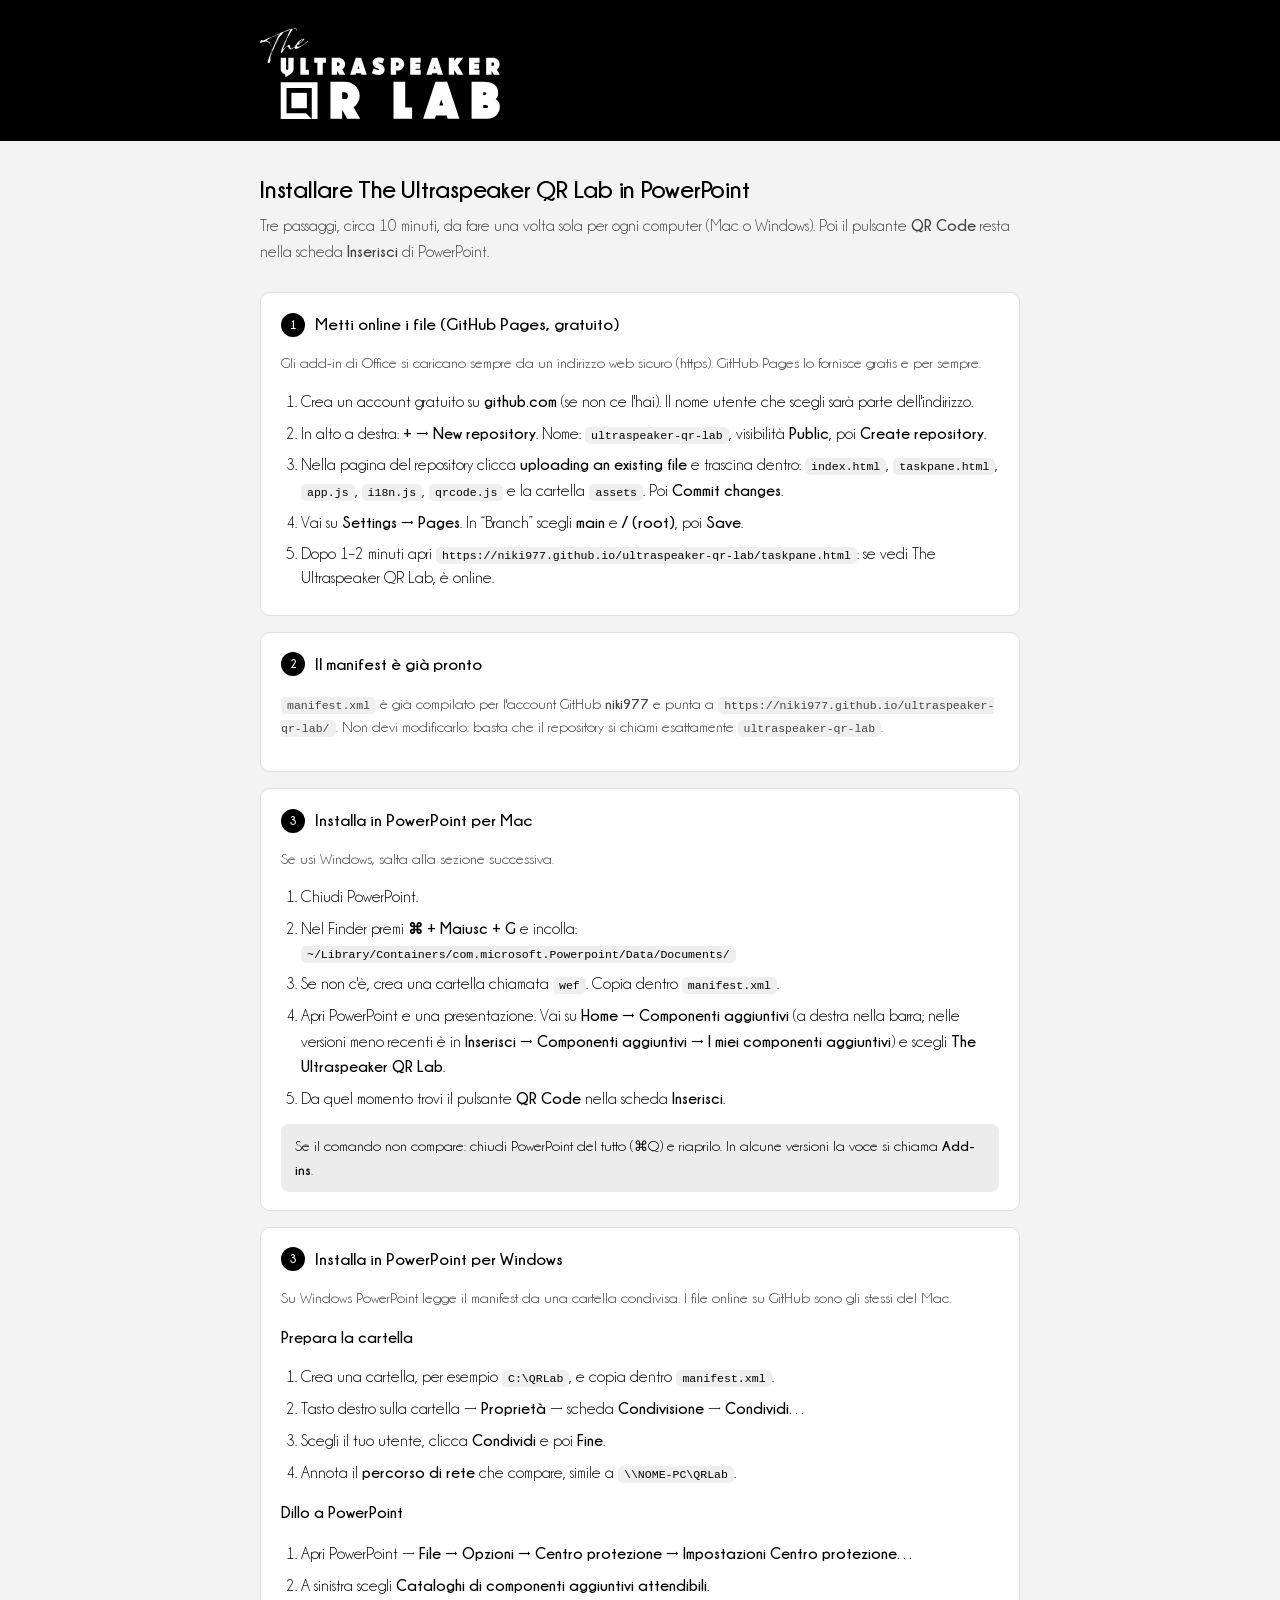
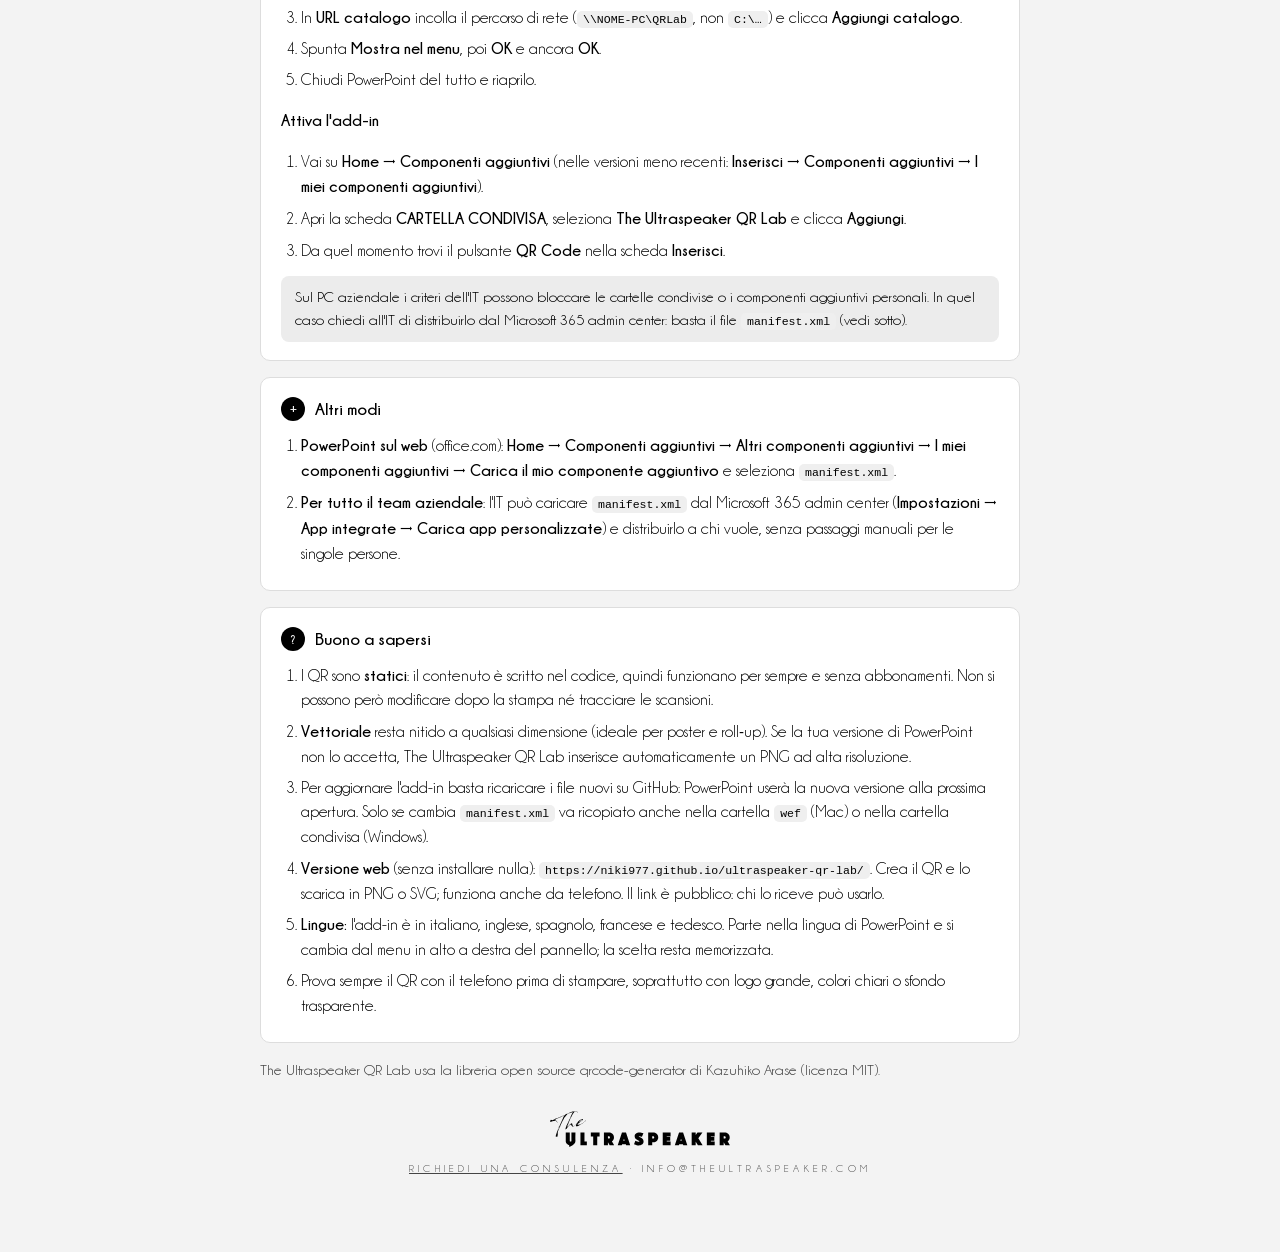
==== GUIDA-INSTALLAZIONE.html @ ad90f870 "Add files via upload" ====
<!doctype html>
<html lang="it">
<head>
<meta charset="utf-8">
<meta name="viewport" content="width=device-width, initial-scale=1">
<title>Installare The Ultraspeaker QR Lab</title>
<link rel="icon" href="assets/favicon.svg?v=2" type="image/svg+xml">
<link rel="icon" href="assets/favicon-32.png?v=2" sizes="32x32" type="image/png">
<link rel="apple-touch-icon" href="assets/apple-touch-icon.png?v=2">
<style>
@font-face{font-family:"Champagne & Limousines";font-weight:400;font-style:normal;font-display:swap;src:url(fonts/champagne-limousines-regular.woff2) format("woff2")}
@font-face{font-family:"Champagne & Limousines";font-weight:400;font-style:italic;font-display:swap;src:url(fonts/champagne-limousines-italic.woff2) format("woff2")}
@font-face{font-family:"Champagne & Limousines";font-weight:700;font-style:normal;font-display:swap;src:url(fonts/champagne-limousines-bold.woff2) format("woff2")}
@font-face{font-family:"Champagne & Limousines";font-weight:700;font-style:italic;font-display:swap;src:url(fonts/champagne-limousines-bolditalic.woff2) format("woff2")}
:root{--bg:#f3f3f3;--surface:#fff;--ink:#000;--ink-2:#444;--line:#ddd;--soft:#ececec;--code:#efefef}
@media (prefers-color-scheme: dark){:root{--bg:#000;--surface:#111;--ink:#fff;--ink-2:#c8c8c8;--line:#2a2a2a;--soft:#222;--code:#1c1c1c;color-scheme:dark}}
body{margin:0;background:var(--bg);color:var(--ink);font:500 15px/1.65 "Champagne & Limousines","Avenir Next","Segoe UI",Arial,sans-serif;font-size-adjust:0.47}
header{background:#000;color:#fff;padding:28px 16px 22px}
header .in,main{max-width:760px;margin:0 auto}
header img{display:block;width:min(280px,70%);height:auto}
header .tool{margin-top:14px;font-weight:700;font-size:13px;letter-spacing:.55em;text-transform:uppercase}
main{padding:28px 16px 64px}
h1{font-size:24px;margin:0 0 4px;letter-spacing:-.01em;text-wrap:balance}
.lead{color:var(--ink-2);margin:0 0 28px}
section{background:var(--surface);border:1px solid var(--line);border-radius:10px;padding:18px 20px;margin-bottom:16px}
h2{font-size:16px;margin:0 0 10px;display:flex;gap:10px;align-items:center}
h2 .n{background:var(--ink);color:var(--bg);border-radius:50%;width:24px;height:24px;display:grid;place-items:center;font-size:12px;flex:none}
p b,li b{font-weight:700}
ol{padding-left:20px;margin:0}li{margin:6px 0}
code{background:var(--code);padding:2px 6px;border-radius:5px;font-size:13px;word-break:break-all;font-family:ui-monospace,Menlo,monospace}
.note{background:var(--soft);border-radius:8px;padding:10px 14px;font-size:14px;margin-top:12px}
.muted{color:var(--ink-2);font-size:14px}
.tag{text-align:center;font-size:10px;letter-spacing:.42em;text-transform:uppercase;color:var(--ink-2);margin-top:28px}
</style>
</head>
<body>
<header><div class="in"><a href="https://www.theultraspeaker.com" target="_blank" rel="noopener" style="display:block;width:min(240px,62%);border:0"><img src="assets/qr-lab-logo.svg" alt="The Ultraspeaker QR Lab – www.theultraspeaker.com" style="width:100%"></a></div></header>
<main>
<h1>Installare The Ultraspeaker QR Lab in PowerPoint</h1>
<p class="lead">Tre passaggi, circa 10 minuti, da fare una volta sola per ogni computer (Mac o Windows). Poi il pulsante <b>QR Code</b> resta nella scheda <b>Inserisci</b> di PowerPoint.</p>

<section>
<h2><span class="n">1</span>Metti online i file (GitHub Pages, gratuito)</h2>
<p class="muted">Gli add-in di Office si caricano sempre da un indirizzo web sicuro (https). GitHub Pages lo fornisce gratis e per sempre.</p>
<ol>
<li>Crea un account gratuito su <b>github.com</b> (se non ce l'hai). Il nome utente che scegli sarà parte dell'indirizzo.</li>
<li>In alto a destra: <b>+ → New repository</b>. Nome: <code>ultraspeaker-qr-lab</code>, visibilità <b>Public</b>, poi <b>Create repository</b>.</li>
<li>Nella pagina del repository clicca <b>uploading an existing file</b> e trascina dentro: <code>index.html</code>, <code>taskpane.html</code>, <code>app.js</code>, <code>i18n.js</code>, <code>qrcode.js</code> e la cartella <code>assets</code>. Poi <b>Commit changes</b>.</li>
<li>Vai su <b>Settings → Pages</b>. In “Branch” scegli <b>main</b> e <b>/ (root)</b>, poi <b>Save</b>.</li>
<li>Dopo 1–2 minuti apri <code>https://niki977.github.io/ultraspeaker-qr-lab/taskpane.html</code>: se vedi The Ultraspeaker QR Lab, è online.</li>
</ol>
</section>

<section>
<h2><span class="n">2</span>Il manifest è già pronto</h2>
<p class="muted"><code>manifest.xml</code> è già compilato per l'account GitHub <b>niki977</b> e punta a <code>https://niki977.github.io/ultraspeaker-qr-lab/</code>. Non devi modificarlo: basta che il repository si chiami esattamente <code>ultraspeaker-qr-lab</code>.</p>
</section>

<section>
<h2><span class="n">3</span>Installa in PowerPoint per Mac</h2>
<p class="muted">Se usi Windows, salta alla sezione successiva.</p>
<ol>
<li>Chiudi PowerPoint.</li>
<li>Nel Finder premi <b>⌘ + Maiusc + G</b> e incolla:<br><code>~/Library/Containers/com.microsoft.Powerpoint/Data/Documents/</code></li>
<li>Se non c'è, crea una cartella chiamata <code>wef</code>. Copia dentro <code>manifest.xml</code>.</li>
<li>Apri PowerPoint e una presentazione. Vai su <b>Home → Componenti aggiuntivi</b> (a destra nella barra; nelle versioni meno recenti è in <b>Inserisci → Componenti aggiuntivi → I miei componenti aggiuntivi</b>) e scegli <b>The Ultraspeaker QR Lab</b>.</li>
<li>Da quel momento trovi il pulsante <b>QR Code</b> nella scheda <b>Inserisci</b>.</li>
</ol>
<div class="note">Se il comando non compare: chiudi PowerPoint del tutto (⌘Q) e riaprilo. In alcune versioni la voce si chiama <b>Add-ins</b>.</div>
</section>

<section>
<h2><span class="n">3</span>Installa in PowerPoint per Windows</h2>
<p class="muted">Su Windows PowerPoint legge il manifest da una cartella condivisa. I file online su GitHub sono gli stessi del Mac.</p>
<p><b>Prepara la cartella</b></p>
<ol>
<li>Crea una cartella, per esempio <code>C:\QRLab</code>, e copia dentro <code>manifest.xml</code>.</li>
<li>Tasto destro sulla cartella → <b>Proprietà</b> → scheda <b>Condivisione</b> → <b>Condividi…</b></li>
<li>Scegli il tuo utente, clicca <b>Condividi</b> e poi <b>Fine</b>.</li>
<li>Annota il <b>percorso di rete</b> che compare, simile a <code>\\NOME-PC\QRLab</code>.</li>
</ol>
<p><b>Dillo a PowerPoint</b></p>
<ol>
<li>Apri PowerPoint → <b>File → Opzioni → Centro protezione → Impostazioni Centro protezione…</b></li>
<li>A sinistra scegli <b>Cataloghi di componenti aggiuntivi attendibili</b>.</li>
<li>In <b>URL catalogo</b> incolla il percorso di rete (<code>\\NOME-PC\QRLab</code>, non <code>C:\…</code>) e clicca <b>Aggiungi catalogo</b>.</li>
<li>Spunta <b>Mostra nel menu</b>, poi <b>OK</b> e ancora <b>OK</b>.</li>
<li>Chiudi PowerPoint del tutto e riaprilo.</li>
</ol>
<p><b>Attiva l'add-in</b></p>
<ol>
<li>Vai su <b>Home → Componenti aggiuntivi</b> (nelle versioni meno recenti: <b>Inserisci → Componenti aggiuntivi → I miei componenti aggiuntivi</b>).</li>
<li>Apri la scheda <b>CARTELLA CONDIVISA</b>, seleziona <b>The Ultraspeaker QR Lab</b> e clicca <b>Aggiungi</b>.</li>
<li>Da quel momento trovi il pulsante <b>QR Code</b> nella scheda <b>Inserisci</b>.</li>
</ol>
<div class="note">Sul PC aziendale i criteri dell'IT possono bloccare le cartelle condivise o i componenti aggiuntivi personali. In quel caso chiedi all'IT di distribuirlo dal Microsoft 365 admin center: basta il file <code>manifest.xml</code> (vedi sotto).</div>
</section>

<section>
<h2><span class="n">+</span>Altri modi</h2>
<ol>
<li><b>PowerPoint sul web</b> (office.com): <b>Home → Componenti aggiuntivi → Altri componenti aggiuntivi → I miei componenti aggiuntivi → Carica il mio componente aggiuntivo</b> e seleziona <code>manifest.xml</code>.</li>
<li><b>Per tutto il team aziendale</b>: l'IT può caricare <code>manifest.xml</code> dal Microsoft 365 admin center (<b>Impostazioni → App integrate → Carica app personalizzate</b>) e distribuirlo a chi vuole, senza passaggi manuali per le singole persone.</li>
</ol>
</section>

<section>
<h2><span class="n">?</span>Buono a sapersi</h2>
<ol>
<li>I QR sono <b>statici</b>: il contenuto è scritto nel codice, quindi funzionano per sempre e senza abbonamenti. Non si possono però modificare dopo la stampa né tracciare le scansioni.</li>
<li><b>Vettoriale</b> resta nitido a qualsiasi dimensione (ideale per poster e roll‑up). Se la tua versione di PowerPoint non lo accetta, The Ultraspeaker QR Lab inserisce automaticamente un PNG ad alta risoluzione.</li>
<li>Per aggiornare l'add-in basta ricaricare i file nuovi su GitHub: PowerPoint userà la nuova versione alla prossima apertura. Solo se cambia <code>manifest.xml</code> va ricopiato anche nella cartella <code>wef</code> (Mac) o nella cartella condivisa (Windows).</li>
<li><b>Versione web</b> (senza installare nulla): <code>https://niki977.github.io/ultraspeaker-qr-lab/</code>. Crea il QR e lo scarica in PNG o SVG; funziona anche da telefono. Il link è pubblico: chi lo riceve può usarlo.</li>
<li><b>Lingue:</b> l'add-in è in italiano, inglese, spagnolo, francese e tedesco. Parte nella lingua di PowerPoint e si cambia dal menu in alto a destra del pannello; la scelta resta memorizzata.</li>
<li>Prova sempre il QR con il telefono prima di stampare, soprattutto con logo grande, colori chiari o sfondo trasparente.</li>
</ol>
</section>
<p class="muted">The Ultraspeaker QR Lab usa la libreria open source qrcode-generator di Kazuhiko Arase (licenza MIT).</p>
<p class="tag"><picture><source srcset="assets/ultraspeaker-logo-white.svg" media="(prefers-color-scheme: dark)"><img src="assets/ultraspeaker-logo-black.svg" alt="The Ultraspeaker" style="display:block;width:180px;height:auto;margin:0 auto 14px"></picture><a href="mailto:info@theultraspeaker.com" style="color:inherit">Richiedi una consulenza</a> · info@theultraspeaker.com</p>
</main>
</body>
</html>
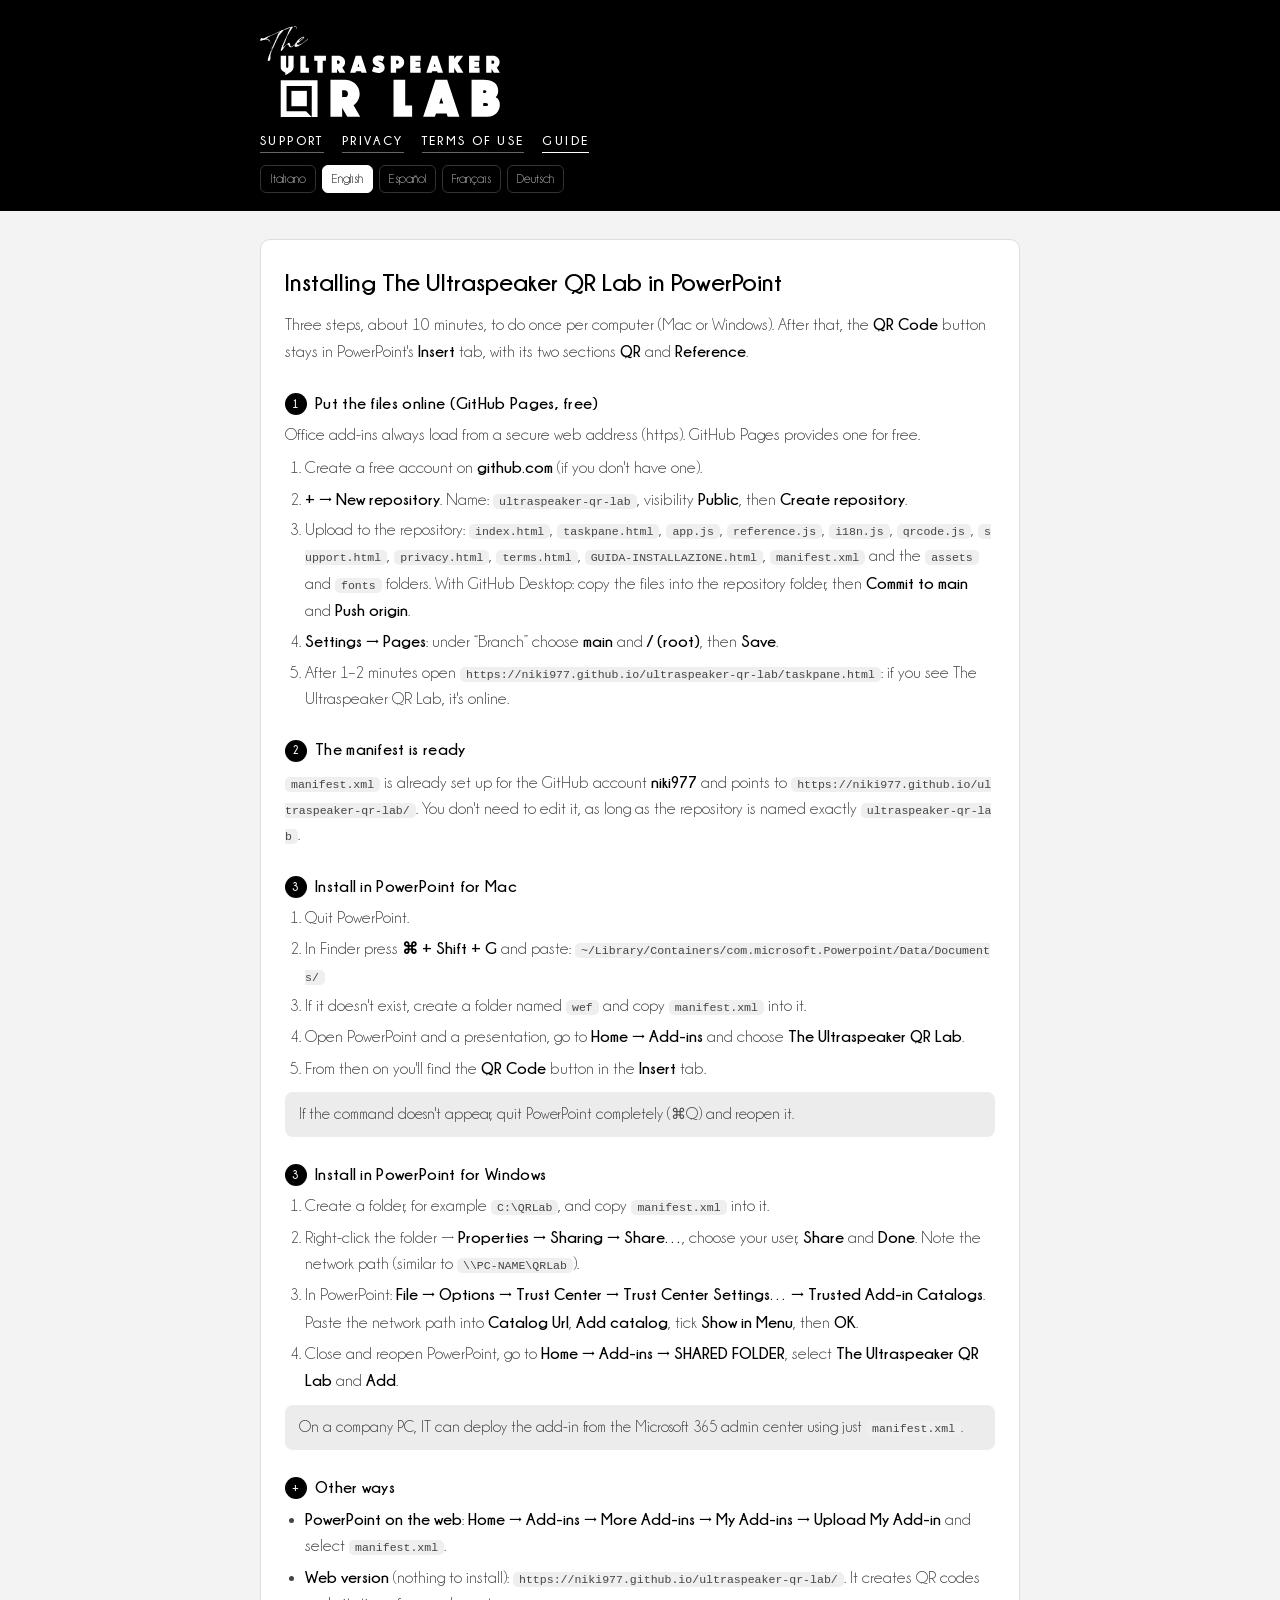
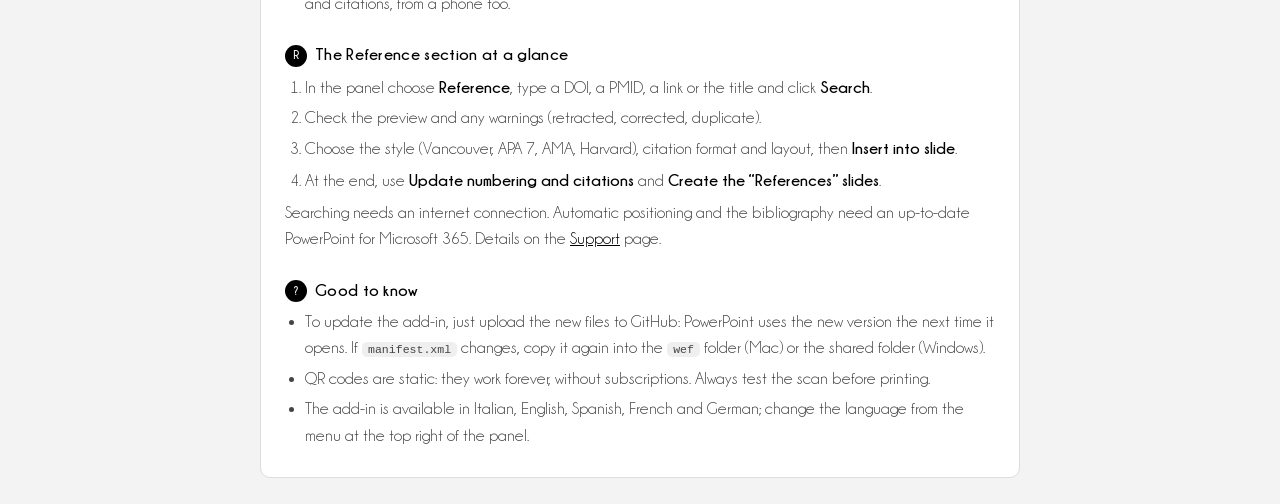
==== commit 34f4b23b: "Correzione per Sezione Reference" ====
--- a/GUIDA-INSTALLAZIONE.html
+++ b/GUIDA-INSTALLAZIONE.html
@@ -1,9 +1,9 @@
 <!doctype html>
-<html lang="it">
+<html lang="en">
 <head>
 <meta charset="utf-8">
 <meta name="viewport" content="width=device-width, initial-scale=1">
-<title>Installare The Ultraspeaker QR Lab</title>
+<title>Installing The Ultraspeaker QR Lab</title>
 <link rel="icon" href="assets/favicon.svg?v=2" type="image/svg+xml">
 <link rel="icon" href="assets/favicon-32.png?v=2" sizes="32x32" type="image/png">
 <link rel="apple-touch-icon" href="assets/apple-touch-icon.png?v=2">
@@ -14,109 +14,359 @@
 @font-face{font-family:"Champagne & Limousines";font-weight:700;font-style:italic;font-display:swap;src:url(fonts/champagne-limousines-bolditalic.woff2) format("woff2")}
 :root{--bg:#f3f3f3;--surface:#fff;--ink:#000;--ink-2:#444;--line:#ddd;--soft:#ececec;--code:#efefef}
 @media (prefers-color-scheme: dark){:root{--bg:#000;--surface:#111;--ink:#fff;--ink-2:#c8c8c8;--line:#2a2a2a;--soft:#222;--code:#1c1c1c;color-scheme:dark}}
-body{margin:0;background:var(--bg);color:var(--ink);font:500 15px/1.65 "Champagne & Limousines","Avenir Next","Segoe UI",Arial,sans-serif;font-size-adjust:0.47}
-header{background:#000;color:#fff;padding:28px 16px 22px}
+body{margin:0;background:var(--bg);color:var(--ink);font:500 15.5px/1.7 "Champagne & Limousines","Avenir Next","Segoe UI",Arial,sans-serif;font-size-adjust:0.47}
+header{background:#000;color:#fff;padding:26px 16px 18px}
 header .in,main{max-width:760px;margin:0 auto}
-header img{display:block;width:min(280px,70%);height:auto}
-header .tool{margin-top:14px;font-weight:700;font-size:13px;letter-spacing:.55em;text-transform:uppercase}
+.logo{display:block;width:min(240px,62%);border:0}
+.logo img{display:block;width:100%;height:auto}
+nav{margin-top:14px;display:flex;flex-wrap:wrap;gap:6px 18px;font-size:12px;font-weight:700;letter-spacing:.2em;text-transform:uppercase}
+nav a{color:#fff;text-decoration:none;border-bottom:1px solid #666}
+nav a[aria-current="page"]{border-bottom-color:#fff}
+.langs{margin-top:12px;display:flex;flex-wrap:wrap;gap:6px}
+.langs a{font-size:12px;color:#bbb;text-decoration:none;border:1px solid #333;border-radius:6px;padding:3px 9px}
+.langs a[aria-current="true"]{color:#000;background:#fff;border-color:#fff}
 main{padding:28px 16px 64px}
-h1{font-size:24px;margin:0 0 4px;letter-spacing:-.01em;text-wrap:balance}
-.lead{color:var(--ink-2);margin:0 0 28px}
-section{background:var(--surface);border:1px solid var(--line);border-radius:10px;padding:18px 20px;margin-bottom:16px}
-h2{font-size:16px;margin:0 0 10px;display:flex;gap:10px;align-items:center}
-h2 .n{background:var(--ink);color:var(--bg);border-radius:50%;width:24px;height:24px;display:grid;place-items:center;font-size:12px;flex:none}
-p b,li b{font-weight:700}
-ol{padding-left:20px;margin:0}li{margin:6px 0}
-code{background:var(--code);padding:2px 6px;border-radius:5px;font-size:13px;word-break:break-all;font-family:ui-monospace,Menlo,monospace}
-.note{background:var(--soft);border-radius:8px;padding:10px 14px;font-size:14px;margin-top:12px}
-.muted{color:var(--ink-2);font-size:14px}
-.tag{text-align:center;font-size:10px;letter-spacing:.42em;text-transform:uppercase;color:var(--ink-2);margin-top:28px}
+section{background:var(--surface);border:1px solid var(--line);border-radius:10px;padding:22px 24px;margin-bottom:22px}
+h1{font-size:24px;margin:0 0 8px;text-wrap:balance}
+h2{font-size:15.5px;margin:24px 0 6px;letter-spacing:.02em}
+h2 .n{display:inline-grid;place-items:center;width:22px;height:22px;border-radius:50%;background:var(--ink);color:var(--bg);font-size:11px;margin-right:8px;vertical-align:1px}
+p,li,dd{color:var(--ink-2)}
+p{margin:6px 0}
+ol,ul{padding-left:20px;margin:6px 0}
+li{margin:4px 0}
+b{font-weight:700;color:var(--ink)}
+dt{font-weight:700;margin-top:14px}
+dd{margin:2px 0 0}
+code{background:var(--code);padding:1px 6px;border-radius:5px;font-size:13px;word-break:break-all;font-family:ui-monospace,Menlo,monospace}
+.upd{font-size:13px;color:var(--ink-2);margin-bottom:10px}
+.note{background:var(--soft);border-radius:8px;padding:10px 14px;margin-top:10px;font-size:14.5px}
+a{color:var(--ink)}
+footer{text-align:center;font-size:12px;color:var(--ink-2);margin-top:8px}
+footer a{margin:0 6px}
+.js section[data-lang]{display:none}
+.js section[data-lang].on{display:block}
 </style>
+<script>
+(function(){
+  document.documentElement.classList.add("js");
+  var L=["it","en","es","fr","de"], pick=function(){
+    var h=(location.hash||"").slice(1); if(L.indexOf(h)>=0) return h;
+    try{var s=JSON.parse(localStorage.getItem("qrlab.lang")||"null"); if(L.indexOf(s)>=0) return s;}catch(e){}
+    var n=((navigator.languages&&navigator.languages[0])||navigator.language||"en").slice(0,2).toLowerCase();
+    return L.indexOf(n)>=0?n:"en";
+  };
+  function show(l){
+    document.querySelectorAll("section[data-lang]").forEach(function(s){s.classList.toggle("on",s.getAttribute("data-lang")===l);});
+    document.querySelectorAll(".langs a").forEach(function(a){a.setAttribute("aria-current",a.getAttribute("data-l")===l?"true":"false");});
+    document.querySelectorAll("nav a[data-p]").forEach(function(a){a.textContent=a.getAttribute("data-"+l)||a.textContent; a.href=a.getAttribute("data-href")+"#"+l;});
+    document.querySelectorAll("footer a[data-p]").forEach(function(a){a.textContent=a.getAttribute("data-"+l)||a.textContent; a.href=a.getAttribute("data-href")+"#"+l;});
+    document.documentElement.lang=l;
+    var t=document.querySelector("section.on h1"); if(t) document.title=t.textContent;
+  }
+  document.addEventListener("DOMContentLoaded",function(){
+    show(pick());
+    document.querySelectorAll(".langs a").forEach(function(a){a.addEventListener("click",function(e){e.preventDefault();var l=a.getAttribute("data-l");history.replaceState(null,"","#"+l);show(l);});});
+    window.addEventListener("hashchange",function(){var h=location.hash.slice(1); if(L.indexOf(h)>=0) show(h);});
+  });
+})();
+</script>
 </head>
 <body>
-<header><div class="in"><a href="https://www.theultraspeaker.com" target="_blank" rel="noopener" style="display:block;width:min(240px,62%);border:0"><img src="assets/qr-lab-logo.svg" alt="The Ultraspeaker QR Lab – www.theultraspeaker.com" style="width:100%"></a></div></header>
+<header><div class="in"><a class="logo" href="https://www.theultraspeaker.com" target="_blank" rel="noopener"><img src="assets/qr-lab-logo.svg" alt="The Ultraspeaker QR Lab – www.theultraspeaker.com"></a>
+<nav><a data-p="support" data-href="support.html" href="support.html" data-it="Supporto" data-en="Support" data-es="Soporte" data-fr="Assistance" data-de="Support">Support</a><a data-p="privacy" data-href="privacy.html" href="privacy.html" data-it="Privacy" data-en="Privacy" data-es="Privacidad" data-fr="Confidentialité" data-de="Datenschutz">Privacy</a><a data-p="terms" data-href="terms.html" href="terms.html" data-it="Condizioni d'uso" data-en="Terms of use" data-es="Condiciones de uso" data-fr="Conditions d'utilisation" data-de="Nutzungsbedingungen">Terms of use</a><a data-p="guide" data-href="GUIDA-INSTALLAZIONE.html" href="GUIDA-INSTALLAZIONE.html" data-it="Guida" data-en="Guide" data-es="Guía" data-fr="Guide" data-de="Anleitung" aria-current="page">Guide</a></nav>
+<div class="langs"><a href="#it" data-l="it" lang="it">Italiano</a><a href="#en" data-l="en" lang="en">English</a><a href="#es" data-l="es" lang="es">Español</a><a href="#fr" data-l="fr" lang="fr">Français</a><a href="#de" data-l="de" lang="de">Deutsch</a></div></div></header>
 <main>
+<section id="it" data-lang="it" lang="it">
 <h1>Installare The Ultraspeaker QR Lab in PowerPoint</h1>
-<p class="lead">Tre passaggi, circa 10 minuti, da fare una volta sola per ogni computer (Mac o Windows). Poi il pulsante <b>QR Code</b> resta nella scheda <b>Inserisci</b> di PowerPoint.</p>
-
-<section>
+<p>Tre passaggi, circa 10 minuti, da fare una volta sola per ogni computer (Mac o Windows). Poi il pulsante <b>QR Code</b> resta nella scheda <b>Inserisci</b> di PowerPoint, con le due sezioni <b>QR</b> e <b>Reference</b>.</p>
+
 <h2><span class="n">1</span>Metti online i file (GitHub Pages, gratuito)</h2>
-<p class="muted">Gli add-in di Office si caricano sempre da un indirizzo web sicuro (https). GitHub Pages lo fornisce gratis e per sempre.</p>
-<ol>
-<li>Crea un account gratuito su <b>github.com</b> (se non ce l'hai). Il nome utente che scegli sarà parte dell'indirizzo.</li>
-<li>In alto a destra: <b>+ → New repository</b>. Nome: <code>ultraspeaker-qr-lab</code>, visibilità <b>Public</b>, poi <b>Create repository</b>.</li>
-<li>Nella pagina del repository clicca <b>uploading an existing file</b> e trascina dentro: <code>index.html</code>, <code>taskpane.html</code>, <code>app.js</code>, <code>i18n.js</code>, <code>qrcode.js</code> e la cartella <code>assets</code>. Poi <b>Commit changes</b>.</li>
-<li>Vai su <b>Settings → Pages</b>. In “Branch” scegli <b>main</b> e <b>/ (root)</b>, poi <b>Save</b>.</li>
+<p>Gli add-in di Office si caricano sempre da un indirizzo web sicuro (https). GitHub Pages lo fornisce gratis.</p>
+<ol>
+<li>Crea un account gratuito su <b>github.com</b> (se non ce l'hai).</li>
+<li><b>+ → New repository</b>. Nome: <code>ultraspeaker-qr-lab</code>, visibilità <b>Public</b>, poi <b>Create repository</b>.</li>
+<li>Carica nel repository: <code>index.html</code>, <code>taskpane.html</code>, <code>app.js</code>, <code>reference.js</code>, <code>i18n.js</code>, <code>qrcode.js</code>, <code>support.html</code>, <code>privacy.html</code>, <code>terms.html</code>, <code>GUIDA-INSTALLAZIONE.html</code>, <code>manifest.xml</code> e le cartelle <code>assets</code> e <code>fonts</code>. Con GitHub Desktop: copia i file nella cartella del repository, poi <b>Commit to main</b> e <b>Push origin</b>.</li>
+<li><b>Settings → Pages</b>: in “Branch” scegli <b>main</b> e <b>/ (root)</b>, poi <b>Save</b>.</li>
 <li>Dopo 1–2 minuti apri <code>https://niki977.github.io/ultraspeaker-qr-lab/taskpane.html</code>: se vedi The Ultraspeaker QR Lab, è online.</li>
 </ol>
-</section>
-
-<section>
+
 <h2><span class="n">2</span>Il manifest è già pronto</h2>
-<p class="muted"><code>manifest.xml</code> è già compilato per l'account GitHub <b>niki977</b> e punta a <code>https://niki977.github.io/ultraspeaker-qr-lab/</code>. Non devi modificarlo: basta che il repository si chiami esattamente <code>ultraspeaker-qr-lab</code>.</p>
-</section>
-
-<section>
+<p><code>manifest.xml</code> è già compilato per l'account GitHub <b>niki977</b> e punta a <code>https://niki977.github.io/ultraspeaker-qr-lab/</code>. Non devi modificarlo: basta che il repository si chiami esattamente <code>ultraspeaker-qr-lab</code>.</p>
+
 <h2><span class="n">3</span>Installa in PowerPoint per Mac</h2>
-<p class="muted">Se usi Windows, salta alla sezione successiva.</p>
 <ol>
 <li>Chiudi PowerPoint.</li>
-<li>Nel Finder premi <b>⌘ + Maiusc + G</b> e incolla:<br><code>~/Library/Containers/com.microsoft.Powerpoint/Data/Documents/</code></li>
-<li>Se non c'è, crea una cartella chiamata <code>wef</code>. Copia dentro <code>manifest.xml</code>.</li>
-<li>Apri PowerPoint e una presentazione. Vai su <b>Home → Componenti aggiuntivi</b> (a destra nella barra; nelle versioni meno recenti è in <b>Inserisci → Componenti aggiuntivi → I miei componenti aggiuntivi</b>) e scegli <b>The Ultraspeaker QR Lab</b>.</li>
+<li>Nel Finder premi <b>⌘ + Maiusc + G</b> e incolla: <code>~/Library/Containers/com.microsoft.Powerpoint/Data/Documents/</code></li>
+<li>Se non c'è, crea una cartella chiamata <code>wef</code> e copia dentro <code>manifest.xml</code>.</li>
+<li>Apri PowerPoint e una presentazione, vai su <b>Home → Componenti aggiuntivi</b> e scegli <b>The Ultraspeaker QR Lab</b>.</li>
 <li>Da quel momento trovi il pulsante <b>QR Code</b> nella scheda <b>Inserisci</b>.</li>
 </ol>
-<div class="note">Se il comando non compare: chiudi PowerPoint del tutto (⌘Q) e riaprilo. In alcune versioni la voce si chiama <b>Add-ins</b>.</div>
-</section>
-
-<section>
+<p class="note">Se il comando non compare: chiudi PowerPoint del tutto (⌘Q) e riaprilo.</p>
+
 <h2><span class="n">3</span>Installa in PowerPoint per Windows</h2>
-<p class="muted">Su Windows PowerPoint legge il manifest da una cartella condivisa. I file online su GitHub sono gli stessi del Mac.</p>
-<p><b>Prepara la cartella</b></p>
 <ol>
 <li>Crea una cartella, per esempio <code>C:\QRLab</code>, e copia dentro <code>manifest.xml</code>.</li>
-<li>Tasto destro sulla cartella → <b>Proprietà</b> → scheda <b>Condivisione</b> → <b>Condividi…</b></li>
-<li>Scegli il tuo utente, clicca <b>Condividi</b> e poi <b>Fine</b>.</li>
-<li>Annota il <b>percorso di rete</b> che compare, simile a <code>\\NOME-PC\QRLab</code>.</li>
-</ol>
-<p><b>Dillo a PowerPoint</b></p>
-<ol>
-<li>Apri PowerPoint → <b>File → Opzioni → Centro protezione → Impostazioni Centro protezione…</b></li>
-<li>A sinistra scegli <b>Cataloghi di componenti aggiuntivi attendibili</b>.</li>
-<li>In <b>URL catalogo</b> incolla il percorso di rete (<code>\\NOME-PC\QRLab</code>, non <code>C:\…</code>) e clicca <b>Aggiungi catalogo</b>.</li>
-<li>Spunta <b>Mostra nel menu</b>, poi <b>OK</b> e ancora <b>OK</b>.</li>
-<li>Chiudi PowerPoint del tutto e riaprilo.</li>
-</ol>
-<p><b>Attiva l'add-in</b></p>
-<ol>
-<li>Vai su <b>Home → Componenti aggiuntivi</b> (nelle versioni meno recenti: <b>Inserisci → Componenti aggiuntivi → I miei componenti aggiuntivi</b>).</li>
-<li>Apri la scheda <b>CARTELLA CONDIVISA</b>, seleziona <b>The Ultraspeaker QR Lab</b> e clicca <b>Aggiungi</b>.</li>
-<li>Da quel momento trovi il pulsante <b>QR Code</b> nella scheda <b>Inserisci</b>.</li>
-</ol>
-<div class="note">Sul PC aziendale i criteri dell'IT possono bloccare le cartelle condivise o i componenti aggiuntivi personali. In quel caso chiedi all'IT di distribuirlo dal Microsoft 365 admin center: basta il file <code>manifest.xml</code> (vedi sotto).</div>
-</section>
-
-<section>
+<li>Tasto destro sulla cartella → <b>Proprietà → Condivisione → Condividi…</b>, scegli il tuo utente, <b>Condividi</b> e <b>Fine</b>. Annota il percorso di rete (simile a <code>\\NOME-PC\QRLab</code>).</li>
+<li>In PowerPoint: <b>File → Opzioni → Centro protezione → Impostazioni Centro protezione… → Cataloghi di componenti aggiuntivi attendibili</b>. Incolla il percorso di rete in <b>URL catalogo</b>, <b>Aggiungi catalogo</b>, spunta <b>Mostra nel menu</b>, poi <b>OK</b>.</li>
+<li>Chiudi e riapri PowerPoint, vai su <b>Home → Componenti aggiuntivi → CARTELLA CONDIVISA</b>, seleziona <b>The Ultraspeaker QR Lab</b> e <b>Aggiungi</b>.</li>
+</ol>
+<p class="note">Sul PC aziendale l'IT può distribuire l'add-in dal Microsoft 365 admin center con il solo file <code>manifest.xml</code>.</p>
+
 <h2><span class="n">+</span>Altri modi</h2>
-<ol>
-<li><b>PowerPoint sul web</b> (office.com): <b>Home → Componenti aggiuntivi → Altri componenti aggiuntivi → I miei componenti aggiuntivi → Carica il mio componente aggiuntivo</b> e seleziona <code>manifest.xml</code>.</li>
-<li><b>Per tutto il team aziendale</b>: l'IT può caricare <code>manifest.xml</code> dal Microsoft 365 admin center (<b>Impostazioni → App integrate → Carica app personalizzate</b>) e distribuirlo a chi vuole, senza passaggi manuali per le singole persone.</li>
-</ol>
-</section>
-
-<section>
+<ul>
+<li><b>PowerPoint sul web</b>: <b>Home → Componenti aggiuntivi → Altri componenti aggiuntivi → I miei componenti aggiuntivi → Carica il mio componente aggiuntivo</b> e seleziona <code>manifest.xml</code>.</li>
+<li><b>Versione web</b> (senza installare nulla): <code>https://niki977.github.io/ultraspeaker-qr-lab/</code>. Crea i QR e le citazioni anche da telefono.</li>
+</ul>
+
+<h2><span class="n">R</span>La sezione Reference in breve</h2>
+<ol>
+<li>Nel pannello scegli <b>Reference</b>, scrivi un DOI, un PMID, un link o il titolo e fai clic su <b>Cerca</b>.</li>
+<li>Controlla l'anteprima e gli eventuali avvisi (ritrattato, corretto, duplicato).</li>
+<li>Scegli stile (Vancouver, APA 7, AMA, Harvard), formato della citazione e layout, poi <b>Inserisci nella slide</b>.</li>
+<li>Alla fine usa <b>Aggiorna numerazione e citazioni</b> e <b>Genera le slide «Bibliografia»</b>.</li>
+</ol>
+<p>La ricerca richiede internet. Il posizionamento automatico e la bibliografia richiedono PowerPoint per Microsoft 365 aggiornato. Dettagli nella pagina <a href="support.html#it">Supporto</a>.</p>
+
 <h2><span class="n">?</span>Buono a sapersi</h2>
-<ol>
-<li>I QR sono <b>statici</b>: il contenuto è scritto nel codice, quindi funzionano per sempre e senza abbonamenti. Non si possono però modificare dopo la stampa né tracciare le scansioni.</li>
-<li><b>Vettoriale</b> resta nitido a qualsiasi dimensione (ideale per poster e roll‑up). Se la tua versione di PowerPoint non lo accetta, The Ultraspeaker QR Lab inserisce automaticamente un PNG ad alta risoluzione.</li>
-<li>Per aggiornare l'add-in basta ricaricare i file nuovi su GitHub: PowerPoint userà la nuova versione alla prossima apertura. Solo se cambia <code>manifest.xml</code> va ricopiato anche nella cartella <code>wef</code> (Mac) o nella cartella condivisa (Windows).</li>
-<li><b>Versione web</b> (senza installare nulla): <code>https://niki977.github.io/ultraspeaker-qr-lab/</code>. Crea il QR e lo scarica in PNG o SVG; funziona anche da telefono. Il link è pubblico: chi lo riceve può usarlo.</li>
-<li><b>Lingue:</b> l'add-in è in italiano, inglese, spagnolo, francese e tedesco. Parte nella lingua di PowerPoint e si cambia dal menu in alto a destra del pannello; la scelta resta memorizzata.</li>
-<li>Prova sempre il QR con il telefono prima di stampare, soprattutto con logo grande, colori chiari o sfondo trasparente.</li>
-</ol>
-</section>
-<p class="muted">The Ultraspeaker QR Lab usa la libreria open source qrcode-generator di Kazuhiko Arase (licenza MIT).</p>
-<p class="tag"><picture><source srcset="assets/ultraspeaker-logo-white.svg" media="(prefers-color-scheme: dark)"><img src="assets/ultraspeaker-logo-black.svg" alt="The Ultraspeaker" style="display:block;width:180px;height:auto;margin:0 auto 14px"></picture><a href="mailto:info@theultraspeaker.com" style="color:inherit">Richiedi una consulenza</a> · info@theultraspeaker.com</p>
+<ul>
+<li>Per aggiornare l'add-in basta ricaricare i file nuovi su GitHub: PowerPoint userà la nuova versione alla prossima apertura. Se cambia <code>manifest.xml</code>, ricopialo anche nella cartella <code>wef</code> (Mac) o nella cartella condivisa (Windows).</li>
+<li>I QR sono statici: funzionano per sempre e senza abbonamenti. Prova sempre la scansione prima di stampare.</li>
+<li>L'add-in è in italiano, inglese, spagnolo, francese e tedesco; la lingua si cambia dal menu in alto a destra del pannello.</li>
+</ul>
+</section>
+<section id="en" data-lang="en" lang="en">
+<h1>Installing The Ultraspeaker QR Lab in PowerPoint</h1>
+<p>Three steps, about 10 minutes, to do once per computer (Mac or Windows). After that, the <b>QR Code</b> button stays in PowerPoint's <b>Insert</b> tab, with its two sections <b>QR</b> and <b>Reference</b>.</p>
+
+<h2><span class="n">1</span>Put the files online (GitHub Pages, free)</h2>
+<p>Office add-ins always load from a secure web address (https). GitHub Pages provides one for free.</p>
+<ol>
+<li>Create a free account on <b>github.com</b> (if you don't have one).</li>
+<li><b>+ → New repository</b>. Name: <code>ultraspeaker-qr-lab</code>, visibility <b>Public</b>, then <b>Create repository</b>.</li>
+<li>Upload to the repository: <code>index.html</code>, <code>taskpane.html</code>, <code>app.js</code>, <code>reference.js</code>, <code>i18n.js</code>, <code>qrcode.js</code>, <code>support.html</code>, <code>privacy.html</code>, <code>terms.html</code>, <code>GUIDA-INSTALLAZIONE.html</code>, <code>manifest.xml</code> and the <code>assets</code> and <code>fonts</code> folders. With GitHub Desktop: copy the files into the repository folder, then <b>Commit to main</b> and <b>Push origin</b>.</li>
+<li><b>Settings → Pages</b>: under “Branch” choose <b>main</b> and <b>/ (root)</b>, then <b>Save</b>.</li>
+<li>After 1–2 minutes open <code>https://niki977.github.io/ultraspeaker-qr-lab/taskpane.html</code>: if you see The Ultraspeaker QR Lab, it's online.</li>
+</ol>
+
+<h2><span class="n">2</span>The manifest is ready</h2>
+<p><code>manifest.xml</code> is already set up for the GitHub account <b>niki977</b> and points to <code>https://niki977.github.io/ultraspeaker-qr-lab/</code>. You don't need to edit it, as long as the repository is named exactly <code>ultraspeaker-qr-lab</code>.</p>
+
+<h2><span class="n">3</span>Install in PowerPoint for Mac</h2>
+<ol>
+<li>Quit PowerPoint.</li>
+<li>In Finder press <b>⌘ + Shift + G</b> and paste: <code>~/Library/Containers/com.microsoft.Powerpoint/Data/Documents/</code></li>
+<li>If it doesn't exist, create a folder named <code>wef</code> and copy <code>manifest.xml</code> into it.</li>
+<li>Open PowerPoint and a presentation, go to <b>Home → Add-ins</b> and choose <b>The Ultraspeaker QR Lab</b>.</li>
+<li>From then on you'll find the <b>QR Code</b> button in the <b>Insert</b> tab.</li>
+</ol>
+<p class="note">If the command doesn't appear, quit PowerPoint completely (⌘Q) and reopen it.</p>
+
+<h2><span class="n">3</span>Install in PowerPoint for Windows</h2>
+<ol>
+<li>Create a folder, for example <code>C:\QRLab</code>, and copy <code>manifest.xml</code> into it.</li>
+<li>Right-click the folder → <b>Properties → Sharing → Share…</b>, choose your user, <b>Share</b> and <b>Done</b>. Note the network path (similar to <code>\\PC-NAME\QRLab</code>).</li>
+<li>In PowerPoint: <b>File → Options → Trust Center → Trust Center Settings… → Trusted Add-in Catalogs</b>. Paste the network path into <b>Catalog Url</b>, <b>Add catalog</b>, tick <b>Show in Menu</b>, then <b>OK</b>.</li>
+<li>Close and reopen PowerPoint, go to <b>Home → Add-ins → SHARED FOLDER</b>, select <b>The Ultraspeaker QR Lab</b> and <b>Add</b>.</li>
+</ol>
+<p class="note">On a company PC, IT can deploy the add-in from the Microsoft 365 admin center using just <code>manifest.xml</code>.</p>
+
+<h2><span class="n">+</span>Other ways</h2>
+<ul>
+<li><b>PowerPoint on the web</b>: <b>Home → Add-ins → More Add-ins → My Add-ins → Upload My Add-in</b> and select <code>manifest.xml</code>.</li>
+<li><b>Web version</b> (nothing to install): <code>https://niki977.github.io/ultraspeaker-qr-lab/</code>. It creates QR codes and citations, from a phone too.</li>
+</ul>
+
+<h2><span class="n">R</span>The Reference section at a glance</h2>
+<ol>
+<li>In the panel choose <b>Reference</b>, type a DOI, a PMID, a link or the title and click <b>Search</b>.</li>
+<li>Check the preview and any warnings (retracted, corrected, duplicate).</li>
+<li>Choose the style (Vancouver, APA 7, AMA, Harvard), citation format and layout, then <b>Insert into slide</b>.</li>
+<li>At the end, use <b>Update numbering and citations</b> and <b>Create the “References” slides</b>.</li>
+</ol>
+<p>Searching needs an internet connection. Automatic positioning and the bibliography need an up-to-date PowerPoint for Microsoft 365. Details on the <a href="support.html#en">Support</a> page.</p>
+
+<h2><span class="n">?</span>Good to know</h2>
+<ul>
+<li>To update the add-in, just upload the new files to GitHub: PowerPoint uses the new version the next time it opens. If <code>manifest.xml</code> changes, copy it again into the <code>wef</code> folder (Mac) or the shared folder (Windows).</li>
+<li>QR codes are static: they work forever, without subscriptions. Always test the scan before printing.</li>
+<li>The add-in is available in Italian, English, Spanish, French and German; change the language from the menu at the top right of the panel.</li>
+</ul>
+</section>
+<section id="es" data-lang="es" lang="es">
+<h1>Instalar The Ultraspeaker QR Lab en PowerPoint</h1>
+<p>Tres pasos, unos 10 minutos, una sola vez por ordenador (Mac o Windows). Después el botón <b>QR Code</b> queda en la pestaña <b>Insertar</b> de PowerPoint, con sus dos secciones <b>QR</b> y <b>Referencias</b>.</p>
+
+<h2><span class="n">1</span>Publica los archivos (GitHub Pages, gratis)</h2>
+<p>Los complementos de Office siempre se cargan desde una dirección web segura (https). GitHub Pages la ofrece gratis.</p>
+<ol>
+<li>Crea una cuenta gratuita en <b>github.com</b> (si no la tienes).</li>
+<li><b>+ → New repository</b>. Nombre: <code>ultraspeaker-qr-lab</code>, visibilidad <b>Public</b>, luego <b>Create repository</b>.</li>
+<li>Sube al repositorio: <code>index.html</code>, <code>taskpane.html</code>, <code>app.js</code>, <code>reference.js</code>, <code>i18n.js</code>, <code>qrcode.js</code>, <code>support.html</code>, <code>privacy.html</code>, <code>terms.html</code>, <code>GUIDA-INSTALLAZIONE.html</code>, <code>manifest.xml</code> y las carpetas <code>assets</code> y <code>fonts</code>. Con GitHub Desktop: copia los archivos en la carpeta del repositorio, luego <b>Commit to main</b> y <b>Push origin</b>.</li>
+<li><b>Settings → Pages</b>: en “Branch” elige <b>main</b> y <b>/ (root)</b>, luego <b>Save</b>.</li>
+<li>Tras 1–2 minutos abre <code>https://niki977.github.io/ultraspeaker-qr-lab/taskpane.html</code>: si ves The Ultraspeaker QR Lab, ya está en línea.</li>
+</ol>
+
+<h2><span class="n">2</span>El manifiesto ya está listo</h2>
+<p><code>manifest.xml</code> ya está configurado para la cuenta de GitHub <b>niki977</b> y apunta a <code>https://niki977.github.io/ultraspeaker-qr-lab/</code>. No hace falta editarlo, siempre que el repositorio se llame exactamente <code>ultraspeaker-qr-lab</code>.</p>
+
+<h2><span class="n">3</span>Instalar en PowerPoint para Mac</h2>
+<ol>
+<li>Cierra PowerPoint.</li>
+<li>En el Finder pulsa <b>⌘ + Mayús + G</b> y pega: <code>~/Library/Containers/com.microsoft.Powerpoint/Data/Documents/</code></li>
+<li>Si no existe, crea una carpeta llamada <code>wef</code> y copia dentro <code>manifest.xml</code>.</li>
+<li>Abre PowerPoint y una presentación, ve a <b>Inicio → Complementos</b> y elige <b>The Ultraspeaker QR Lab</b>.</li>
+<li>A partir de ahí encontrarás el botón <b>QR Code</b> en la pestaña <b>Insertar</b>.</li>
+</ol>
+<p class="note">Si el comando no aparece, cierra PowerPoint por completo (⌘Q) y vuelve a abrirlo.</p>
+
+<h2><span class="n">3</span>Instalar en PowerPoint para Windows</h2>
+<ol>
+<li>Crea una carpeta, por ejemplo <code>C:\QRLab</code>, y copia dentro <code>manifest.xml</code>.</li>
+<li>Clic derecho en la carpeta → <b>Propiedades → Compartir → Compartir…</b>, elige tu usuario, <b>Compartir</b> y <b>Listo</b>. Anota la ruta de red (similar a <code>\\NOMBRE-PC\QRLab</code>).</li>
+<li>En PowerPoint: <b>Archivo → Opciones → Centro de confianza → Configuración del Centro de confianza… → Catálogos de complementos de confianza</b>. Pega la ruta de red en <b>Dirección URL del catálogo</b>, <b>Agregar catálogo</b>, marca <b>Mostrar en menú</b> y <b>Aceptar</b>.</li>
+<li>Cierra y abre PowerPoint, ve a <b>Inicio → Complementos → CARPETA COMPARTIDA</b>, selecciona <b>The Ultraspeaker QR Lab</b> y <b>Agregar</b>.</li>
+</ol>
+<p class="note">En un PC de empresa, el departamento de TI puede distribuir el complemento desde el Centro de administración de Microsoft 365 con solo el archivo <code>manifest.xml</code>.</p>
+
+<h2><span class="n">+</span>Otras formas</h2>
+<ul>
+<li><b>PowerPoint en la web</b>: <b>Inicio → Complementos → Más complementos → Mis complementos → Cargar mi complemento</b> y selecciona <code>manifest.xml</code>.</li>
+<li><b>Versión web</b> (sin instalar nada): <code>https://niki977.github.io/ultraspeaker-qr-lab/</code>. Crea códigos QR y citas, también desde el teléfono.</li>
+</ul>
+
+<h2><span class="n">R</span>La sección Referencias en breve</h2>
+<ol>
+<li>En el panel elige <b>Referencias</b>, escribe un DOI, un PMID, un enlace o el título y haz clic en <b>Buscar</b>.</li>
+<li>Revisa la vista previa y los posibles avisos (retractado, corregido, duplicado).</li>
+<li>Elige el estilo (Vancouver, APA 7, AMA, Harvard), el formato de la cita y el diseño, luego <b>Insertar en la diapositiva</b>.</li>
+<li>Al final usa <b>Actualizar numeración y citas</b> y <b>Crear las diapositivas «Bibliografía»</b>.</li>
+</ol>
+<p>La búsqueda requiere internet. La colocación automática y la bibliografía requieren PowerPoint para Microsoft 365 actualizado. Detalles en la página de <a href="support.html#es">Soporte</a>.</p>
+
+<h2><span class="n">?</span>Conviene saber</h2>
+<ul>
+<li>Para actualizar el complemento basta con subir los archivos nuevos a GitHub: PowerPoint usará la nueva versión la próxima vez que se abra. Si cambia <code>manifest.xml</code>, cópialo de nuevo en la carpeta <code>wef</code> (Mac) o en la carpeta compartida (Windows).</li>
+<li>Los QR son estáticos: funcionan para siempre y sin suscripciones. Prueba siempre el escaneo antes de imprimir.</li>
+<li>El complemento está en italiano, inglés, español, francés y alemán; el idioma se cambia desde el menú arriba a la derecha del panel.</li>
+</ul>
+</section>
+<section id="fr" data-lang="fr" lang="fr">
+<h1>Installer The Ultraspeaker QR Lab dans PowerPoint</h1>
+<p>Trois étapes, environ 10 minutes, à faire une seule fois par ordinateur (Mac ou Windows). Ensuite, le bouton <b>QR Code</b> reste dans l'onglet <b>Insertion</b> de PowerPoint, avec ses deux sections <b>QR</b> et <b>Références</b>.</p>
+
+<h2><span class="n">1</span>Mettez les fichiers en ligne (GitHub Pages, gratuit)</h2>
+<p>Les compléments Office se chargent toujours depuis une adresse web sécurisée (https). GitHub Pages la fournit gratuitement.</p>
+<ol>
+<li>Créez un compte gratuit sur <b>github.com</b> (si vous n'en avez pas).</li>
+<li><b>+ → New repository</b>. Nom : <code>ultraspeaker-qr-lab</code>, visibilité <b>Public</b>, puis <b>Create repository</b>.</li>
+<li>Envoyez dans le dépôt : <code>index.html</code>, <code>taskpane.html</code>, <code>app.js</code>, <code>reference.js</code>, <code>i18n.js</code>, <code>qrcode.js</code>, <code>support.html</code>, <code>privacy.html</code>, <code>terms.html</code>, <code>GUIDA-INSTALLAZIONE.html</code>, <code>manifest.xml</code> et les dossiers <code>assets</code> et <code>fonts</code>. Avec GitHub Desktop : copiez les fichiers dans le dossier du dépôt, puis <b>Commit to main</b> et <b>Push origin</b>.</li>
+<li><b>Settings → Pages</b> : dans « Branch », choisissez <b>main</b> et <b>/ (root)</b>, puis <b>Save</b>.</li>
+<li>Après 1 à 2 minutes, ouvrez <code>https://niki977.github.io/ultraspeaker-qr-lab/taskpane.html</code> : si vous voyez The Ultraspeaker QR Lab, c'est en ligne.</li>
+</ol>
+
+<h2><span class="n">2</span>Le manifeste est prêt</h2>
+<p><code>manifest.xml</code> est déjà configuré pour le compte GitHub <b>niki977</b> et pointe vers <code>https://niki977.github.io/ultraspeaker-qr-lab/</code>. Inutile de le modifier, à condition que le dépôt s'appelle exactement <code>ultraspeaker-qr-lab</code>.</p>
+
+<h2><span class="n">3</span>Installer dans PowerPoint pour Mac</h2>
+<ol>
+<li>Quittez PowerPoint.</li>
+<li>Dans le Finder, appuyez sur <b>⌘ + Maj + G</b> et collez : <code>~/Library/Containers/com.microsoft.Powerpoint/Data/Documents/</code></li>
+<li>S'il n'existe pas, créez un dossier nommé <code>wef</code> et copiez-y <code>manifest.xml</code>.</li>
+<li>Ouvrez PowerPoint et une présentation, allez dans <b>Accueil → Compléments</b> et choisissez <b>The Ultraspeaker QR Lab</b>.</li>
+<li>Vous trouverez ensuite le bouton <b>QR Code</b> dans l'onglet <b>Insertion</b>.</li>
+</ol>
+<p class="note">Si la commande n'apparaît pas, quittez complètement PowerPoint (⌘Q) et rouvrez-le.</p>
+
+<h2><span class="n">3</span>Installer dans PowerPoint pour Windows</h2>
+<ol>
+<li>Créez un dossier, par exemple <code>C:\QRLab</code>, et copiez-y <code>manifest.xml</code>.</li>
+<li>Clic droit sur le dossier → <b>Propriétés → Partage → Partager…</b>, choisissez votre utilisateur, <b>Partager</b> puis <b>Terminé</b>. Notez le chemin réseau (du type <code>\\NOM-PC\QRLab</code>).</li>
+<li>Dans PowerPoint : <b>Fichier → Options → Centre de gestion de la confidentialité → Paramètres du Centre de gestion de la confidentialité… → Catalogues de compléments approuvés</b>. Collez le chemin réseau dans <b>URL du catalogue</b>, <b>Ajouter un catalogue</b>, cochez <b>Afficher dans le menu</b>, puis <b>OK</b>.</li>
+<li>Fermez et rouvrez PowerPoint, allez dans <b>Accueil → Compléments → DOSSIER PARTAGÉ</b>, sélectionnez <b>The Ultraspeaker QR Lab</b> puis <b>Ajouter</b>.</li>
+</ol>
+<p class="note">Sur un PC d'entreprise, le service informatique peut déployer le complément depuis le Centre d'administration Microsoft 365 avec le seul fichier <code>manifest.xml</code>.</p>
+
+<h2><span class="n">+</span>Autres possibilités</h2>
+<ul>
+<li><b>PowerPoint pour le web</b> : <b>Accueil → Compléments → Plus de compléments → Mes compléments → Charger mon complément</b> et sélectionnez <code>manifest.xml</code>.</li>
+<li><b>Version web</b> (rien à installer) : <code>https://niki977.github.io/ultraspeaker-qr-lab/</code>. Elle crée des QR codes et des citations, aussi depuis un téléphone.</li>
+</ul>
+
+<h2><span class="n">R</span>La section Références en bref</h2>
+<ol>
+<li>Dans le volet, choisissez <b>Références</b>, saisissez un DOI, un PMID, un lien ou le titre et cliquez sur <b>Rechercher</b>.</li>
+<li>Vérifiez l'aperçu et les éventuelles alertes (rétracté, corrigé, doublon).</li>
+<li>Choisissez le style (Vancouver, APA 7, AMA, Harvard), le format de citation et la mise en page, puis <b>Insérer dans la diapositive</b>.</li>
+<li>À la fin, utilisez <b>Mettre à jour numérotation et citations</b> et <b>Créer les diapositives « Bibliographie »</b>.</li>
+</ol>
+<p>La recherche nécessite internet. Le placement automatique et la bibliographie nécessitent PowerPoint pour Microsoft 365 à jour. Détails sur la page <a href="support.html#fr">Assistance</a>.</p>
+
+<h2><span class="n">?</span>Bon à savoir</h2>
+<ul>
+<li>Pour mettre à jour le complément, il suffit d'envoyer les nouveaux fichiers sur GitHub : PowerPoint utilisera la nouvelle version à la prochaine ouverture. Si <code>manifest.xml</code> change, recopiez-le aussi dans le dossier <code>wef</code> (Mac) ou le dossier partagé (Windows).</li>
+<li>Les QR codes sont statiques : ils fonctionnent pour toujours, sans abonnement. Testez toujours la lecture avant d'imprimer.</li>
+<li>Le complément est disponible en italien, anglais, espagnol, français et allemand ; changez la langue avec le menu en haut à droite du volet.</li>
+</ul>
+</section>
+<section id="de" data-lang="de" lang="de">
+<h1>The Ultraspeaker QR Lab in PowerPoint installieren</h1>
+<p>Drei Schritte, etwa 10 Minuten, einmal pro Computer (Mac oder Windows). Danach bleibt die Schaltfläche <b>QR Code</b> in der Registerkarte <b>Einfügen</b> von PowerPoint, mit den beiden Bereichen <b>QR</b> und <b>Literatur</b>.</p>
+
+<h2><span class="n">1</span>Dateien online stellen (GitHub Pages, kostenlos)</h2>
+<p>Office-Add-ins werden immer von einer sicheren Webadresse (https) geladen. GitHub Pages stellt sie kostenlos bereit.</p>
+<ol>
+<li>Erstellen Sie ein kostenloses Konto auf <b>github.com</b> (falls noch nicht vorhanden).</li>
+<li><b>+ → New repository</b>. Name: <code>ultraspeaker-qr-lab</code>, Sichtbarkeit <b>Public</b>, dann <b>Create repository</b>.</li>
+<li>Laden Sie in das Repository hoch: <code>index.html</code>, <code>taskpane.html</code>, <code>app.js</code>, <code>reference.js</code>, <code>i18n.js</code>, <code>qrcode.js</code>, <code>support.html</code>, <code>privacy.html</code>, <code>terms.html</code>, <code>GUIDA-INSTALLAZIONE.html</code>, <code>manifest.xml</code> sowie die Ordner <code>assets</code> und <code>fonts</code>. Mit GitHub Desktop: Dateien in den Repository-Ordner kopieren, dann <b>Commit to main</b> und <b>Push origin</b>.</li>
+<li><b>Settings → Pages</b>: unter „Branch“ <b>main</b> und <b>/ (root)</b> wählen, dann <b>Save</b>.</li>
+<li>Öffnen Sie nach 1–2 Minuten <code>https://niki977.github.io/ultraspeaker-qr-lab/taskpane.html</code>: Wenn Sie The Ultraspeaker QR Lab sehen, ist es online.</li>
+</ol>
+
+<h2><span class="n">2</span>Das Manifest ist fertig</h2>
+<p><code>manifest.xml</code> ist bereits für das GitHub-Konto <b>niki977</b> eingerichtet und verweist auf <code>https://niki977.github.io/ultraspeaker-qr-lab/</code>. Sie müssen es nicht ändern, solange das Repository genau <code>ultraspeaker-qr-lab</code> heißt.</p>
+
+<h2><span class="n">3</span>In PowerPoint für Mac installieren</h2>
+<ol>
+<li>Beenden Sie PowerPoint.</li>
+<li>Drücken Sie im Finder <b>⌘ + Umschalt + G</b> und fügen Sie ein: <code>~/Library/Containers/com.microsoft.Powerpoint/Data/Documents/</code></li>
+<li>Falls nicht vorhanden, erstellen Sie einen Ordner namens <code>wef</code> und kopieren Sie <code>manifest.xml</code> hinein.</li>
+<li>Öffnen Sie PowerPoint und eine Präsentation, gehen Sie zu <b>Start → Add-Ins</b> und wählen Sie <b>The Ultraspeaker QR Lab</b>.</li>
+<li>Danach finden Sie die Schaltfläche <b>QR Code</b> in der Registerkarte <b>Einfügen</b>.</li>
+</ol>
+<p class="note">Wenn der Befehl nicht erscheint, beenden Sie PowerPoint vollständig (⌘Q) und öffnen Sie es erneut.</p>
+
+<h2><span class="n">3</span>In PowerPoint für Windows installieren</h2>
+<ol>
+<li>Erstellen Sie einen Ordner, zum Beispiel <code>C:\QRLab</code>, und kopieren Sie <code>manifest.xml</code> hinein.</li>
+<li>Rechtsklick auf den Ordner → <b>Eigenschaften → Freigabe → Freigabe…</b>, Ihren Benutzer wählen, <b>Freigabe</b> und <b>Fertig</b>. Notieren Sie den Netzwerkpfad (ähnlich <code>\\PC-NAME\QRLab</code>).</li>
+<li>In PowerPoint: <b>Datei → Optionen → Trust Center → Einstellungen für das Trust Center… → Kataloge vertrauenswürdiger Add-Ins</b>. Netzwerkpfad bei <b>Katalog-URL</b> einfügen, <b>Katalog hinzufügen</b>, <b>Im Menü anzeigen</b> aktivieren, dann <b>OK</b>.</li>
+<li>PowerPoint schließen und neu öffnen, <b>Start → Add-Ins → FREIGEGEBENER ORDNER</b>, <b>The Ultraspeaker QR Lab</b> auswählen und <b>Hinzufügen</b>.</li>
+</ol>
+<p class="note">Auf einem Firmen-PC kann die IT das Add-in über das Microsoft 365 Admin Center allein mit der Datei <code>manifest.xml</code> verteilen.</p>
+
+<h2><span class="n">+</span>Weitere Möglichkeiten</h2>
+<ul>
+<li><b>PowerPoint im Web</b>: <b>Start → Add-Ins → Weitere Add-Ins → Meine Add-Ins → Mein Add-In hochladen</b> und <code>manifest.xml</code> auswählen.</li>
+<li><b>Webversion</b> (ohne Installation): <code>https://niki977.github.io/ultraspeaker-qr-lab/</code>. Sie erstellt QR-Codes und Zitate, auch auf dem Telefon.</li>
+</ul>
+
+<h2><span class="n">R</span>Der Bereich Literatur in Kürze</h2>
+<ol>
+<li>Wählen Sie im Bereich <b>Literatur</b>, geben Sie eine DOI, PMID, einen Link oder den Titel ein und klicken Sie auf <b>Suchen</b>.</li>
+<li>Prüfen Sie die Vorschau und eventuelle Warnungen (zurückgezogen, korrigiert, Duplikat).</li>
+<li>Wählen Sie Stil (Vancouver, APA 7, AMA, Harvard), Zitatformat und Layout, dann <b>In Folie einfügen</b>.</li>
+<li>Verwenden Sie am Ende <b>Nummerierung und Zitate aktualisieren</b> und <b>Folien „Literatur“ erstellen</b>.</li>
+</ol>
+<p>Die Suche erfordert eine Internetverbindung. Automatische Platzierung und Literaturverzeichnis erfordern ein aktuelles PowerPoint für Microsoft 365. Details auf der Seite <a href="support.html#de">Support</a>.</p>
+
+<h2><span class="n">?</span>Gut zu wissen</h2>
+<ul>
+<li>Zum Aktualisieren genügt es, die neuen Dateien auf GitHub hochzuladen: PowerPoint verwendet die neue Version beim nächsten Öffnen. Ändert sich <code>manifest.xml</code>, kopieren Sie es erneut in den Ordner <code>wef</code> (Mac) bzw. den freigegebenen Ordner (Windows).</li>
+<li>QR-Codes sind statisch: Sie funktionieren für immer und ohne Abonnement. Testen Sie den Scan immer vor dem Drucken.</li>
+<li>Das Add-in ist auf Italienisch, Englisch, Spanisch, Französisch und Deutsch verfügbar; die Sprache ändern Sie über das Menü oben rechts im Bereich.</li>
+</ul>
+</section>
+<footer>© The Ultraspeaker · Nicholas D. Charles · <a data-p="support" data-href="support.html" href="support.html" data-it="Supporto" data-en="Support" data-es="Soporte" data-fr="Assistance" data-de="Support">Support</a> · <a data-p="privacy" data-href="privacy.html" href="privacy.html" data-it="Privacy" data-en="Privacy" data-es="Privacidad" data-fr="Confidentialité" data-de="Datenschutz">Privacy</a> · <a data-p="terms" data-href="terms.html" href="terms.html" data-it="Condizioni d'uso" data-en="Terms of use" data-es="Condiciones de uso" data-fr="Conditions d'utilisation" data-de="Nutzungsbedingungen">Terms of use</a></footer>
 </main>
 </body>
 </html>
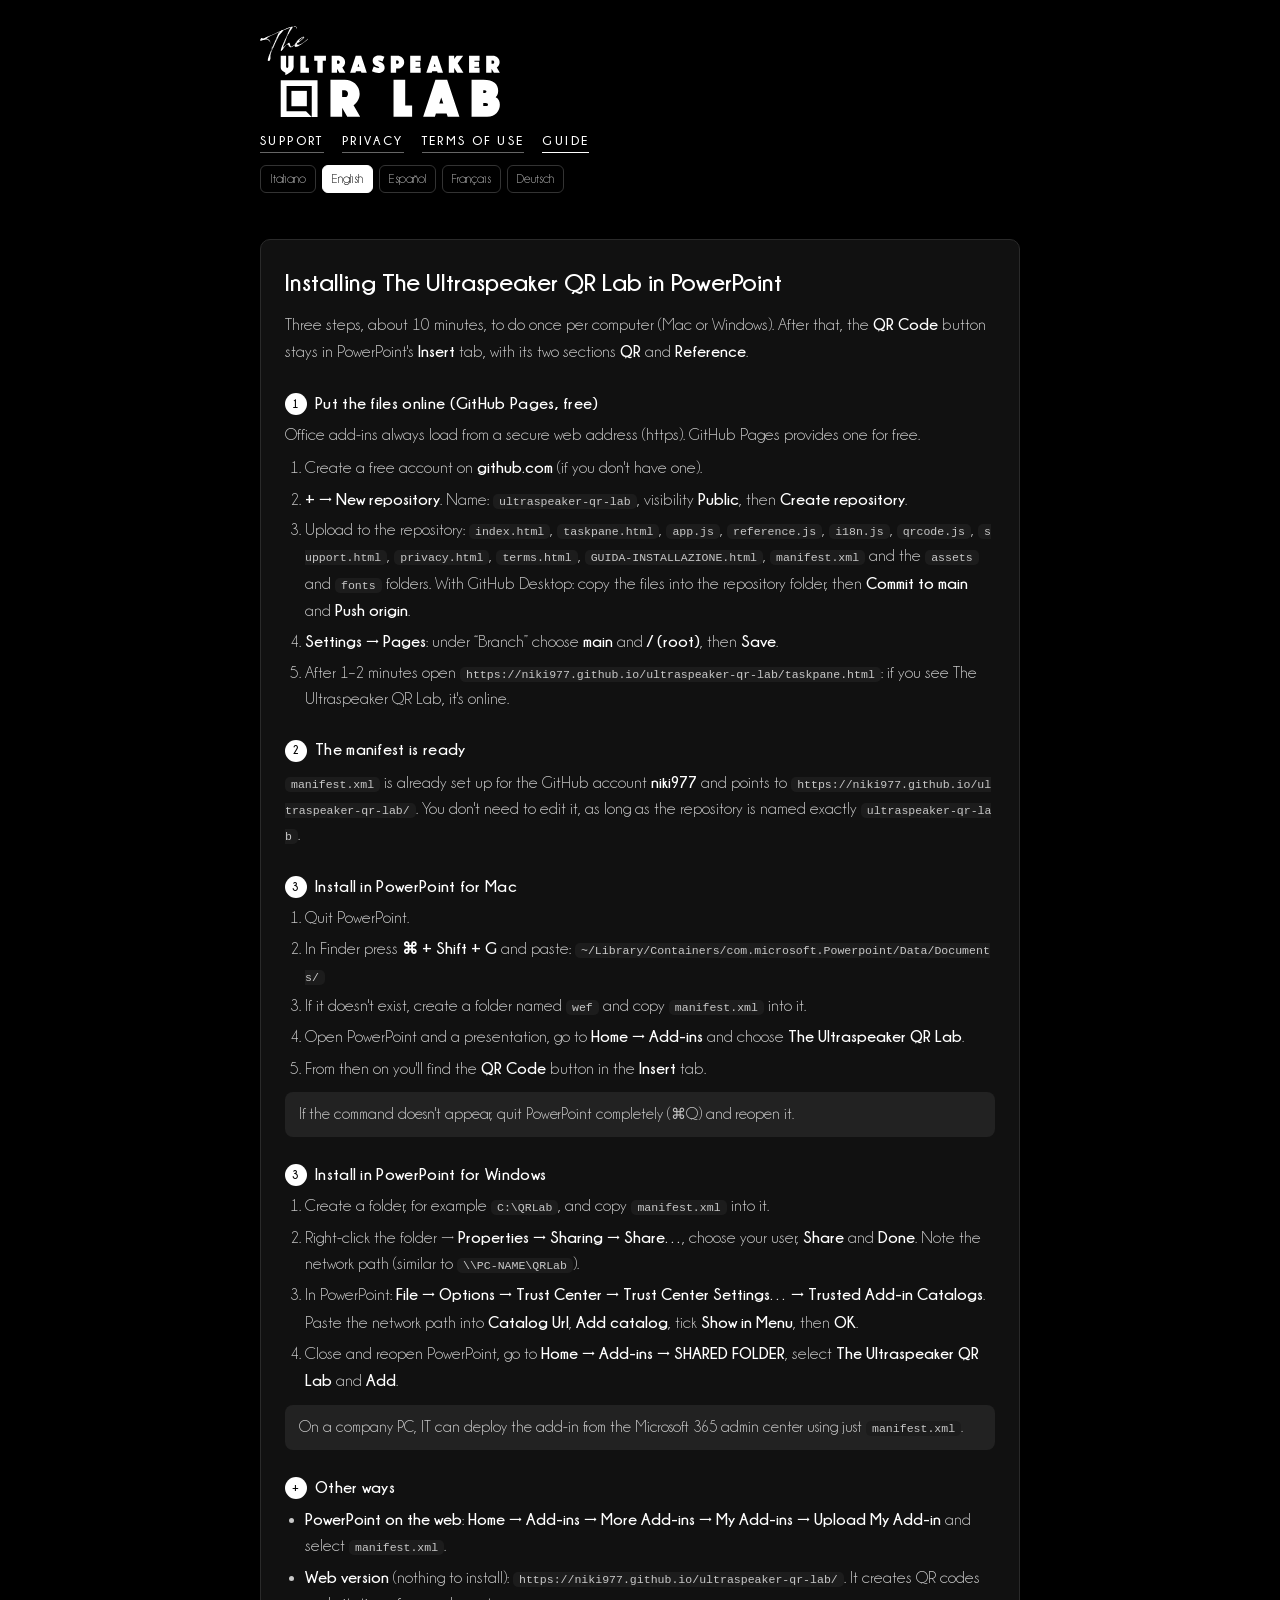
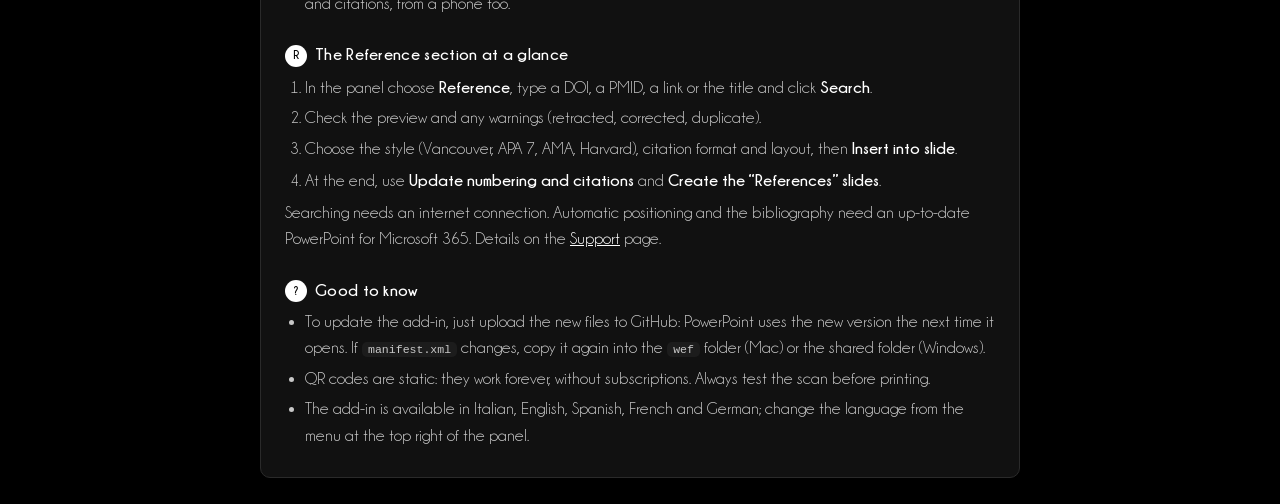
==== commit 3f093f87: "Sfondo nero" ====
--- a/GUIDA-INSTALLAZIONE.html
+++ b/GUIDA-INSTALLAZIONE.html
@@ -12,8 +12,7 @@
 @font-face{font-family:"Champagne & Limousines";font-weight:400;font-style:italic;font-display:swap;src:url(fonts/champagne-limousines-italic.woff2) format("woff2")}
 @font-face{font-family:"Champagne & Limousines";font-weight:700;font-style:normal;font-display:swap;src:url(fonts/champagne-limousines-bold.woff2) format("woff2")}
 @font-face{font-family:"Champagne & Limousines";font-weight:700;font-style:italic;font-display:swap;src:url(fonts/champagne-limousines-bolditalic.woff2) format("woff2")}
-:root{--bg:#f3f3f3;--surface:#fff;--ink:#000;--ink-2:#444;--line:#ddd;--soft:#ececec;--code:#efefef}
-@media (prefers-color-scheme: dark){:root{--bg:#000;--surface:#111;--ink:#fff;--ink-2:#c8c8c8;--line:#2a2a2a;--soft:#222;--code:#1c1c1c;color-scheme:dark}}
+:root{--bg:#000;--surface:#111;--ink:#fff;--ink-2:#c8c8c8;--line:#2a2a2a;--soft:#222;--code:#1c1c1c;color-scheme:dark}
 body{margin:0;background:var(--bg);color:var(--ink);font:500 15.5px/1.7 "Champagne & Limousines","Avenir Next","Segoe UI",Arial,sans-serif;font-size-adjust:0.47}
 header{background:#000;color:#fff;padding:26px 16px 18px}
 header .in,main{max-width:760px;margin:0 auto}
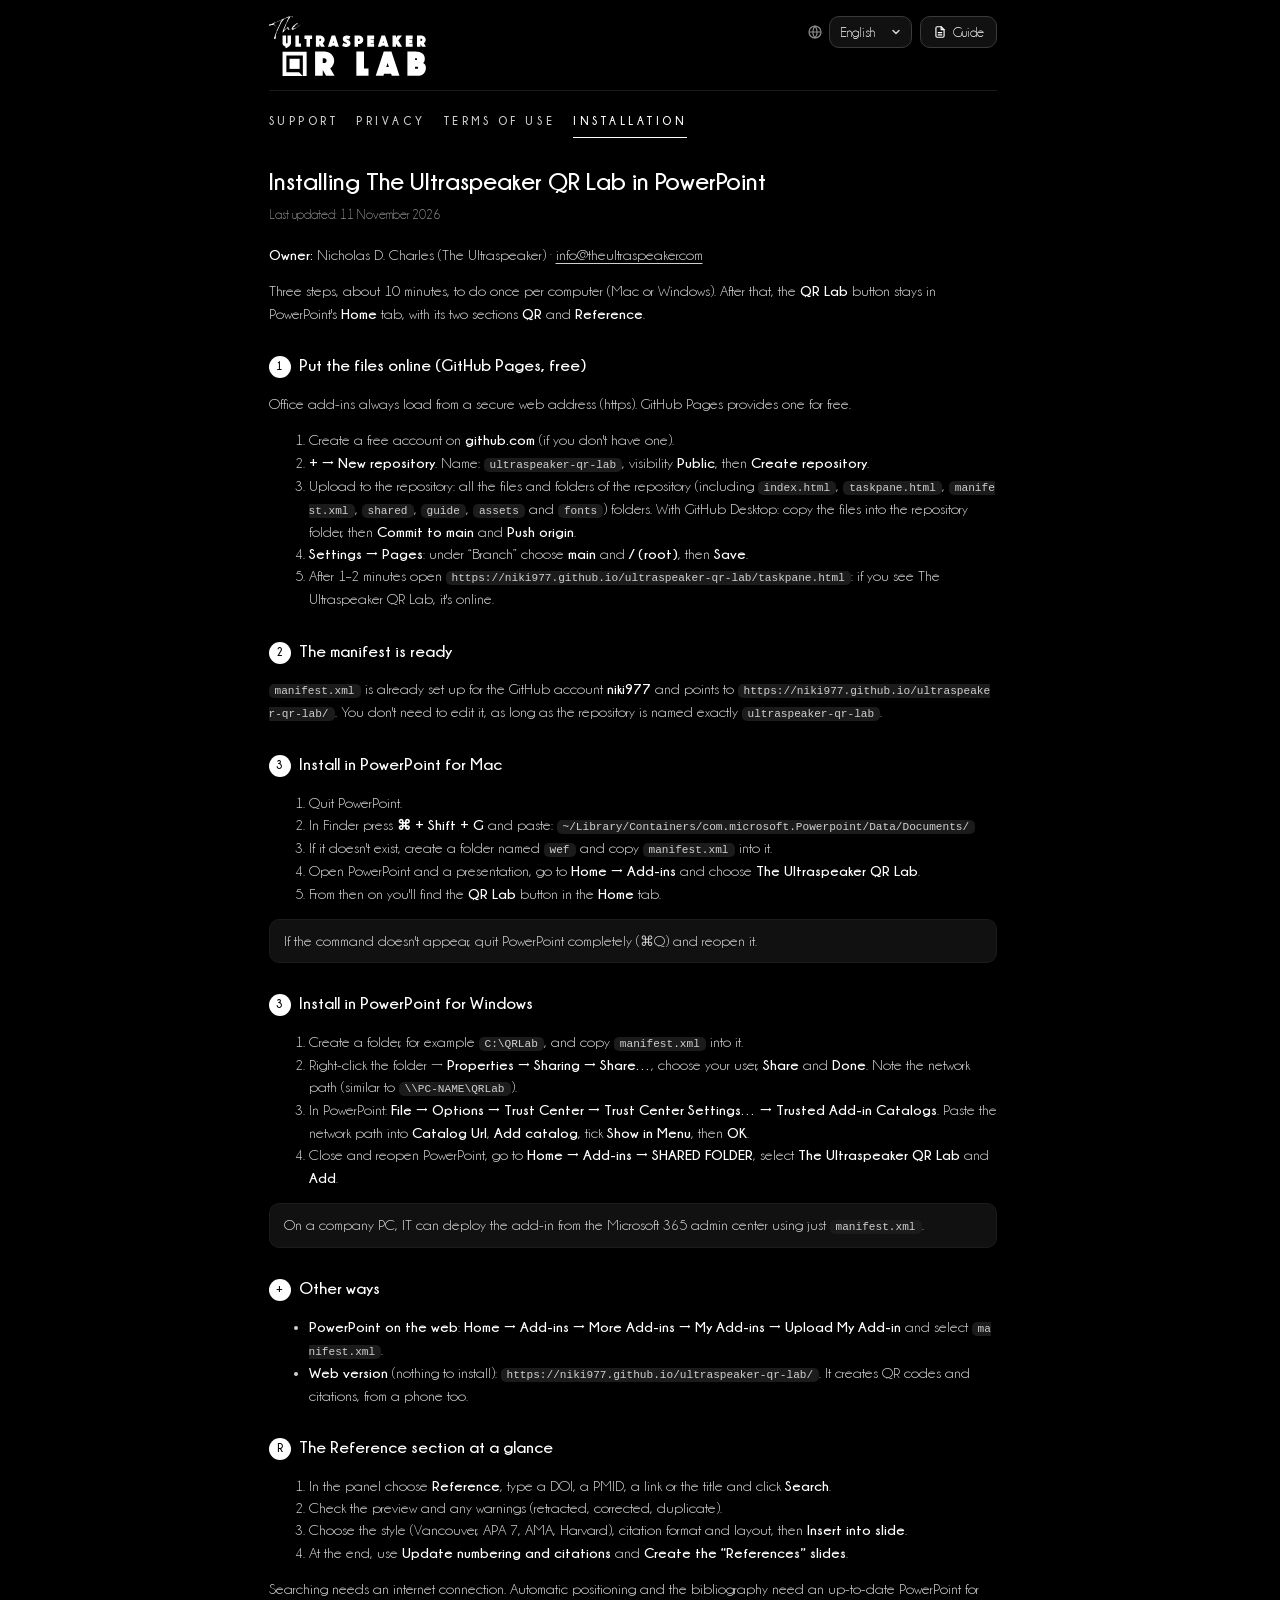
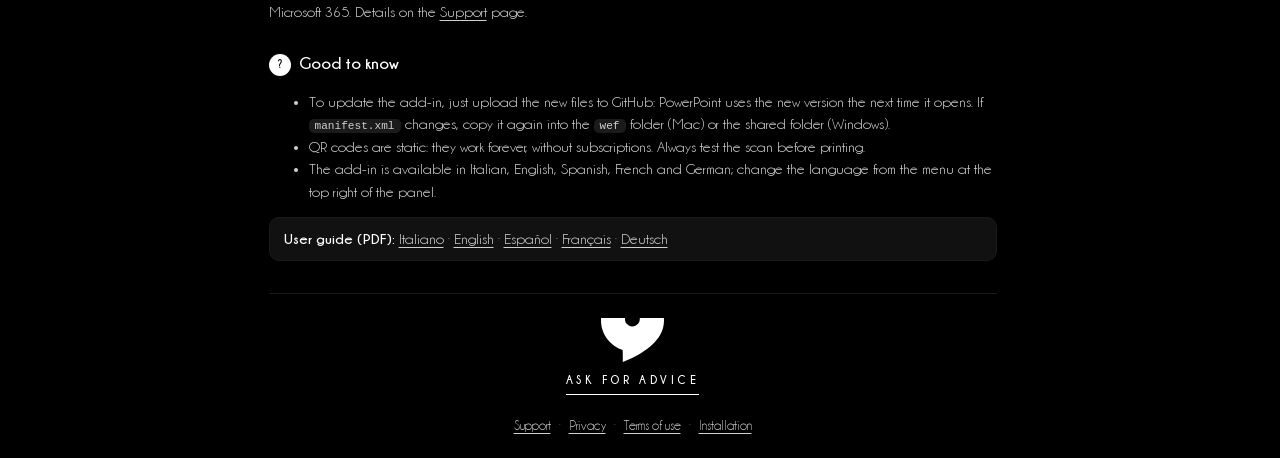
==== commit f5461111: "Versione 1.2" ====
--- a/GUIDA-INSTALLAZIONE.html
+++ b/GUIDA-INSTALLAZIONE.html
@@ -1,90 +1,43 @@
 <!doctype html>
-<html lang="en">
+<html lang="it">
 <head>
 <meta charset="utf-8">
 <meta name="viewport" content="width=device-width, initial-scale=1">
-<title>Installing The Ultraspeaker QR Lab</title>
-<link rel="icon" href="assets/favicon.svg?v=2" type="image/svg+xml">
-<link rel="icon" href="assets/favicon-32.png?v=2" sizes="32x32" type="image/png">
-<link rel="apple-touch-icon" href="assets/apple-touch-icon.png?v=2">
-<style>
-@font-face{font-family:"Champagne & Limousines";font-weight:400;font-style:normal;font-display:swap;src:url(fonts/champagne-limousines-regular.woff2) format("woff2")}
-@font-face{font-family:"Champagne & Limousines";font-weight:400;font-style:italic;font-display:swap;src:url(fonts/champagne-limousines-italic.woff2) format("woff2")}
-@font-face{font-family:"Champagne & Limousines";font-weight:700;font-style:normal;font-display:swap;src:url(fonts/champagne-limousines-bold.woff2) format("woff2")}
-@font-face{font-family:"Champagne & Limousines";font-weight:700;font-style:italic;font-display:swap;src:url(fonts/champagne-limousines-bolditalic.woff2) format("woff2")}
-:root{--bg:#000;--surface:#111;--ink:#fff;--ink-2:#c8c8c8;--line:#2a2a2a;--soft:#222;--code:#1c1c1c;color-scheme:dark}
-body{margin:0;background:var(--bg);color:var(--ink);font:500 15.5px/1.7 "Champagne & Limousines","Avenir Next","Segoe UI",Arial,sans-serif;font-size-adjust:0.47}
-header{background:#000;color:#fff;padding:26px 16px 18px}
-header .in,main{max-width:760px;margin:0 auto}
-.logo{display:block;width:min(240px,62%);border:0}
-.logo img{display:block;width:100%;height:auto}
-nav{margin-top:14px;display:flex;flex-wrap:wrap;gap:6px 18px;font-size:12px;font-weight:700;letter-spacing:.2em;text-transform:uppercase}
-nav a{color:#fff;text-decoration:none;border-bottom:1px solid #666}
-nav a[aria-current="page"]{border-bottom-color:#fff}
-.langs{margin-top:12px;display:flex;flex-wrap:wrap;gap:6px}
-.langs a{font-size:12px;color:#bbb;text-decoration:none;border:1px solid #333;border-radius:6px;padding:3px 9px}
-.langs a[aria-current="true"]{color:#000;background:#fff;border-color:#fff}
-main{padding:28px 16px 64px}
-section{background:var(--surface);border:1px solid var(--line);border-radius:10px;padding:22px 24px;margin-bottom:22px}
-h1{font-size:24px;margin:0 0 8px;text-wrap:balance}
-h2{font-size:15.5px;margin:24px 0 6px;letter-spacing:.02em}
-h2 .n{display:inline-grid;place-items:center;width:22px;height:22px;border-radius:50%;background:var(--ink);color:var(--bg);font-size:11px;margin-right:8px;vertical-align:1px}
-p,li,dd{color:var(--ink-2)}
-p{margin:6px 0}
-ol,ul{padding-left:20px;margin:6px 0}
-li{margin:4px 0}
-b{font-weight:700;color:var(--ink)}
-dt{font-weight:700;margin-top:14px}
-dd{margin:2px 0 0}
-code{background:var(--code);padding:1px 6px;border-radius:5px;font-size:13px;word-break:break-all;font-family:ui-monospace,Menlo,monospace}
-.upd{font-size:13px;color:var(--ink-2);margin-bottom:10px}
-.note{background:var(--soft);border-radius:8px;padding:10px 14px;margin-top:10px;font-size:14.5px}
-a{color:var(--ink)}
-footer{text-align:center;font-size:12px;color:var(--ink-2);margin-top:8px}
-footer a{margin:0 6px}
-.js section[data-lang]{display:none}
-.js section[data-lang].on{display:block}
-</style>
-<script>
-(function(){
-  document.documentElement.classList.add("js");
-  var L=["it","en","es","fr","de"], pick=function(){
-    var h=(location.hash||"").slice(1); if(L.indexOf(h)>=0) return h;
-    try{var s=JSON.parse(localStorage.getItem("qrlab.lang")||"null"); if(L.indexOf(s)>=0) return s;}catch(e){}
-    var n=((navigator.languages&&navigator.languages[0])||navigator.language||"en").slice(0,2).toLowerCase();
-    return L.indexOf(n)>=0?n:"en";
-  };
-  function show(l){
-    document.querySelectorAll("section[data-lang]").forEach(function(s){s.classList.toggle("on",s.getAttribute("data-lang")===l);});
-    document.querySelectorAll(".langs a").forEach(function(a){a.setAttribute("aria-current",a.getAttribute("data-l")===l?"true":"false");});
-    document.querySelectorAll("nav a[data-p]").forEach(function(a){a.textContent=a.getAttribute("data-"+l)||a.textContent; a.href=a.getAttribute("data-href")+"#"+l;});
-    document.querySelectorAll("footer a[data-p]").forEach(function(a){a.textContent=a.getAttribute("data-"+l)||a.textContent; a.href=a.getAttribute("data-href")+"#"+l;});
-    document.documentElement.lang=l;
-    var t=document.querySelector("section.on h1"); if(t) document.title=t.textContent;
-  }
-  document.addEventListener("DOMContentLoaded",function(){
-    show(pick());
-    document.querySelectorAll(".langs a").forEach(function(a){a.addEventListener("click",function(e){e.preventDefault();var l=a.getAttribute("data-l");history.replaceState(null,"","#"+l);show(l);});});
-    window.addEventListener("hashchange",function(){var h=location.hash.slice(1); if(L.indexOf(h)>=0) show(h);});
-  });
-})();
-</script>
+<title>Installazione · The Ultraspeaker QR Lab</title>
+<meta name="theme-color" content="#000000">
+<meta name="color-scheme" content="dark">
+<link rel="icon" type="image/svg+xml" href="assets/favicon.svg?v=20261111">
+<link rel="icon" type="image/png" sizes="32x32" href="assets/favicon-32.png?v=20261111">
+<link rel="apple-touch-icon" href="assets/apple-touch-icon.png?v=20261111">
+<link rel="stylesheet" href="shared/ultraspeaker-lab.css?v=20261111">
+<link rel="stylesheet" href="css/app.css?v=20261111">
+<script src="shared/ultraspeaker-lang.js?v=20261111"></script>
+<!-- Lingua letta prima del disegno della pagina, così compare subito il testo giusto -->
+<script>document.documentElement.lang = UltraspeakerLang.get("qrlab.lang");</script>
 </head>
-<body>
-<header><div class="in"><a class="logo" href="https://www.theultraspeaker.com" target="_blank" rel="noopener"><img src="assets/qr-lab-logo.svg" alt="The Ultraspeaker QR Lab – www.theultraspeaker.com"></a>
-<nav><a data-p="support" data-href="support.html" href="support.html" data-it="Supporto" data-en="Support" data-es="Soporte" data-fr="Assistance" data-de="Support">Support</a><a data-p="privacy" data-href="privacy.html" href="privacy.html" data-it="Privacy" data-en="Privacy" data-es="Privacidad" data-fr="Confidentialité" data-de="Datenschutz">Privacy</a><a data-p="terms" data-href="terms.html" href="terms.html" data-it="Condizioni d'uso" data-en="Terms of use" data-es="Condiciones de uso" data-fr="Conditions d'utilisation" data-de="Nutzungsbedingungen">Terms of use</a><a data-p="guide" data-href="GUIDA-INSTALLAZIONE.html" href="GUIDA-INSTALLAZIONE.html" data-it="Guida" data-en="Guide" data-es="Guía" data-fr="Guide" data-de="Anleitung" aria-current="page">Guide</a></nav>
-<div class="langs"><a href="#it" data-l="it" lang="it">Italiano</a><a href="#en" data-l="en" lang="en">English</a><a href="#es" data-l="es" lang="es">Español</a><a href="#fr" data-l="fr" lang="fr">Français</a><a href="#de" data-l="de" lang="de">Deutsch</a></div></div></header>
+<body data-page="install">
+<div class="us-doc">
+  <header class="us-header">
+    <a class="us-logo" href="https://www.theultraspeaker.com" target="_blank" rel="noopener"><img src="assets/qr-lab-logo.svg?v=20261111" alt="The Ultraspeaker QR Lab" width="158" height="60"></a>
+    <div class="us-header-tools">
+      <label class="us-lang"><svg viewBox="0 0 24 24" aria-hidden="true"><circle cx="12" cy="12" r="9"/><path d="M3 12h18M12 3a14 14 0 0 1 0 18M12 3a14 14 0 0 0 0 18"/></svg><span class="us-sr" data-t="language">Lingua</span><select id="lang"></select></label>
+      <a class="us-btn us-guide" id="usGuide" href="guide/qr-lab-guide-it.pdf" target="_blank" rel="noopener" aria-label="Guida d'utilizzo"><svg viewBox="0 0 24 24" aria-hidden="true"><path d="M14 3H7a2 2 0 0 0-2 2v14a2 2 0 0 0 2 2h10a2 2 0 0 0 2-2V8z"/><path d="M14 3v5h5M9 13h6M9 17h6"/></svg><span data-t="guide">Guida</span></a>
+    </div>
+  </header>
+  <nav class="us-doc-nav"><a href="support.html" data-nav="support">Supporto</a><a href="privacy.html" data-nav="privacy">Privacy</a><a href="terms.html" data-nav="terms">Condizioni d'uso</a><a href="GUIDA-INSTALLAZIONE.html" data-nav="install" aria-current="page">Installazione</a></nav>
 <main>
-<section id="it" data-lang="it" lang="it">
+<div data-lang="it" lang="it">
 <h1>Installare The Ultraspeaker QR Lab in PowerPoint</h1>
-<p>Tre passaggi, circa 10 minuti, da fare una volta sola per ogni computer (Mac o Windows). Poi il pulsante <b>QR Code</b> resta nella scheda <b>Inserisci</b> di PowerPoint, con le due sezioni <b>QR</b> e <b>Reference</b>.</p>
+<p class="us-updated">Ultimo aggiornamento: 11 novembre 2026</p>
+<p><b>Titolare:</b> Nicholas D. Charles (The Ultraspeaker) · <a href="mailto:info@theultraspeaker.com">info@theultraspeaker.com</a></p>
+<p>Tre passaggi, circa 10 minuti, da fare una volta sola per ogni computer (Mac o Windows). Poi il pulsante <b>QR Lab</b> resta nella scheda <b>Home</b> di PowerPoint, con le due sezioni <b>QR</b> e <b>Reference</b>.</p>
 
 <h2><span class="n">1</span>Metti online i file (GitHub Pages, gratuito)</h2>
 <p>Gli add-in di Office si caricano sempre da un indirizzo web sicuro (https). GitHub Pages lo fornisce gratis.</p>
 <ol>
 <li>Crea un account gratuito su <b>github.com</b> (se non ce l'hai).</li>
 <li><b>+ → New repository</b>. Nome: <code>ultraspeaker-qr-lab</code>, visibilità <b>Public</b>, poi <b>Create repository</b>.</li>
-<li>Carica nel repository: <code>index.html</code>, <code>taskpane.html</code>, <code>app.js</code>, <code>reference.js</code>, <code>i18n.js</code>, <code>qrcode.js</code>, <code>support.html</code>, <code>privacy.html</code>, <code>terms.html</code>, <code>GUIDA-INSTALLAZIONE.html</code>, <code>manifest.xml</code> e le cartelle <code>assets</code> e <code>fonts</code>. Con GitHub Desktop: copia i file nella cartella del repository, poi <b>Commit to main</b> e <b>Push origin</b>.</li>
+<li>Carica nel repository: tutti i file e le cartelle del repository (tra cui <code>index.html</code>, <code>taskpane.html</code>, <code>manifest.xml</code>, <code>shared</code>, <code>guide</code>, <code>assets</code> e <code>fonts</code>). Con GitHub Desktop: copia i file nella cartella del repository, poi <b>Commit to main</b> e <b>Push origin</b>.</li>
 <li><b>Settings → Pages</b>: in “Branch” scegli <b>main</b> e <b>/ (root)</b>, poi <b>Save</b>.</li>
 <li>Dopo 1–2 minuti apri <code>https://niki977.github.io/ultraspeaker-qr-lab/taskpane.html</code>: se vedi The Ultraspeaker QR Lab, è online.</li>
 </ol>
@@ -98,7 +51,7 @@
 <li>Nel Finder premi <b>⌘ + Maiusc + G</b> e incolla: <code>~/Library/Containers/com.microsoft.Powerpoint/Data/Documents/</code></li>
 <li>Se non c'è, crea una cartella chiamata <code>wef</code> e copia dentro <code>manifest.xml</code>.</li>
 <li>Apri PowerPoint e una presentazione, vai su <b>Home → Componenti aggiuntivi</b> e scegli <b>The Ultraspeaker QR Lab</b>.</li>
-<li>Da quel momento trovi il pulsante <b>QR Code</b> nella scheda <b>Inserisci</b>.</li>
+<li>Da quel momento trovi il pulsante <b>QR Lab</b> nella scheda <b>Home</b>.</li>
 </ol>
 <p class="note">Se il comando non compare: chiudi PowerPoint del tutto (⌘Q) e riaprilo.</p>
 
@@ -124,7 +77,7 @@
 <li>Scegli stile (Vancouver, APA 7, AMA, Harvard), formato della citazione e layout, poi <b>Inserisci nella slide</b>.</li>
 <li>Alla fine usa <b>Aggiorna numerazione e citazioni</b> e <b>Genera le slide «Bibliografia»</b>.</li>
 </ol>
-<p>La ricerca richiede internet. Il posizionamento automatico e la bibliografia richiedono PowerPoint per Microsoft 365 aggiornato. Dettagli nella pagina <a href="support.html#it">Supporto</a>.</p>
+<p>La ricerca richiede internet. Il posizionamento automatico e la bibliografia richiedono PowerPoint per Microsoft 365 aggiornato. Dettagli nella pagina <a href="support.html">Supporto</a>.</p>
 
 <h2><span class="n">?</span>Buono a sapersi</h2>
 <ul>
@@ -132,17 +85,20 @@
 <li>I QR sono statici: funzionano per sempre e senza abbonamenti. Prova sempre la scansione prima di stampare.</li>
 <li>L'add-in è in italiano, inglese, spagnolo, francese e tedesco; la lingua si cambia dal menu in alto a destra del pannello.</li>
 </ul>
-</section>
-<section id="en" data-lang="en" lang="en">
+<p class="note"><b>Guida d'utilizzo in PDF:</b> <a href="guide/qr-lab-guide-it.pdf" target="_blank" rel="noopener" lang="it">Italiano</a> · <a href="guide/qr-lab-guide-en.pdf" target="_blank" rel="noopener" lang="en">English</a> · <a href="guide/qr-lab-guide-es.pdf" target="_blank" rel="noopener" lang="es">Español</a> · <a href="guide/qr-lab-guide-fr.pdf" target="_blank" rel="noopener" lang="fr">Français</a> · <a href="guide/qr-lab-guide-de.pdf" target="_blank" rel="noopener" lang="de">Deutsch</a></p>
+</div>
+<div data-lang="en" lang="en">
 <h1>Installing The Ultraspeaker QR Lab in PowerPoint</h1>
-<p>Three steps, about 10 minutes, to do once per computer (Mac or Windows). After that, the <b>QR Code</b> button stays in PowerPoint's <b>Insert</b> tab, with its two sections <b>QR</b> and <b>Reference</b>.</p>
+<p class="us-updated">Last updated: 11 November 2026</p>
+<p><b>Owner:</b> Nicholas D. Charles (The Ultraspeaker) · <a href="mailto:info@theultraspeaker.com">info@theultraspeaker.com</a></p>
+<p>Three steps, about 10 minutes, to do once per computer (Mac or Windows). After that, the <b>QR Lab</b> button stays in PowerPoint's <b>Home</b> tab, with its two sections <b>QR</b> and <b>Reference</b>.</p>
 
 <h2><span class="n">1</span>Put the files online (GitHub Pages, free)</h2>
 <p>Office add-ins always load from a secure web address (https). GitHub Pages provides one for free.</p>
 <ol>
 <li>Create a free account on <b>github.com</b> (if you don't have one).</li>
 <li><b>+ → New repository</b>. Name: <code>ultraspeaker-qr-lab</code>, visibility <b>Public</b>, then <b>Create repository</b>.</li>
-<li>Upload to the repository: <code>index.html</code>, <code>taskpane.html</code>, <code>app.js</code>, <code>reference.js</code>, <code>i18n.js</code>, <code>qrcode.js</code>, <code>support.html</code>, <code>privacy.html</code>, <code>terms.html</code>, <code>GUIDA-INSTALLAZIONE.html</code>, <code>manifest.xml</code> and the <code>assets</code> and <code>fonts</code> folders. With GitHub Desktop: copy the files into the repository folder, then <b>Commit to main</b> and <b>Push origin</b>.</li>
+<li>Upload to the repository: all the files and folders of the repository (including <code>index.html</code>, <code>taskpane.html</code>, <code>manifest.xml</code>, <code>shared</code>, <code>guide</code>, <code>assets</code> and <code>fonts</code>) folders. With GitHub Desktop: copy the files into the repository folder, then <b>Commit to main</b> and <b>Push origin</b>.</li>
 <li><b>Settings → Pages</b>: under “Branch” choose <b>main</b> and <b>/ (root)</b>, then <b>Save</b>.</li>
 <li>After 1–2 minutes open <code>https://niki977.github.io/ultraspeaker-qr-lab/taskpane.html</code>: if you see The Ultraspeaker QR Lab, it's online.</li>
 </ol>
@@ -156,7 +112,7 @@
 <li>In Finder press <b>⌘ + Shift + G</b> and paste: <code>~/Library/Containers/com.microsoft.Powerpoint/Data/Documents/</code></li>
 <li>If it doesn't exist, create a folder named <code>wef</code> and copy <code>manifest.xml</code> into it.</li>
 <li>Open PowerPoint and a presentation, go to <b>Home → Add-ins</b> and choose <b>The Ultraspeaker QR Lab</b>.</li>
-<li>From then on you'll find the <b>QR Code</b> button in the <b>Insert</b> tab.</li>
+<li>From then on you'll find the <b>QR Lab</b> button in the <b>Home</b> tab.</li>
 </ol>
 <p class="note">If the command doesn't appear, quit PowerPoint completely (⌘Q) and reopen it.</p>
 
@@ -182,7 +138,7 @@
 <li>Choose the style (Vancouver, APA 7, AMA, Harvard), citation format and layout, then <b>Insert into slide</b>.</li>
 <li>At the end, use <b>Update numbering and citations</b> and <b>Create the “References” slides</b>.</li>
 </ol>
-<p>Searching needs an internet connection. Automatic positioning and the bibliography need an up-to-date PowerPoint for Microsoft 365. Details on the <a href="support.html#en">Support</a> page.</p>
+<p>Searching needs an internet connection. Automatic positioning and the bibliography need an up-to-date PowerPoint for Microsoft 365. Details on the <a href="support.html">Support</a> page.</p>
 
 <h2><span class="n">?</span>Good to know</h2>
 <ul>
@@ -190,17 +146,20 @@
 <li>QR codes are static: they work forever, without subscriptions. Always test the scan before printing.</li>
 <li>The add-in is available in Italian, English, Spanish, French and German; change the language from the menu at the top right of the panel.</li>
 </ul>
-</section>
-<section id="es" data-lang="es" lang="es">
+<p class="note"><b>User guide (PDF):</b> <a href="guide/qr-lab-guide-it.pdf" target="_blank" rel="noopener" lang="it">Italiano</a> · <a href="guide/qr-lab-guide-en.pdf" target="_blank" rel="noopener" lang="en">English</a> · <a href="guide/qr-lab-guide-es.pdf" target="_blank" rel="noopener" lang="es">Español</a> · <a href="guide/qr-lab-guide-fr.pdf" target="_blank" rel="noopener" lang="fr">Français</a> · <a href="guide/qr-lab-guide-de.pdf" target="_blank" rel="noopener" lang="de">Deutsch</a></p>
+</div>
+<div data-lang="es" lang="es">
 <h1>Instalar The Ultraspeaker QR Lab en PowerPoint</h1>
-<p>Tres pasos, unos 10 minutos, una sola vez por ordenador (Mac o Windows). Después el botón <b>QR Code</b> queda en la pestaña <b>Insertar</b> de PowerPoint, con sus dos secciones <b>QR</b> y <b>Referencias</b>.</p>
+<p class="us-updated">Última actualización: 11 de noviembre de 2026</p>
+<p><b>Titular:</b> Nicholas D. Charles (The Ultraspeaker) · <a href="mailto:info@theultraspeaker.com">info@theultraspeaker.com</a></p>
+<p>Tres pasos, unos 10 minutos, una sola vez por ordenador (Mac o Windows). Después el botón <b>QR Lab</b> queda en la pestaña <b>Inicio</b> de PowerPoint, con sus dos secciones <b>QR</b> y <b>Referencias</b>.</p>
 
 <h2><span class="n">1</span>Publica los archivos (GitHub Pages, gratis)</h2>
 <p>Los complementos de Office siempre se cargan desde una dirección web segura (https). GitHub Pages la ofrece gratis.</p>
 <ol>
 <li>Crea una cuenta gratuita en <b>github.com</b> (si no la tienes).</li>
 <li><b>+ → New repository</b>. Nombre: <code>ultraspeaker-qr-lab</code>, visibilidad <b>Public</b>, luego <b>Create repository</b>.</li>
-<li>Sube al repositorio: <code>index.html</code>, <code>taskpane.html</code>, <code>app.js</code>, <code>reference.js</code>, <code>i18n.js</code>, <code>qrcode.js</code>, <code>support.html</code>, <code>privacy.html</code>, <code>terms.html</code>, <code>GUIDA-INSTALLAZIONE.html</code>, <code>manifest.xml</code> y las carpetas <code>assets</code> y <code>fonts</code>. Con GitHub Desktop: copia los archivos en la carpeta del repositorio, luego <b>Commit to main</b> y <b>Push origin</b>.</li>
+<li>Sube al repositorio: todos los archivos y carpetas del repositorio (entre ellos <code>index.html</code>, <code>taskpane.html</code>, <code>manifest.xml</code>, <code>shared</code>, <code>guide</code>, <code>assets</code> y <code>fonts</code>). Con GitHub Desktop: copia los archivos en la carpeta del repositorio, luego <b>Commit to main</b> y <b>Push origin</b>.</li>
 <li><b>Settings → Pages</b>: en “Branch” elige <b>main</b> y <b>/ (root)</b>, luego <b>Save</b>.</li>
 <li>Tras 1–2 minutos abre <code>https://niki977.github.io/ultraspeaker-qr-lab/taskpane.html</code>: si ves The Ultraspeaker QR Lab, ya está en línea.</li>
 </ol>
@@ -214,7 +173,7 @@
 <li>En el Finder pulsa <b>⌘ + Mayús + G</b> y pega: <code>~/Library/Containers/com.microsoft.Powerpoint/Data/Documents/</code></li>
 <li>Si no existe, crea una carpeta llamada <code>wef</code> y copia dentro <code>manifest.xml</code>.</li>
 <li>Abre PowerPoint y una presentación, ve a <b>Inicio → Complementos</b> y elige <b>The Ultraspeaker QR Lab</b>.</li>
-<li>A partir de ahí encontrarás el botón <b>QR Code</b> en la pestaña <b>Insertar</b>.</li>
+<li>A partir de ahí encontrarás el botón <b>QR Lab</b> en la pestaña <b>Inicio</b>.</li>
 </ol>
 <p class="note">Si el comando no aparece, cierra PowerPoint por completo (⌘Q) y vuelve a abrirlo.</p>
 
@@ -240,7 +199,7 @@
 <li>Elige el estilo (Vancouver, APA 7, AMA, Harvard), el formato de la cita y el diseño, luego <b>Insertar en la diapositiva</b>.</li>
 <li>Al final usa <b>Actualizar numeración y citas</b> y <b>Crear las diapositivas «Bibliografía»</b>.</li>
 </ol>
-<p>La búsqueda requiere internet. La colocación automática y la bibliografía requieren PowerPoint para Microsoft 365 actualizado. Detalles en la página de <a href="support.html#es">Soporte</a>.</p>
+<p>La búsqueda requiere internet. La colocación automática y la bibliografía requieren PowerPoint para Microsoft 365 actualizado. Detalles en la página de <a href="support.html">Soporte</a>.</p>
 
 <h2><span class="n">?</span>Conviene saber</h2>
 <ul>
@@ -248,17 +207,20 @@
 <li>Los QR son estáticos: funcionan para siempre y sin suscripciones. Prueba siempre el escaneo antes de imprimir.</li>
 <li>El complemento está en italiano, inglés, español, francés y alemán; el idioma se cambia desde el menú arriba a la derecha del panel.</li>
 </ul>
-</section>
-<section id="fr" data-lang="fr" lang="fr">
+<p class="note"><b>Guía de uso en PDF:</b> <a href="guide/qr-lab-guide-it.pdf" target="_blank" rel="noopener" lang="it">Italiano</a> · <a href="guide/qr-lab-guide-en.pdf" target="_blank" rel="noopener" lang="en">English</a> · <a href="guide/qr-lab-guide-es.pdf" target="_blank" rel="noopener" lang="es">Español</a> · <a href="guide/qr-lab-guide-fr.pdf" target="_blank" rel="noopener" lang="fr">Français</a> · <a href="guide/qr-lab-guide-de.pdf" target="_blank" rel="noopener" lang="de">Deutsch</a></p>
+</div>
+<div data-lang="fr" lang="fr">
 <h1>Installer The Ultraspeaker QR Lab dans PowerPoint</h1>
-<p>Trois étapes, environ 10 minutes, à faire une seule fois par ordinateur (Mac ou Windows). Ensuite, le bouton <b>QR Code</b> reste dans l'onglet <b>Insertion</b> de PowerPoint, avec ses deux sections <b>QR</b> et <b>Références</b>.</p>
+<p class="us-updated">Dernière mise à jour : 11 novembre 2026</p>
+<p><b>Titulaire:</b> Nicholas D. Charles (The Ultraspeaker) · <a href="mailto:info@theultraspeaker.com">info@theultraspeaker.com</a></p>
+<p>Trois étapes, environ 10 minutes, à faire une seule fois par ordinateur (Mac ou Windows). Ensuite, le bouton <b>QR Lab</b> reste dans l'onglet <b>Accueil</b> de PowerPoint, avec ses deux sections <b>QR</b> et <b>Références</b>.</p>
 
 <h2><span class="n">1</span>Mettez les fichiers en ligne (GitHub Pages, gratuit)</h2>
 <p>Les compléments Office se chargent toujours depuis une adresse web sécurisée (https). GitHub Pages la fournit gratuitement.</p>
 <ol>
 <li>Créez un compte gratuit sur <b>github.com</b> (si vous n'en avez pas).</li>
 <li><b>+ → New repository</b>. Nom : <code>ultraspeaker-qr-lab</code>, visibilité <b>Public</b>, puis <b>Create repository</b>.</li>
-<li>Envoyez dans le dépôt : <code>index.html</code>, <code>taskpane.html</code>, <code>app.js</code>, <code>reference.js</code>, <code>i18n.js</code>, <code>qrcode.js</code>, <code>support.html</code>, <code>privacy.html</code>, <code>terms.html</code>, <code>GUIDA-INSTALLAZIONE.html</code>, <code>manifest.xml</code> et les dossiers <code>assets</code> et <code>fonts</code>. Avec GitHub Desktop : copiez les fichiers dans le dossier du dépôt, puis <b>Commit to main</b> et <b>Push origin</b>.</li>
+<li>Envoyez dans le dépôt : tous les fichiers et dossiers du dépôt (dont <code>index.html</code>, <code>taskpane.html</code>, <code>manifest.xml</code>, <code>shared</code>, <code>guide</code>, <code>assets</code> et <code>fonts</code>). Avec GitHub Desktop : copiez les fichiers dans le dossier du dépôt, puis <b>Commit to main</b> et <b>Push origin</b>.</li>
 <li><b>Settings → Pages</b> : dans « Branch », choisissez <b>main</b> et <b>/ (root)</b>, puis <b>Save</b>.</li>
 <li>Après 1 à 2 minutes, ouvrez <code>https://niki977.github.io/ultraspeaker-qr-lab/taskpane.html</code> : si vous voyez The Ultraspeaker QR Lab, c'est en ligne.</li>
 </ol>
@@ -272,7 +234,7 @@
 <li>Dans le Finder, appuyez sur <b>⌘ + Maj + G</b> et collez : <code>~/Library/Containers/com.microsoft.Powerpoint/Data/Documents/</code></li>
 <li>S'il n'existe pas, créez un dossier nommé <code>wef</code> et copiez-y <code>manifest.xml</code>.</li>
 <li>Ouvrez PowerPoint et une présentation, allez dans <b>Accueil → Compléments</b> et choisissez <b>The Ultraspeaker QR Lab</b>.</li>
-<li>Vous trouverez ensuite le bouton <b>QR Code</b> dans l'onglet <b>Insertion</b>.</li>
+<li>Vous trouverez ensuite le bouton <b>QR Lab</b> dans l'onglet <b>Accueil</b>.</li>
 </ol>
 <p class="note">Si la commande n'apparaît pas, quittez complètement PowerPoint (⌘Q) et rouvrez-le.</p>
 
@@ -298,7 +260,7 @@
 <li>Choisissez le style (Vancouver, APA 7, AMA, Harvard), le format de citation et la mise en page, puis <b>Insérer dans la diapositive</b>.</li>
 <li>À la fin, utilisez <b>Mettre à jour numérotation et citations</b> et <b>Créer les diapositives « Bibliographie »</b>.</li>
 </ol>
-<p>La recherche nécessite internet. Le placement automatique et la bibliographie nécessitent PowerPoint pour Microsoft 365 à jour. Détails sur la page <a href="support.html#fr">Assistance</a>.</p>
+<p>La recherche nécessite internet. Le placement automatique et la bibliographie nécessitent PowerPoint pour Microsoft 365 à jour. Détails sur la page <a href="support.html">Assistance</a>.</p>
 
 <h2><span class="n">?</span>Bon à savoir</h2>
 <ul>
@@ -306,17 +268,20 @@
 <li>Les QR codes sont statiques : ils fonctionnent pour toujours, sans abonnement. Testez toujours la lecture avant d'imprimer.</li>
 <li>Le complément est disponible en italien, anglais, espagnol, français et allemand ; changez la langue avec le menu en haut à droite du volet.</li>
 </ul>
-</section>
-<section id="de" data-lang="de" lang="de">
+<p class="note"><b>Guide d'utilisation en PDF:</b> <a href="guide/qr-lab-guide-it.pdf" target="_blank" rel="noopener" lang="it">Italiano</a> · <a href="guide/qr-lab-guide-en.pdf" target="_blank" rel="noopener" lang="en">English</a> · <a href="guide/qr-lab-guide-es.pdf" target="_blank" rel="noopener" lang="es">Español</a> · <a href="guide/qr-lab-guide-fr.pdf" target="_blank" rel="noopener" lang="fr">Français</a> · <a href="guide/qr-lab-guide-de.pdf" target="_blank" rel="noopener" lang="de">Deutsch</a></p>
+</div>
+<div data-lang="de" lang="de">
 <h1>The Ultraspeaker QR Lab in PowerPoint installieren</h1>
-<p>Drei Schritte, etwa 10 Minuten, einmal pro Computer (Mac oder Windows). Danach bleibt die Schaltfläche <b>QR Code</b> in der Registerkarte <b>Einfügen</b> von PowerPoint, mit den beiden Bereichen <b>QR</b> und <b>Literatur</b>.</p>
+<p class="us-updated">Zuletzt aktualisiert: 11. November 2026</p>
+<p><b>Inhaber:</b> Nicholas D. Charles (The Ultraspeaker) · <a href="mailto:info@theultraspeaker.com">info@theultraspeaker.com</a></p>
+<p>Drei Schritte, etwa 10 Minuten, einmal pro Computer (Mac oder Windows). Danach bleibt die Schaltfläche <b>QR Lab</b> in der Registerkarte <b>Start</b> von PowerPoint, mit den beiden Bereichen <b>QR</b> und <b>Literatur</b>.</p>
 
 <h2><span class="n">1</span>Dateien online stellen (GitHub Pages, kostenlos)</h2>
 <p>Office-Add-ins werden immer von einer sicheren Webadresse (https) geladen. GitHub Pages stellt sie kostenlos bereit.</p>
 <ol>
 <li>Erstellen Sie ein kostenloses Konto auf <b>github.com</b> (falls noch nicht vorhanden).</li>
 <li><b>+ → New repository</b>. Name: <code>ultraspeaker-qr-lab</code>, Sichtbarkeit <b>Public</b>, dann <b>Create repository</b>.</li>
-<li>Laden Sie in das Repository hoch: <code>index.html</code>, <code>taskpane.html</code>, <code>app.js</code>, <code>reference.js</code>, <code>i18n.js</code>, <code>qrcode.js</code>, <code>support.html</code>, <code>privacy.html</code>, <code>terms.html</code>, <code>GUIDA-INSTALLAZIONE.html</code>, <code>manifest.xml</code> sowie die Ordner <code>assets</code> und <code>fonts</code>. Mit GitHub Desktop: Dateien in den Repository-Ordner kopieren, dann <b>Commit to main</b> und <b>Push origin</b>.</li>
+<li>Laden Sie in das Repository hoch: alle Dateien und Ordner des Repositorys (darunter <code>index.html</code>, <code>taskpane.html</code>, <code>manifest.xml</code>, <code>shared</code>, <code>guide</code>, <code>assets</code> und <code>fonts</code>). Mit GitHub Desktop: Dateien in den Repository-Ordner kopieren, dann <b>Commit to main</b> und <b>Push origin</b>.</li>
 <li><b>Settings → Pages</b>: unter „Branch“ <b>main</b> und <b>/ (root)</b> wählen, dann <b>Save</b>.</li>
 <li>Öffnen Sie nach 1–2 Minuten <code>https://niki977.github.io/ultraspeaker-qr-lab/taskpane.html</code>: Wenn Sie The Ultraspeaker QR Lab sehen, ist es online.</li>
 </ol>
@@ -330,7 +295,7 @@
 <li>Drücken Sie im Finder <b>⌘ + Umschalt + G</b> und fügen Sie ein: <code>~/Library/Containers/com.microsoft.Powerpoint/Data/Documents/</code></li>
 <li>Falls nicht vorhanden, erstellen Sie einen Ordner namens <code>wef</code> und kopieren Sie <code>manifest.xml</code> hinein.</li>
 <li>Öffnen Sie PowerPoint und eine Präsentation, gehen Sie zu <b>Start → Add-Ins</b> und wählen Sie <b>The Ultraspeaker QR Lab</b>.</li>
-<li>Danach finden Sie die Schaltfläche <b>QR Code</b> in der Registerkarte <b>Einfügen</b>.</li>
+<li>Danach finden Sie die Schaltfläche <b>QR Lab</b> in der Registerkarte <b>Start</b>.</li>
 </ol>
 <p class="note">Wenn der Befehl nicht erscheint, beenden Sie PowerPoint vollständig (⌘Q) und öffnen Sie es erneut.</p>
 
@@ -356,7 +321,7 @@
 <li>Wählen Sie Stil (Vancouver, APA 7, AMA, Harvard), Zitatformat und Layout, dann <b>In Folie einfügen</b>.</li>
 <li>Verwenden Sie am Ende <b>Nummerierung und Zitate aktualisieren</b> und <b>Folien „Literatur“ erstellen</b>.</li>
 </ol>
-<p>Die Suche erfordert eine Internetverbindung. Automatische Platzierung und Literaturverzeichnis erfordern ein aktuelles PowerPoint für Microsoft 365. Details auf der Seite <a href="support.html#de">Support</a>.</p>
+<p>Die Suche erfordert eine Internetverbindung. Automatische Platzierung und Literaturverzeichnis erfordern ein aktuelles PowerPoint für Microsoft 365. Details auf der Seite <a href="support.html">Support</a>.</p>
 
 <h2><span class="n">?</span>Gut zu wissen</h2>
 <ul>
@@ -364,8 +329,14 @@
 <li>QR-Codes sind statisch: Sie funktionieren für immer und ohne Abonnement. Testen Sie den Scan immer vor dem Drucken.</li>
 <li>Das Add-in ist auf Italienisch, Englisch, Spanisch, Französisch und Deutsch verfügbar; die Sprache ändern Sie über das Menü oben rechts im Bereich.</li>
 </ul>
-</section>
-<footer>© The Ultraspeaker · Nicholas D. Charles · <a data-p="support" data-href="support.html" href="support.html" data-it="Supporto" data-en="Support" data-es="Soporte" data-fr="Assistance" data-de="Support">Support</a> · <a data-p="privacy" data-href="privacy.html" href="privacy.html" data-it="Privacy" data-en="Privacy" data-es="Privacidad" data-fr="Confidentialité" data-de="Datenschutz">Privacy</a> · <a data-p="terms" data-href="terms.html" href="terms.html" data-it="Condizioni d'uso" data-en="Terms of use" data-es="Condiciones de uso" data-fr="Conditions d'utilisation" data-de="Nutzungsbedingungen">Terms of use</a></footer>
+<p class="note"><b>Bedienungsanleitung als PDF:</b> <a href="guide/qr-lab-guide-it.pdf" target="_blank" rel="noopener" lang="it">Italiano</a> · <a href="guide/qr-lab-guide-en.pdf" target="_blank" rel="noopener" lang="en">English</a> · <a href="guide/qr-lab-guide-es.pdf" target="_blank" rel="noopener" lang="es">Español</a> · <a href="guide/qr-lab-guide-fr.pdf" target="_blank" rel="noopener" lang="fr">Français</a> · <a href="guide/qr-lab-guide-de.pdf" target="_blank" rel="noopener" lang="de">Deutsch</a></p>
+</div>
 </main>
+  <footer class="us-footer">
+    <a class="us-cta" id="usCta" href="mailto:info@theultraspeaker.com"><img src="assets/arena-white.svg" alt=""><span data-t="cta">Richiedi un consiglio</span></a>
+    <p class="us-links"><a href="support.html" data-nav="support">Supporto</a><a href="privacy.html" data-nav="privacy">Privacy</a><a href="terms.html" data-nav="terms">Condizioni d'uso</a><a href="GUIDA-INSTALLAZIONE.html" data-nav="install">Installazione</a></p>
+  </footer>
+</div>
+<script src="legal.js?v=20261111"></script>
 </body>
 </html>
--- a/shared/ultraspeaker-lab.css
+++ b/shared/ultraspeaker-lab.css
@@ -0,0 +1,152 @@
+/* ==========================================================================
+   The Ultraspeaker Lab — stile comune  ·  versione 1.3 (novembre 2026)
+   File IDENTICO in tutti i Lab: shared/ultraspeaker-lab.css
+   Non modificarlo dentro un singolo Lab: si cambia qui e si ricopia in tutti.
+   Ogni Lab mette le proprie regole in un secondo foglio, caricato DOPO questo,
+   usando solo le variabili --us-* qui sotto.
+   ========================================================================== */
+
+/* Champagne & Limousines (Brand Book, p. 17) — i quattro file stanno in /fonts */
+@font-face{font-family:"Champagne & Limousines";font-weight:100 549;font-style:normal;font-display:swap;src:url(../fonts/champagne-limousines-regular.woff2) format("woff2")}
+@font-face{font-family:"Champagne & Limousines";font-weight:550 900;font-style:normal;font-display:swap;src:url(../fonts/champagne-limousines-bold.woff2) format("woff2")}
+@font-face{font-family:"Champagne & Limousines";font-weight:100 549;font-style:italic;font-display:swap;src:url(../fonts/champagne-limousines-italic.woff2) format("woff2")}
+@font-face{font-family:"Champagne & Limousines";font-weight:550 900;font-style:italic;font-display:swap;src:url(../fonts/champagne-limousines-bolditalic.woff2) format("woff2")}
+
+:root{
+  /* Palette del Brand Book (p. 16) */
+  --us-stage-black:#000000;  /* sfondo di tutto */
+  --us-backstage:#111111;    /* pannelli, campi, menu */
+  --us-curtain:#1B1B1B;      /* superficie 2, bordi leggeri, divisori */
+  --us-graphite:#3A3A3A;     /* bordi di pulsanti, campi, menu */
+  --us-ash:#8E8E8E;          /* testo terziario, etichette, icone spente */
+  --us-silver:#D0D0D0;       /* testo secondario, link */
+  --us-house-lights:#F3F3F3; /* carta (anteprime chiare) */
+  --us-spotlight:#FFFFFF;    /* testo principale, pulsante principale */
+
+  /* Colori funzionali: solo nell'interfaccia, mai nei contenuti esportati */
+  --us-focus:#4F8DFF;
+  --us-warn:#FFCF80;  --us-warn-soft:#2D230F;
+  --us-ok:#7DDC8A;    --us-ok-soft:#10261A;
+  --us-crit:#FF7A7A;  --us-crit-soft:#2E1414;
+
+  /* Forma */
+  --us-radius:10px;
+  --us-border:1px solid var(--us-graphite);
+  --us-divider:1px solid var(--us-curtain);
+
+  /* Tipografia */
+  --us-font:"Champagne & Limousines","Avenir Next","Segoe UI",-apple-system,Arial,sans-serif;
+  --us-text:14px;  --us-text-small:12.5px;  --us-label:11px;  --us-title:24px;
+
+  /* Misure dei controlli */
+  --us-h-primary:44px; --us-h-button:36px; --us-h-chip:28px; --us-h-lang:32px;
+
+  color-scheme:dark;
+}
+
+/* ---------- Base ---------- */
+*{box-sizing:border-box}
+html{scrollbar-gutter:stable}
+html,body{margin:0;min-height:100%;background:var(--us-stage-black)}
+body{color:var(--us-spotlight);font:400 var(--us-text)/1.6 var(--us-font);font-size-adjust:.47;-webkit-font-smoothing:antialiased}
+button,select,input,textarea{font:inherit;color:inherit}
+button{cursor:pointer}
+button:disabled,.us-btn:disabled{cursor:default;opacity:.45}
+:focus-visible{outline:2px solid var(--us-focus);outline-offset:2px}
+a{color:var(--us-silver);text-underline-offset:3px}
+a:hover{color:var(--us-spotlight)}
+[hidden]{display:none!important}
+.us-sr{position:absolute;width:1px;height:1px;overflow:hidden;clip:rect(0 0 0 0);white-space:nowrap}
+
+/* ---------- Pagina ---------- */
+/* Larghezze: --narrow strumenti a un pannello, --wide anteprima affiancata; editor a tela senza classe */
+.us-page{margin:0 auto;padding:0 16px 32px}
+.us-page--narrow{max-width:760px}
+.us-page--wide{max-width:1080px}
+body.us-addin .us-page{max-width:none;padding:0 12px 24px}
+
+/* ---------- Intestazione ---------- */
+.us-header{display:flex;align-items:flex-start;justify-content:space-between;gap:12px;padding:16px 0 14px;border-bottom:var(--us-divider);margin-bottom:16px}
+.us-logo{display:block;line-height:0}
+.us-logo img{height:60px;width:auto;display:block}
+.us-subtitle{margin:8px 0 0;font-size:var(--us-text-small);color:var(--us-ash);display:flex;align-items:center;gap:6px}
+.us-subtitle .us-dot{width:6px;height:6px;border-radius:50%;background:var(--us-ash);flex:none}
+.us-header-tools{display:flex;align-items:center;gap:8px;flex-wrap:wrap;justify-content:flex-end}
+body.us-addin .us-logo img{height:44px}
+@media (max-width:560px){.us-logo img{height:48px}}
+
+/* ---------- Selettore lingua: mappamondo + nome intero ---------- */
+.us-lang{display:inline-flex;align-items:center;gap:6px;color:var(--us-ash)}
+.us-lang svg{width:16px;height:16px;fill:none;stroke:currentColor;stroke-width:1.8;flex:none}
+.us-lang select{height:var(--us-h-lang);padding:0 28px 0 10px;background:var(--us-backstage) url("data:image/svg+xml,%3Csvg xmlns='http://www.w3.org/2000/svg' viewBox='0 0 12 12'%3E%3Cpath d='M3 4.5 6 7.5 9 4.5' fill='none' stroke='%23D0D0D0' stroke-width='1.5' stroke-linecap='round' stroke-linejoin='round'/%3E%3C/svg%3E") no-repeat right 9px center/12px;border:var(--us-border);border-radius:var(--us-radius);color:var(--us-spotlight);font-size:13px;-webkit-appearance:none;appearance:none;cursor:pointer}
+
+/* ---------- Etichette di sezione ---------- */
+.us-label{font-size:var(--us-label);font-weight:700;letter-spacing:.32em;text-transform:uppercase;color:var(--us-ash);margin:0 0 8px}
+.us-title{font-size:var(--us-title);font-weight:700;line-height:1.2;margin:0 0 8px}
+
+/* ---------- Pannelli ---------- */
+.us-panel{background:var(--us-backstage);border:var(--us-divider);border-radius:var(--us-radius);padding:14px}
+
+/* ---------- Pulsanti ---------- */
+.us-btn{display:inline-flex;align-items:center;justify-content:center;gap:8px;height:var(--us-h-button);padding:0 14px;background:transparent;border:var(--us-border);border-radius:var(--us-radius);color:var(--us-spotlight);font-size:13.5px;font-weight:600;text-decoration:none;white-space:nowrap}
+.us-btn:hover:not(:disabled){border-color:var(--us-silver)}
+.us-btn svg{width:16px;height:16px;fill:none;stroke:currentColor;stroke-width:2;stroke-linecap:round;stroke-linejoin:round;flex:none}
+.us-btn--primary{height:var(--us-h-primary);background:var(--us-spotlight);border-color:var(--us-spotlight);color:var(--us-stage-black);font-size:14px;font-weight:700}
+.us-btn--primary:hover:not(:disabled){background:var(--us-house-lights)}
+.us-btn--block{display:flex;width:100%}
+.us-btn--icon{width:var(--us-h-button);padding:0}
+
+/* ---------- Pulsante «Guida»: subito a destra del selettore lingua e identico a lui ----------
+   Sta dopo .us-btn perché a parità di specificità vince l'ultima regola: prima, .us-btn
+   gli imponeva 36 px e peso 600. Su telefono e nel pannello resta l'icona; il nome va in aria-label. */
+.us-guide{height:var(--us-h-lang);padding:0 12px;gap:6px;background:var(--us-backstage);border:var(--us-border);font-size:13px;font-weight:400;line-height:normal}
+.us-guide:hover:not(:disabled){border-color:var(--us-ash)}
+.us-guide svg{width:14px;height:14px}
+body.us-addin .us-guide{width:var(--us-h-lang);padding:0}
+body.us-addin .us-guide span{display:none}
+@media (max-width:560px){.us-guide{width:var(--us-h-lang);padding:0}.us-guide span{display:none}}
+
+/* Scelte brevi (formati, stili rapidi): stessa forma, piu piccole */
+.us-chip{height:var(--us-h-chip);padding:0 10px;background:transparent;border:var(--us-border);border-radius:var(--us-radius);color:var(--us-silver);font-size:11.5px;font-weight:700}
+.us-chip[aria-pressed="true"],.us-chip.is-active{background:var(--us-spotlight);border-color:var(--us-spotlight);color:var(--us-stage-black)}
+
+/* Schede (selettore segmentato) */
+.us-tabs{display:flex;gap:4px;padding:4px;background:var(--us-backstage);border:var(--us-divider);border-radius:var(--us-radius)}
+.us-tab{flex:1;height:34px;border:0;border-radius:7px;background:transparent;color:var(--us-silver);font-size:11.5px;font-weight:700;letter-spacing:.32em;text-transform:uppercase}
+.us-tab[aria-selected="true"]{background:var(--us-spotlight);color:var(--us-stage-black)}
+
+/* ---------- Campi ---------- */
+.us-field{width:100%;min-height:40px;padding:8px 12px;background:var(--us-backstage);border:var(--us-border);border-radius:var(--us-radius);color:var(--us-spotlight)}
+.us-field::placeholder{color:var(--us-ash)}
+
+/* ---------- Avvisi ---------- */
+.us-note{padding:10px 12px;border-radius:var(--us-radius);font-size:13px;background:var(--us-backstage);color:var(--us-silver)}
+.us-note--warn{background:var(--us-warn-soft);color:var(--us-warn)}
+.us-note--ok{background:var(--us-ok-soft);color:var(--us-ok)}
+.us-note--crit{background:var(--us-crit-soft);color:var(--us-crit)}
+
+/* ---------- Chiusura: «Richiedi un consiglio» (EN «Ask for advice») + link ---------- */
+.us-footer{margin-top:32px;padding-top:24px;border-top:var(--us-divider);text-align:center}
+.us-cta{display:inline-flex;flex-direction:column;align-items:center;gap:10px;color:var(--us-spotlight);text-decoration:none}
+.us-cta img{height:44px;width:auto}
+.us-cta span{font-size:var(--us-label);font-weight:700;letter-spacing:.32em;text-transform:uppercase;padding-bottom:4px;border-bottom:1px solid var(--us-spotlight)}
+.us-links{margin:20px 0 0;font-size:var(--us-text-small);color:var(--us-ash)}
+.us-links a{color:var(--us-silver)}
+.us-links a+a::before{content:"·";display:inline-block;margin:0 8px;color:var(--us-ash);text-decoration:none}
+
+/* ---------- Pagine Supporto / Privacy / Condizioni d'uso / Guida ---------- */
+.us-doc{max-width:760px;margin:0 auto;padding:0 16px 32px}
+.us-doc-nav{display:flex;flex-wrap:wrap;gap:4px 18px;margin:0 0 24px}
+.us-doc-nav a{font-size:var(--us-label);font-weight:700;letter-spacing:.32em;text-transform:uppercase;color:var(--us-silver);text-decoration:none;padding:6px 0;border-bottom:1px solid transparent}
+.us-doc-nav a[aria-current="page"]{color:var(--us-spotlight);border-bottom-color:var(--us-spotlight)}
+.us-doc h1{font-size:var(--us-title);font-weight:700;margin:0 0 4px}
+.us-doc h2{font-size:16px;font-weight:700;margin:28px 0 6px}
+.us-doc p,.us-doc li{color:var(--us-silver);line-height:1.6}
+.us-doc .us-updated{font-size:var(--us-text-small);color:var(--us-ash);margin:0 0 20px}
+.us-doc [data-lang]{display:none}
+html[lang="it"] .us-doc [data-lang="it"],html[lang="en"] .us-doc [data-lang="en"],html[lang="es"] .us-doc [data-lang="es"],
+html[lang="fr"] .us-doc [data-lang="fr"],html[lang="de"] .us-doc [data-lang="de"]{display:block}
+
+/* ---------- Spotlight: l'unico gradiente del Brand Book (p. 16) ----------
+   Solo per aree d'accoglienza: zona di caricamento file, schermata iniziale vuota. */
+.us-spotlight,.us-panel.us-spotlight{background:radial-gradient(120% 100% at 50% 0%,var(--us-graphite) 0%,var(--us-backstage) 55%,var(--us-stage-black) 100%)}
--- a/css/app.css
+++ b/css/app.css
@@ -0,0 +1,212 @@
+/* The Ultraspeaker QR Lab — stile proprio del Lab, caricato dopo shared/ultraspeaker-lab.css.
+   Solo variabili --us-*; qui c'è soltanto ciò che serve alla funzione del QR Lab. */
+
+/* ---------- Pagina: colonna principale + anteprima affiancata ---------- */
+.us-page{padding-bottom:96px}
+.layout{display:grid;gap:12px;grid-template-columns:minmax(0,1fr)}
+.layout>main,.layout>aside{min-width:0}
+.us-panel{margin-bottom:12px}
+.us-tabs.modes{margin:0 0 12px}
+.modes .us-tab{display:flex;align-items:center;justify-content:center;gap:8px}
+.modes .us-tab svg{width:17px;height:17px;stroke:currentColor;fill:none;stroke-width:1.8;stroke-linecap:round;stroke-linejoin:round;flex:none}
+@media (min-width:760px){
+  .us-page{padding-bottom:32px}
+  .layout{grid-template-columns:minmax(0,1fr) 340px;align-items:start}
+  .side{position:sticky;top:12px}
+  .bar{display:none!important}
+  .us-tabs.modes{max-width:420px}
+}
+body.us-addin .us-page{padding-bottom:96px}
+
+/* ---------- Passi numerati ---------- */
+.step-h{display:flex;align-items:center;gap:10px;margin:0 0 12px;font-size:14px;font-weight:700}
+.step-h .n{width:22px;height:22px;border-radius:50%;background:var(--us-spotlight);color:var(--us-stage-black);display:grid;place-items:center;font-size:12px;font-weight:700;flex:none}
+
+/* ---------- Tipo di QR: griglia di scelte con icona ---------- */
+.types{display:grid;grid-template-columns:repeat(auto-fill,minmax(74px,1fr));gap:8px}
+.type{border:var(--us-border);background:var(--us-backstage);border-radius:var(--us-radius);padding:10px 4px 8px;display:flex;flex-direction:column;align-items:center;gap:5px;font-size:12px;font-weight:600;color:var(--us-silver);transition:border-color .15s,background .15s,color .15s}
+.type svg{width:22px;height:22px;stroke:currentColor;fill:none;stroke-width:1.7;stroke-linecap:round;stroke-linejoin:round}
+.type:hover{border-color:var(--us-spotlight)}
+.type[aria-pressed="true"]{border-color:var(--us-spotlight);background:var(--us-spotlight);color:var(--us-stage-black)}
+
+/* ---------- Campi ---------- */
+.field{margin-bottom:10px}
+.field label,.lbl{display:block;font-size:12px;font-weight:700;color:var(--us-silver);margin-bottom:4px}
+.field .opt{font-weight:400;color:var(--us-ash)}
+.hint{font-size:11.5px;color:var(--us-ash);margin-top:3px}
+textarea.us-field{min-height:84px;resize:vertical}
+.row{display:grid;grid-template-columns:1fr 1fr;gap:8px}
+.inline-btn{margin-top:6px;background:none;border:0;color:var(--us-spotlight);text-decoration:underline;text-underline-offset:3px;font-size:12px;font-weight:700;padding:0}
+.check{display:flex;align-items:center;gap:8px;font-size:13px;color:var(--us-silver);margin:6px 0;cursor:pointer}
+.check input{accent-color:var(--us-spotlight);width:16px;height:16px}
+input[type=range]{width:100%;accent-color:var(--us-spotlight)}
+.range-row{display:flex;justify-content:space-between;font-size:12px;color:var(--us-silver)}
+
+/* Scelte a segmenti: .us-chip affiancate */
+.seg{display:flex;flex-wrap:wrap;gap:6px;margin-bottom:10px}
+.seg .us-chip{flex:1 1 auto;min-width:max-content}
+.seg:last-child{margin-bottom:0}
+
+/* Schede del design: scorrono se lo spazio non basta (pannello e telefono) */
+.design-tabs{margin-bottom:12px;overflow-x:auto}
+.design-tabs .us-tab{min-width:max-content;padding:0 10px}
+.panel[hidden]{display:none}
+.us-label{margin-top:16px}
+.us-label:first-child{margin-top:0}
+
+/* ---------- Miniature: modelli, forme, icone, cornici ---------- */
+.tiles{display:grid;grid-template-columns:repeat(auto-fill,minmax(80px,1fr));gap:8px;margin-bottom:12px}
+.tile{border:var(--us-border);border-radius:var(--us-radius);background:var(--us-backstage);padding:6px;display:flex;flex-direction:column;align-items:center;gap:4px;font-size:11px;font-weight:600;color:var(--us-silver)}
+.tile:hover{border-color:var(--us-ash)}
+.tile .thumb{width:48px;height:48px;border-radius:5px;background:var(--us-spotlight);display:grid;place-items:center;overflow:hidden}
+.tile .thumb img,.tile .thumb canvas,.tile .thumb svg{width:44px;height:44px;display:block}
+.tile[aria-pressed="true"]{border-color:var(--us-spotlight);box-shadow:0 0 0 1.5px var(--us-spotlight);color:var(--us-spotlight);font-weight:700}
+.tile>span:last-child{text-align:center;line-height:1.2;hyphens:manual;overflow-wrap:break-word;max-width:100%}
+.tile.my{padding:6px 4px;cursor:default}
+.my-main{all:unset;box-sizing:border-box;display:flex;flex-direction:column;align-items:center;gap:4px;cursor:pointer;width:100%}
+.my-main:focus-visible{outline:2px solid var(--us-focus);outline-offset:2px;border-radius:4px}
+.my-main>span:last-child{text-align:center;line-height:1.2;overflow-wrap:break-word;max-width:100%}
+.my-acts{display:flex;gap:4px;justify-content:center}
+.my-acts button{width:28px;height:22px;border:var(--us-border);border-radius:5px;background:var(--us-backstage);color:var(--us-silver);display:grid;place-items:center;padding:0}
+.my-acts button:hover{border-color:var(--us-spotlight);color:var(--us-spotlight)}
+.my-acts svg{width:13px;height:13px;stroke:currentColor;fill:none;stroke-width:2;stroke-linecap:round;stroke-linejoin:round}
+.thumb.empty{border:1.5px dashed var(--us-graphite);background:var(--us-curtain)!important;color:var(--us-ash);font-size:22px}
+.tile.my input{width:100%;font-size:11px;padding:3px 4px;text-align:center;border-radius:5px;min-height:0}
+.tile:disabled{opacity:.45;cursor:default}
+.mini-hint{font-size:11.5px;color:var(--us-ash);margin:-4px 0 12px}
+
+/* ---------- Colori ---------- */
+.colors{display:grid;grid-template-columns:1fr 1fr;gap:10px}
+.color{display:flex;align-items:center;gap:8px;border:var(--us-border);border-radius:var(--us-radius);padding:5px 8px}
+.color input[type=color]{width:28px;height:28px;border:0;padding:0;background:none;cursor:pointer;flex:none}
+.color input[type=text]{width:100%;min-width:0;border:0;padding:2px 0;background:none;font-family:ui-monospace,Menlo,monospace;font-size:12px}
+
+/* ---------- Logo: zona di caricamento (area d'accoglienza) ---------- */
+.upload{display:block;margin-bottom:4px;border:1.5px dashed var(--us-graphite);border-radius:var(--us-radius);padding:14px;text-align:center;cursor:pointer;color:var(--us-silver);font-size:12.5px}
+.upload:hover{border-color:var(--us-spotlight);color:var(--us-spotlight)}
+
+/* ---------- Anteprima: riquadro chiaro, la scacchiera indica le zone trasparenti ---------- */
+.preview-card{text-align:center}
+.preview{background:repeating-conic-gradient(var(--us-house-lights) 0 25%,var(--us-spotlight) 0 50%) 0 0/16px 16px;border-radius:var(--us-radius);padding:14px;display:grid;place-items:center;min-height:220px;border:var(--us-divider)}
+.preview img{max-width:100%;max-height:260px;display:block}
+.preview.dim img{opacity:.25;filter:grayscale(1)}
+.status{font-size:12px;color:var(--us-ash);margin:8px 0 0;min-height:18px}
+.us-note{margin-top:8px;text-align:left;font-size:12px}
+.out{display:grid;grid-template-columns:1fr 1fr;gap:8px;margin:12px 0 10px;text-align:left}
+.out .seg{margin-bottom:0}
+.size-row{display:flex;align-items:center;gap:6px;font-size:12px;color:var(--us-ash)}
+.btns{display:grid;grid-template-columns:1fr 1fr;gap:8px;margin-top:8px}
+.btns.single{grid-template-columns:1fr}
+
+/* ---------- Recenti ---------- */
+.recent{display:flex;gap:6px;flex-wrap:wrap}
+.recent button{width:46px;height:46px;border:var(--us-border);border-radius:var(--us-radius);background:var(--us-spotlight);padding:3px}
+.recent button img{width:100%;height:100%;display:block}
+.recent-empty{font-size:12px;color:var(--us-ash)}
+
+/* ---------- Telefono: barra fissa con anteprima e pulsante principale ---------- */
+.bar{position:fixed;left:0;right:0;bottom:0;background:var(--us-backstage);border-top:var(--us-divider);padding:8px 12px;display:flex;gap:10px;align-items:center;z-index:5}
+.bar img{width:52px;height:52px;border-radius:var(--us-radius);background:var(--us-spotlight);object-fit:contain;cursor:pointer}
+.bar .us-btn--primary{flex:1}
+.toast{position:fixed;left:50%;bottom:78px;transform:translateX(-50%) translateY(20px);background:var(--us-spotlight);color:var(--us-stage-black);padding:8px 14px;border-radius:var(--us-radius);font-size:12.5px;font-weight:600;opacity:0;pointer-events:none;transition:.2s;z-index:10;max-width:90vw;text-align:center}
+.toast.show{opacity:1;transform:translateX(-50%) translateY(0)}
+@media (prefers-reduced-motion:reduce){.toast,.type{transition:none}}
+.static-note{margin:20px 0 0;font-size:var(--us-text-small);color:var(--us-ash);text-align:center}
+
+/* ---------- Reference ---------- */
+.ref-search{display:flex;gap:8px}
+.ref-search .us-field{flex:1}
+.ref-search .us-btn{height:40px}
+.ref-err{color:var(--us-warn)!important}
+#refStatus:empty,#refBulkStatus:empty,#refListStatus:empty,#refTargetNote:empty{display:none}
+#refQrOpts .range-row{margin-top:10px}
+.ref-res{display:block;width:100%;text-align:left;border:var(--us-border);background:var(--us-backstage);border-radius:var(--us-radius);padding:8px 10px;margin-top:6px;font-size:12px;color:var(--us-silver)}
+.ref-res:hover{border-color:var(--us-spotlight)}
+.ref-res b{display:block;color:var(--us-spotlight);font-size:12.5px;line-height:1.3;margin-bottom:2px}
+.ref-res span{display:block;line-height:1.35}
+#refResults{margin-top:10px}
+details.ref-more{margin-top:12px;border-top:var(--us-divider);padding-top:10px}
+details.ref-more summary,details.ref-abs summary{cursor:pointer;font-size:12px;font-weight:700;color:var(--us-silver)}
+details.ref-more textarea{margin-top:8px;font-family:ui-monospace,Menlo,monospace;font-size:12px}
+.ref-empty{font-size:12.5px;color:var(--us-ash);margin:0}
+.ref-meta{font-size:13px}
+.ref-authors{color:var(--us-silver);font-size:12.5px;margin-bottom:4px}
+.ref-title{font-weight:700;font-size:14px;line-height:1.35;margin-bottom:8px}
+.ref-dl{display:grid;grid-template-columns:auto 1fr;gap:3px 12px;margin:0 0 8px;font-size:12.5px}
+.ref-dl dt{color:var(--us-ash)}
+.ref-dl dd{margin:0}
+.ref-dim{color:var(--us-ash)}
+.ref-links{display:flex;flex-wrap:wrap;gap:4px 14px;font-size:12px}
+.ref-links a{color:var(--us-spotlight)}
+.ref-badges{display:flex;flex-wrap:wrap;gap:6px;margin-top:8px}
+.ref-badge{display:inline-block;font-size:10px;font-weight:700;letter-spacing:.12em;text-transform:uppercase;border-radius:var(--us-radius);padding:3px 9px;border:var(--us-border);color:var(--us-silver);text-decoration:none}
+.ref-badge.b-ok{border-color:var(--us-spotlight);color:var(--us-spotlight)}
+.ref-badge.b-warn{background:var(--us-warn-soft);color:var(--us-warn);border-color:transparent}
+.ref-badge.b-bad{background:var(--us-crit-soft);color:var(--us-crit);border-color:var(--us-crit)}
+.ref-badge.b-dim{color:var(--us-ash)}
+details.ref-abs{margin-top:10px}
+.ref-abs-text{font-size:12px;line-height:1.55;color:var(--us-silver);margin:8px 0}
+.ref-out{border:var(--us-divider);border-radius:var(--us-radius);padding:9px 10px;font-size:12.5px;line-height:1.45;background:var(--us-curtain);margin-bottom:10px;overflow-wrap:anywhere}
+.ref-out.short{font-size:14px;font-weight:700}
+.ref-out.short.full{font-size:12.5px;font-weight:400}
+/* Miniature dei layout pronti: mini slide chiara o scura */
+.pt{position:relative;width:60px!important;height:40px!important;background:var(--us-spotlight)!important;border:var(--us-divider);display:block!important}
+.pt.pt-dark{background:var(--us-backstage)!important;border-color:var(--us-graphite)}
+.pt span{position:absolute;bottom:5px}
+.pt-txt{height:3px;border-radius:2px;bottom:7px!important}
+.pt-qr{background:repeating-conic-gradient(var(--us-stage-black) 0 25%,var(--us-spotlight) 0 50%) 0 0/4px 4px;outline:1px solid var(--us-stage-black)}
+.pt-dark .pt-qr{outline-color:var(--us-spotlight)}
+.pt-left .pt-qr{left:5px}.pt-left .pt-txt{left:22px}
+.pt-right .pt-qr{right:5px}.pt-right .pt-txt{right:22px}
+.pt-center .pt-qr{left:34px}.pt-center .pt-txt{left:10px}
+.ref-grid{display:grid;grid-template-columns:1fr 1fr;gap:8px 10px}
+.ref-grid .field{margin-bottom:0}
+.ref-slide{aspect-ratio:16/9;background:var(--us-spotlight);border:var(--us-divider);border-radius:6px;position:relative;margin:10px 0 12px;overflow:hidden}
+.ref-slide.dark{background:var(--us-backstage)}
+.ref-slide-in{position:absolute;bottom:6%;left:4%;right:4%;display:flex;align-items:flex-end;gap:6px}
+.ref-slide.pos-right .ref-slide-in{justify-content:flex-end;text-align:right}
+.ref-slide.pos-center .ref-slide-in{justify-content:center}
+.ref-slide img{display:block;flex:none;background:var(--us-spotlight)}
+.ref-slide span{line-height:1.2}
+.ref-acts{display:flex;flex-wrap:wrap;gap:8px;margin-top:10px}
+.ref-acts .us-btn--primary{flex:1 1 100%}
+.ref-acts .us-btn{flex:1 1 auto}
+/* Elenco dei riferimenti: clic per riusare, trascinamento per riordinare */
+.ref-list{display:flex;flex-direction:column;gap:6px}
+.ref-item{display:flex;gap:8px;align-items:flex-start;border:var(--us-border);border-radius:var(--us-radius);padding:8px;background:var(--us-backstage);cursor:pointer;touch-action:pan-y;user-select:none;-webkit-user-select:none}
+.ref-item:hover{border-color:var(--us-ash)}
+.ref-item.dragging{border-color:var(--us-spotlight);position:relative;z-index:2;cursor:grabbing}
+.ref-item.drop-before{box-shadow:0 -3px 0 var(--us-spotlight)}
+.ref-item.drop-after{box-shadow:0 3px 0 var(--us-spotlight)}
+.ref-grip{flex:none;width:14px;height:22px;color:var(--us-ash);display:grid;place-items:center;cursor:grab}
+.ref-grip svg{width:12px;height:16px;fill:currentColor}
+.ref-num{flex:none;min-width:22px;height:22px;border-radius:11px;background:var(--us-spotlight);color:var(--us-stage-black);font-size:11px;font-weight:700;display:grid;place-items:center;padding:0 5px}
+.ref-item-body{flex:1;min-width:0}
+.ref-item-short{font-size:12.5px;font-weight:700}
+.ref-item-title{font-size:11.5px;color:var(--us-ash);line-height:1.35;overflow:hidden;display:-webkit-box;-webkit-line-clamp:2;-webkit-box-orient:vertical}
+.ref-item .ref-badges{margin-top:5px}
+.ref-item-acts{display:flex;gap:4px;flex:none}
+.ref-item-acts button{min-width:28px;height:26px;border:var(--us-border);border-radius:6px;background:var(--us-backstage);color:var(--us-silver);display:grid;place-items:center;padding:0 5px;font-size:11px;font-weight:700}
+.ref-item-acts button:hover{border-color:var(--us-spotlight);color:var(--us-spotlight)}
+.ref-item-acts button.confirm{background:var(--us-crit-soft);border-color:var(--us-crit);color:var(--us-crit)}
+.ref-item-acts svg{width:14px;height:14px;stroke:currentColor;fill:none;stroke-width:2;stroke-linecap:round;stroke-linejoin:round}
+.ref-edit{border:1px solid var(--us-spotlight);border-radius:var(--us-radius);padding:10px}
+.ref-edit-h{font-size:12px;font-weight:700;margin-bottom:8px}
+.ref-edit textarea.us-field{min-height:48px}
+.ref-bib{border-top:var(--us-divider);margin-top:12px;padding-top:10px;display:flex;flex-direction:column;gap:8px}
+.ref-bib .check{margin:0}
+
+/* ---------- Finestra «Scarica PDF» della bibliografia ---------- */
+.bib-dialog{width:min(420px,calc(100vw - 32px));padding:18px;background:var(--us-backstage);color:var(--us-spotlight);border:var(--us-border);border-radius:var(--us-radius)}
+.bib-dialog::backdrop{background:rgba(0,0,0,.7)}
+.bib-dialog h2{font-size:16px;font-weight:700;margin:0 0 12px}
+.bib-dialog .ref-acts{margin-top:14px}
+.bib-dialog .ref-acts .us-btn{flex:1 1 0}
+
+/* ---------- Pagine di servizio: elementi del testo non coperti da .us-doc ---------- */
+.us-doc h2 .n{display:inline-grid;place-items:center;width:22px;height:22px;border-radius:50%;background:var(--us-spotlight);color:var(--us-stage-black);font-size:11px;margin-right:8px;vertical-align:1px}
+.us-doc b{color:var(--us-spotlight)}
+.us-doc code{background:var(--us-curtain);padding:1px 6px;border-radius:5px;font-size:12.5px;word-break:break-all;font-family:ui-monospace,Menlo,monospace}
+.us-doc dt{font-weight:700;margin-top:14px}
+.us-doc dd{margin:2px 0 0;color:var(--us-silver)}
+.us-doc .note{background:var(--us-backstage);border:var(--us-divider);border-radius:var(--us-radius);padding:10px 14px;margin:12px 0}
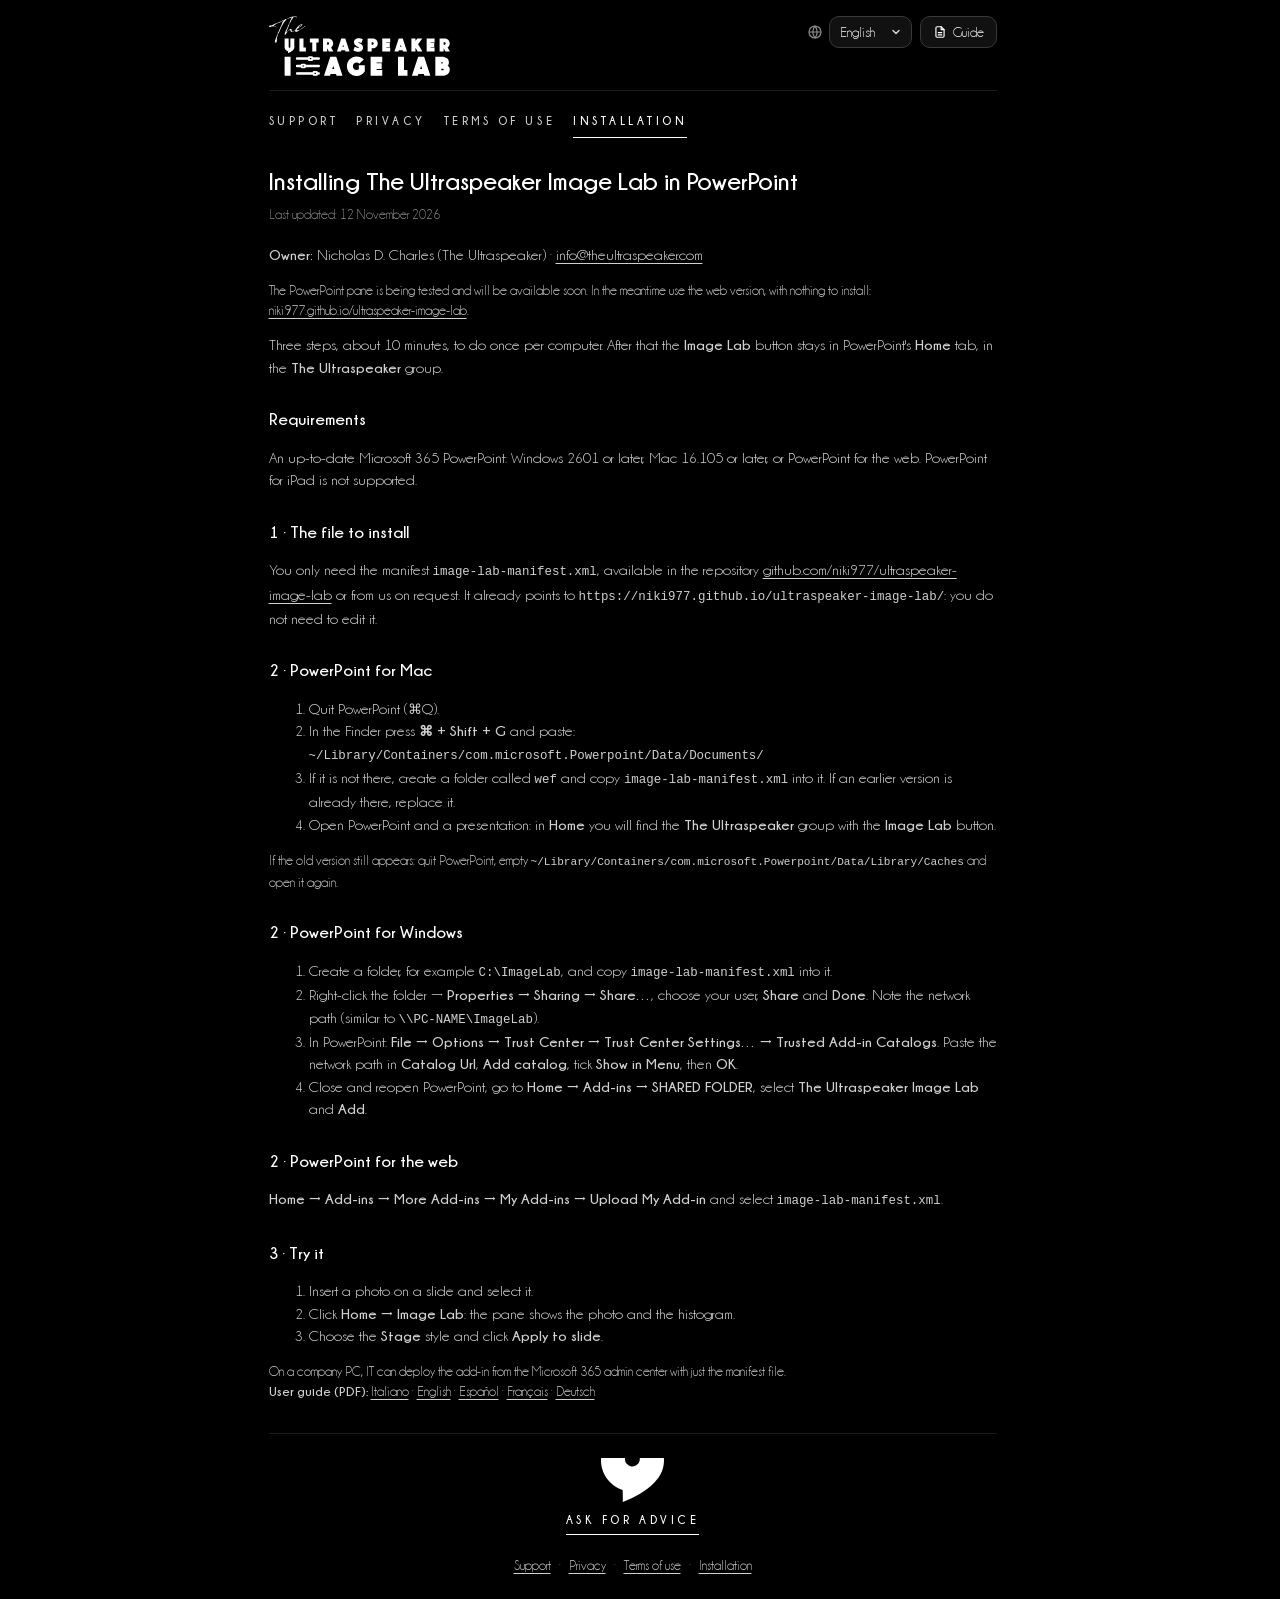
==== commit 6fd13abf: "versione 1.4.0" ====
--- a/GUIDA-INSTALLAZIONE.html
+++ b/GUIDA-INSTALLAZIONE.html
@@ -3,340 +3,215 @@
 <head>
 <meta charset="utf-8">
 <meta name="viewport" content="width=device-width, initial-scale=1">
-<title>Installazione · The Ultraspeaker QR Lab</title>
+<title>Installazione · The Ultraspeaker Image Lab</title>
 <meta name="theme-color" content="#000000">
 <meta name="color-scheme" content="dark">
-<link rel="icon" type="image/svg+xml" href="assets/favicon.svg?v=20261111">
-<link rel="icon" type="image/png" sizes="32x32" href="assets/favicon-32.png?v=20261111">
-<link rel="apple-touch-icon" href="assets/apple-touch-icon.png?v=20261111">
-<link rel="stylesheet" href="shared/ultraspeaker-lab.css?v=20261111">
-<link rel="stylesheet" href="css/app.css?v=20261111">
-<script src="shared/ultraspeaker-lang.js?v=20261111"></script>
+<link rel="icon" type="image/svg+xml" href="assets/favicon.svg?v=20261112">
+<link rel="icon" type="image/png" sizes="32x32" href="assets/image-lab-icon-32.png?v=20261112">
+<link rel="apple-touch-icon" href="assets/image-lab-icon-180.png?v=20261112">
+<link rel="stylesheet" href="shared/ultraspeaker-lab.css?v=20261112">
+<link rel="stylesheet" href="css/app.css?v=20261112">
+<script src="shared/ultraspeaker-lang.js?v=20261112"></script>
 <!-- Lingua letta prima del disegno della pagina, così compare subito il testo giusto -->
-<script>document.documentElement.lang = UltraspeakerLang.get("qrlab.lang");</script>
+<script>document.documentElement.lang = UltraspeakerLang.get("imagelab.lang");</script>
 </head>
 <body data-page="install">
 <div class="us-doc">
   <header class="us-header">
-    <a class="us-logo" href="https://www.theultraspeaker.com" target="_blank" rel="noopener"><img src="assets/qr-lab-logo.svg?v=20261111" alt="The Ultraspeaker QR Lab" width="158" height="60"></a>
+    <a class="us-logo" href="https://www.theultraspeaker.com" target="_blank" rel="noopener"><img src="assets/logo-image-lab-white.svg?v=20261112" alt="The Ultraspeaker Image Lab" width="167" height="60"></a>
     <div class="us-header-tools">
       <label class="us-lang"><svg viewBox="0 0 24 24" aria-hidden="true"><circle cx="12" cy="12" r="9"/><path d="M3 12h18M12 3a14 14 0 0 1 0 18M12 3a14 14 0 0 0 0 18"/></svg><span class="us-sr" data-t="language">Lingua</span><select id="lang"></select></label>
-      <a class="us-btn us-guide" id="usGuide" href="guide/qr-lab-guide-it.pdf" target="_blank" rel="noopener" aria-label="Guida d'utilizzo"><svg viewBox="0 0 24 24" aria-hidden="true"><path d="M14 3H7a2 2 0 0 0-2 2v14a2 2 0 0 0 2 2h10a2 2 0 0 0 2-2V8z"/><path d="M14 3v5h5M9 13h6M9 17h6"/></svg><span data-t="guide">Guida</span></a>
+      <a class="us-btn us-guide" id="usGuide" href="guide/image-lab-guide-it.pdf" target="_blank" rel="noopener" aria-label="Guida d'utilizzo"><svg viewBox="0 0 24 24" aria-hidden="true"><path d="M14 3H7a2 2 0 0 0-2 2v14a2 2 0 0 0 2 2h10a2 2 0 0 0 2-2V8z"/><path d="M14 3v5h5M9 13h6M9 17h6"/></svg><span data-t="guide">Guida</span></a>
     </div>
   </header>
   <nav class="us-doc-nav"><a href="support.html" data-nav="support">Supporto</a><a href="privacy.html" data-nav="privacy">Privacy</a><a href="terms.html" data-nav="terms">Condizioni d'uso</a><a href="GUIDA-INSTALLAZIONE.html" data-nav="install" aria-current="page">Installazione</a></nav>
 <main>
 <div data-lang="it" lang="it">
-<h1>Installare The Ultraspeaker QR Lab in PowerPoint</h1>
-<p class="us-updated">Ultimo aggiornamento: 11 novembre 2026</p>
+<h1>Installare The Ultraspeaker Image Lab in PowerPoint</h1>
+<p class="us-updated">Ultimo aggiornamento: 12 novembre 2026</p>
 <p><b>Titolare:</b> Nicholas D. Charles (The Ultraspeaker) · <a href="mailto:info@theultraspeaker.com">info@theultraspeaker.com</a></p>
-<p>Tre passaggi, circa 10 minuti, da fare una volta sola per ogni computer (Mac o Windows). Poi il pulsante <b>QR Lab</b> resta nella scheda <b>Home</b> di PowerPoint, con le due sezioni <b>QR</b> e <b>Reference</b>.</p>
-
-<h2><span class="n">1</span>Metti online i file (GitHub Pages, gratuito)</h2>
-<p>Gli add-in di Office si caricano sempre da un indirizzo web sicuro (https). GitHub Pages lo fornisce gratis.</p>
-<ol>
-<li>Crea un account gratuito su <b>github.com</b> (se non ce l'hai).</li>
-<li><b>+ → New repository</b>. Nome: <code>ultraspeaker-qr-lab</code>, visibilità <b>Public</b>, poi <b>Create repository</b>.</li>
-<li>Carica nel repository: tutti i file e le cartelle del repository (tra cui <code>index.html</code>, <code>taskpane.html</code>, <code>manifest.xml</code>, <code>shared</code>, <code>guide</code>, <code>assets</code> e <code>fonts</code>). Con GitHub Desktop: copia i file nella cartella del repository, poi <b>Commit to main</b> e <b>Push origin</b>.</li>
-<li><b>Settings → Pages</b>: in “Branch” scegli <b>main</b> e <b>/ (root)</b>, poi <b>Save</b>.</li>
-<li>Dopo 1–2 minuti apri <code>https://niki977.github.io/ultraspeaker-qr-lab/taskpane.html</code>: se vedi The Ultraspeaker QR Lab, è online.</li>
-</ol>
-
-<h2><span class="n">2</span>Il manifest è già pronto</h2>
-<p><code>manifest.xml</code> è già compilato per l'account GitHub <b>niki977</b> e punta a <code>https://niki977.github.io/ultraspeaker-qr-lab/</code>. Non devi modificarlo: basta che il repository si chiami esattamente <code>ultraspeaker-qr-lab</code>.</p>
-
-<h2><span class="n">3</span>Installa in PowerPoint per Mac</h2>
-<ol>
-<li>Chiudi PowerPoint.</li>
+<p class="note">Il pannello per PowerPoint è in fase di prova e sarà disponibile a breve. Nel frattempo usa la versione web, senza installare nulla: <a href="https://niki977.github.io/ultraspeaker-image-lab/">niki977.github.io/ultraspeaker-image-lab</a>.</p>
+<p>Tre passaggi, circa 10 minuti, da fare una volta sola per ogni computer. Poi il pulsante <b>Image Lab</b> resta nella scheda <b>Home</b> di PowerPoint, nel gruppo <b>The Ultraspeaker</b>.</p>
+<h2>Requisiti</h2>
+<p>PowerPoint di Microsoft 365 aggiornato: Windows 2601 o successivo, Mac 16.105 o successivo, oppure PowerPoint per il web. PowerPoint per iPad non è supportato.</p>
+<h2>1 · Il file da installare</h2>
+<p>Ti serve solo il manifest <code>image-lab-manifest.xml</code>, che trovi nel repository <a href="https://github.com/niki977/ultraspeaker-image-lab">github.com/niki977/ultraspeaker-image-lab</a> o che ti mandiamo su richiesta. Punta già a <code>https://niki977.github.io/ultraspeaker-image-lab/</code>: non devi modificarlo.</p>
+<h2>2 · PowerPoint per Mac</h2>
+<ol>
+<li>Chiudi PowerPoint (⌘Q).</li>
 <li>Nel Finder premi <b>⌘ + Maiusc + G</b> e incolla: <code>~/Library/Containers/com.microsoft.Powerpoint/Data/Documents/</code></li>
-<li>Se non c'è, crea una cartella chiamata <code>wef</code> e copia dentro <code>manifest.xml</code>.</li>
-<li>Apri PowerPoint e una presentazione, vai su <b>Home → Componenti aggiuntivi</b> e scegli <b>The Ultraspeaker QR Lab</b>.</li>
-<li>Da quel momento trovi il pulsante <b>QR Lab</b> nella scheda <b>Home</b>.</li>
-</ol>
-<p class="note">Se il comando non compare: chiudi PowerPoint del tutto (⌘Q) e riaprilo.</p>
-
-<h2><span class="n">3</span>Installa in PowerPoint per Windows</h2>
-<ol>
-<li>Crea una cartella, per esempio <code>C:\QRLab</code>, e copia dentro <code>manifest.xml</code>.</li>
-<li>Tasto destro sulla cartella → <b>Proprietà → Condivisione → Condividi…</b>, scegli il tuo utente, <b>Condividi</b> e <b>Fine</b>. Annota il percorso di rete (simile a <code>\\NOME-PC\QRLab</code>).</li>
+<li>Se non c'è, crea una cartella chiamata <code>wef</code> e copia dentro <code>image-lab-manifest.xml</code>. Se c'è già una versione precedente, sostituiscila.</li>
+<li>Apri PowerPoint e una presentazione: in <b>Home</b> trovi il gruppo <b>The Ultraspeaker</b> con il pulsante <b>Image Lab</b>.</li>
+</ol>
+<p class="note">Se compare ancora la versione vecchia: chiudi PowerPoint, svuota <code>~/Library/Containers/com.microsoft.Powerpoint/Data/Library/Caches</code> e riaprilo.</p>
+<h2>2 · PowerPoint per Windows</h2>
+<ol>
+<li>Crea una cartella, per esempio <code>C:\ImageLab</code>, e copia dentro <code>image-lab-manifest.xml</code>.</li>
+<li>Tasto destro sulla cartella → <b>Proprietà → Condivisione → Condividi…</b>, scegli il tuo utente, <b>Condividi</b> e <b>Fine</b>. Annota il percorso di rete (simile a <code>\\NOME-PC\ImageLab</code>).</li>
 <li>In PowerPoint: <b>File → Opzioni → Centro protezione → Impostazioni Centro protezione… → Cataloghi di componenti aggiuntivi attendibili</b>. Incolla il percorso di rete in <b>URL catalogo</b>, <b>Aggiungi catalogo</b>, spunta <b>Mostra nel menu</b>, poi <b>OK</b>.</li>
-<li>Chiudi e riapri PowerPoint, vai su <b>Home → Componenti aggiuntivi → CARTELLA CONDIVISA</b>, seleziona <b>The Ultraspeaker QR Lab</b> e <b>Aggiungi</b>.</li>
-</ol>
-<p class="note">Sul PC aziendale l'IT può distribuire l'add-in dal Microsoft 365 admin center con il solo file <code>manifest.xml</code>.</p>
-
-<h2><span class="n">+</span>Altri modi</h2>
-<ul>
-<li><b>PowerPoint sul web</b>: <b>Home → Componenti aggiuntivi → Altri componenti aggiuntivi → I miei componenti aggiuntivi → Carica il mio componente aggiuntivo</b> e seleziona <code>manifest.xml</code>.</li>
-<li><b>Versione web</b> (senza installare nulla): <code>https://niki977.github.io/ultraspeaker-qr-lab/</code>. Crea i QR e le citazioni anche da telefono.</li>
-</ul>
-
-<h2><span class="n">R</span>La sezione Reference in breve</h2>
-<ol>
-<li>Nel pannello scegli <b>Reference</b>, scrivi un DOI, un PMID, un link o il titolo e fai clic su <b>Cerca</b>.</li>
-<li>Controlla l'anteprima e gli eventuali avvisi (ritrattato, corretto, duplicato).</li>
-<li>Scegli stile (Vancouver, APA 7, AMA, Harvard), formato della citazione e layout, poi <b>Inserisci nella slide</b>.</li>
-<li>Alla fine usa <b>Aggiorna numerazione e citazioni</b> e <b>Genera le slide «Bibliografia»</b>.</li>
-</ol>
-<p>La ricerca richiede internet. Il posizionamento automatico e la bibliografia richiedono PowerPoint per Microsoft 365 aggiornato. Dettagli nella pagina <a href="support.html">Supporto</a>.</p>
-
-<h2><span class="n">?</span>Buono a sapersi</h2>
-<ul>
-<li>Per aggiornare l'add-in basta ricaricare i file nuovi su GitHub: PowerPoint userà la nuova versione alla prossima apertura. Se cambia <code>manifest.xml</code>, ricopialo anche nella cartella <code>wef</code> (Mac) o nella cartella condivisa (Windows).</li>
-<li>I QR sono statici: funzionano per sempre e senza abbonamenti. Prova sempre la scansione prima di stampare.</li>
-<li>L'add-in è in italiano, inglese, spagnolo, francese e tedesco; la lingua si cambia dal menu in alto a destra del pannello.</li>
-</ul>
-<p class="note"><b>Guida d'utilizzo in PDF:</b> <a href="guide/qr-lab-guide-it.pdf" target="_blank" rel="noopener" lang="it">Italiano</a> · <a href="guide/qr-lab-guide-en.pdf" target="_blank" rel="noopener" lang="en">English</a> · <a href="guide/qr-lab-guide-es.pdf" target="_blank" rel="noopener" lang="es">Español</a> · <a href="guide/qr-lab-guide-fr.pdf" target="_blank" rel="noopener" lang="fr">Français</a> · <a href="guide/qr-lab-guide-de.pdf" target="_blank" rel="noopener" lang="de">Deutsch</a></p>
+<li>Chiudi e riapri PowerPoint, vai su <b>Home → Componenti aggiuntivi → CARTELLA CONDIVISA</b>, seleziona <b>The Ultraspeaker Image Lab</b> e <b>Aggiungi</b>.</li>
+</ol>
+<h2>2 · PowerPoint per il web</h2>
+<p><b>Home → Componenti aggiuntivi → Altri componenti aggiuntivi → I miei componenti aggiuntivi → Carica il mio componente aggiuntivo</b> e seleziona <code>image-lab-manifest.xml</code>.</p>
+<h2>3 · Prova</h2>
+<ol>
+<li>Inserisci una foto in una slide e selezionala.</li>
+<li>Fai clic su <b>Home → Image Lab</b>: il pannello mostra la foto e l'istogramma.</li>
+<li>Scegli lo stile <b>Palco</b> e fai clic su <b>Applica alla slide</b>.</li>
+</ol>
+<p class="note">Sul PC aziendale l'IT può distribuire l'add-in dal Microsoft 365 admin center con il solo file del manifest.</p>
+<p class="note"><b>Guida d'utilizzo in PDF:</b> <a href="guide/image-lab-guide-it.pdf" target="_blank" rel="noopener" lang="it">Italiano</a> · <a href="guide/image-lab-guide-en.pdf" target="_blank" rel="noopener" lang="en">English</a> · <a href="guide/image-lab-guide-es.pdf" target="_blank" rel="noopener" lang="es">Español</a> · <a href="guide/image-lab-guide-fr.pdf" target="_blank" rel="noopener" lang="fr">Français</a> · <a href="guide/image-lab-guide-de.pdf" target="_blank" rel="noopener" lang="de">Deutsch</a></p>
 </div>
 <div data-lang="en" lang="en">
-<h1>Installing The Ultraspeaker QR Lab in PowerPoint</h1>
-<p class="us-updated">Last updated: 11 November 2026</p>
+<h1>Installing The Ultraspeaker Image Lab in PowerPoint</h1>
+<p class="us-updated">Last updated: 12 November 2026</p>
 <p><b>Owner:</b> Nicholas D. Charles (The Ultraspeaker) · <a href="mailto:info@theultraspeaker.com">info@theultraspeaker.com</a></p>
-<p>Three steps, about 10 minutes, to do once per computer (Mac or Windows). After that, the <b>QR Lab</b> button stays in PowerPoint's <b>Home</b> tab, with its two sections <b>QR</b> and <b>Reference</b>.</p>
-
-<h2><span class="n">1</span>Put the files online (GitHub Pages, free)</h2>
-<p>Office add-ins always load from a secure web address (https). GitHub Pages provides one for free.</p>
-<ol>
-<li>Create a free account on <b>github.com</b> (if you don't have one).</li>
-<li><b>+ → New repository</b>. Name: <code>ultraspeaker-qr-lab</code>, visibility <b>Public</b>, then <b>Create repository</b>.</li>
-<li>Upload to the repository: all the files and folders of the repository (including <code>index.html</code>, <code>taskpane.html</code>, <code>manifest.xml</code>, <code>shared</code>, <code>guide</code>, <code>assets</code> and <code>fonts</code>) folders. With GitHub Desktop: copy the files into the repository folder, then <b>Commit to main</b> and <b>Push origin</b>.</li>
-<li><b>Settings → Pages</b>: under “Branch” choose <b>main</b> and <b>/ (root)</b>, then <b>Save</b>.</li>
-<li>After 1–2 minutes open <code>https://niki977.github.io/ultraspeaker-qr-lab/taskpane.html</code>: if you see The Ultraspeaker QR Lab, it's online.</li>
-</ol>
-
-<h2><span class="n">2</span>The manifest is ready</h2>
-<p><code>manifest.xml</code> is already set up for the GitHub account <b>niki977</b> and points to <code>https://niki977.github.io/ultraspeaker-qr-lab/</code>. You don't need to edit it, as long as the repository is named exactly <code>ultraspeaker-qr-lab</code>.</p>
-
-<h2><span class="n">3</span>Install in PowerPoint for Mac</h2>
-<ol>
-<li>Quit PowerPoint.</li>
-<li>In Finder press <b>⌘ + Shift + G</b> and paste: <code>~/Library/Containers/com.microsoft.Powerpoint/Data/Documents/</code></li>
-<li>If it doesn't exist, create a folder named <code>wef</code> and copy <code>manifest.xml</code> into it.</li>
-<li>Open PowerPoint and a presentation, go to <b>Home → Add-ins</b> and choose <b>The Ultraspeaker QR Lab</b>.</li>
-<li>From then on you'll find the <b>QR Lab</b> button in the <b>Home</b> tab.</li>
-</ol>
-<p class="note">If the command doesn't appear, quit PowerPoint completely (⌘Q) and reopen it.</p>
-
-<h2><span class="n">3</span>Install in PowerPoint for Windows</h2>
-<ol>
-<li>Create a folder, for example <code>C:\QRLab</code>, and copy <code>manifest.xml</code> into it.</li>
-<li>Right-click the folder → <b>Properties → Sharing → Share…</b>, choose your user, <b>Share</b> and <b>Done</b>. Note the network path (similar to <code>\\PC-NAME\QRLab</code>).</li>
-<li>In PowerPoint: <b>File → Options → Trust Center → Trust Center Settings… → Trusted Add-in Catalogs</b>. Paste the network path into <b>Catalog Url</b>, <b>Add catalog</b>, tick <b>Show in Menu</b>, then <b>OK</b>.</li>
-<li>Close and reopen PowerPoint, go to <b>Home → Add-ins → SHARED FOLDER</b>, select <b>The Ultraspeaker QR Lab</b> and <b>Add</b>.</li>
-</ol>
-<p class="note">On a company PC, IT can deploy the add-in from the Microsoft 365 admin center using just <code>manifest.xml</code>.</p>
-
-<h2><span class="n">+</span>Other ways</h2>
-<ul>
-<li><b>PowerPoint on the web</b>: <b>Home → Add-ins → More Add-ins → My Add-ins → Upload My Add-in</b> and select <code>manifest.xml</code>.</li>
-<li><b>Web version</b> (nothing to install): <code>https://niki977.github.io/ultraspeaker-qr-lab/</code>. It creates QR codes and citations, from a phone too.</li>
-</ul>
-
-<h2><span class="n">R</span>The Reference section at a glance</h2>
-<ol>
-<li>In the panel choose <b>Reference</b>, type a DOI, a PMID, a link or the title and click <b>Search</b>.</li>
-<li>Check the preview and any warnings (retracted, corrected, duplicate).</li>
-<li>Choose the style (Vancouver, APA 7, AMA, Harvard), citation format and layout, then <b>Insert into slide</b>.</li>
-<li>At the end, use <b>Update numbering and citations</b> and <b>Create the “References” slides</b>.</li>
-</ol>
-<p>Searching needs an internet connection. Automatic positioning and the bibliography need an up-to-date PowerPoint for Microsoft 365. Details on the <a href="support.html">Support</a> page.</p>
-
-<h2><span class="n">?</span>Good to know</h2>
-<ul>
-<li>To update the add-in, just upload the new files to GitHub: PowerPoint uses the new version the next time it opens. If <code>manifest.xml</code> changes, copy it again into the <code>wef</code> folder (Mac) or the shared folder (Windows).</li>
-<li>QR codes are static: they work forever, without subscriptions. Always test the scan before printing.</li>
-<li>The add-in is available in Italian, English, Spanish, French and German; change the language from the menu at the top right of the panel.</li>
-</ul>
-<p class="note"><b>User guide (PDF):</b> <a href="guide/qr-lab-guide-it.pdf" target="_blank" rel="noopener" lang="it">Italiano</a> · <a href="guide/qr-lab-guide-en.pdf" target="_blank" rel="noopener" lang="en">English</a> · <a href="guide/qr-lab-guide-es.pdf" target="_blank" rel="noopener" lang="es">Español</a> · <a href="guide/qr-lab-guide-fr.pdf" target="_blank" rel="noopener" lang="fr">Français</a> · <a href="guide/qr-lab-guide-de.pdf" target="_blank" rel="noopener" lang="de">Deutsch</a></p>
+<p class="note">The PowerPoint pane is being tested and will be available soon. In the meantime use the web version, with nothing to install: <a href="https://niki977.github.io/ultraspeaker-image-lab/">niki977.github.io/ultraspeaker-image-lab</a>.</p>
+<p>Three steps, about 10 minutes, to do once per computer. After that the <b>Image Lab</b> button stays in PowerPoint's <b>Home</b> tab, in the <b>The Ultraspeaker</b> group.</p>
+<h2>Requirements</h2>
+<p>An up-to-date Microsoft 365 PowerPoint: Windows 2601 or later, Mac 16.105 or later, or PowerPoint for the web. PowerPoint for iPad is not supported.</p>
+<h2>1 · The file to install</h2>
+<p>You only need the manifest <code>image-lab-manifest.xml</code>, available in the repository <a href="https://github.com/niki977/ultraspeaker-image-lab">github.com/niki977/ultraspeaker-image-lab</a> or from us on request. It already points to <code>https://niki977.github.io/ultraspeaker-image-lab/</code>: you do not need to edit it.</p>
+<h2>2 · PowerPoint for Mac</h2>
+<ol>
+<li>Quit PowerPoint (⌘Q).</li>
+<li>In the Finder press <b>⌘ + Shift + G</b> and paste: <code>~/Library/Containers/com.microsoft.Powerpoint/Data/Documents/</code></li>
+<li>If it is not there, create a folder called <code>wef</code> and copy <code>image-lab-manifest.xml</code> into it. If an earlier version is already there, replace it.</li>
+<li>Open PowerPoint and a presentation: in <b>Home</b> you will find the <b>The Ultraspeaker</b> group with the <b>Image Lab</b> button.</li>
+</ol>
+<p class="note">If the old version still appears: quit PowerPoint, empty <code>~/Library/Containers/com.microsoft.Powerpoint/Data/Library/Caches</code> and open it again.</p>
+<h2>2 · PowerPoint for Windows</h2>
+<ol>
+<li>Create a folder, for example <code>C:\ImageLab</code>, and copy <code>image-lab-manifest.xml</code> into it.</li>
+<li>Right-click the folder → <b>Properties → Sharing → Share…</b>, choose your user, <b>Share</b> and <b>Done</b>. Note the network path (similar to <code>\\PC-NAME\ImageLab</code>).</li>
+<li>In PowerPoint: <b>File → Options → Trust Center → Trust Center Settings… → Trusted Add-in Catalogs</b>. Paste the network path in <b>Catalog Url</b>, <b>Add catalog</b>, tick <b>Show in Menu</b>, then <b>OK</b>.</li>
+<li>Close and reopen PowerPoint, go to <b>Home → Add-ins → SHARED FOLDER</b>, select <b>The Ultraspeaker Image Lab</b> and <b>Add</b>.</li>
+</ol>
+<h2>2 · PowerPoint for the web</h2>
+<p><b>Home → Add-ins → More Add-ins → My Add-ins → Upload My Add-in</b> and select <code>image-lab-manifest.xml</code>.</p>
+<h2>3 · Try it</h2>
+<ol>
+<li>Insert a photo on a slide and select it.</li>
+<li>Click <b>Home → Image Lab</b>: the pane shows the photo and the histogram.</li>
+<li>Choose the <b>Stage</b> style and click <b>Apply to slide</b>.</li>
+</ol>
+<p class="note">On a company PC, IT can deploy the add-in from the Microsoft 365 admin center with just the manifest file.</p>
+<p class="note"><b>User guide (PDF):</b> <a href="guide/image-lab-guide-it.pdf" target="_blank" rel="noopener" lang="it">Italiano</a> · <a href="guide/image-lab-guide-en.pdf" target="_blank" rel="noopener" lang="en">English</a> · <a href="guide/image-lab-guide-es.pdf" target="_blank" rel="noopener" lang="es">Español</a> · <a href="guide/image-lab-guide-fr.pdf" target="_blank" rel="noopener" lang="fr">Français</a> · <a href="guide/image-lab-guide-de.pdf" target="_blank" rel="noopener" lang="de">Deutsch</a></p>
 </div>
 <div data-lang="es" lang="es">
-<h1>Instalar The Ultraspeaker QR Lab en PowerPoint</h1>
-<p class="us-updated">Última actualización: 11 de noviembre de 2026</p>
+<h1>Instalar The Ultraspeaker Image Lab en PowerPoint</h1>
+<p class="us-updated">Última actualización: 12 de noviembre de 2026</p>
 <p><b>Titular:</b> Nicholas D. Charles (The Ultraspeaker) · <a href="mailto:info@theultraspeaker.com">info@theultraspeaker.com</a></p>
-<p>Tres pasos, unos 10 minutos, una sola vez por ordenador (Mac o Windows). Después el botón <b>QR Lab</b> queda en la pestaña <b>Inicio</b> de PowerPoint, con sus dos secciones <b>QR</b> y <b>Referencias</b>.</p>
-
-<h2><span class="n">1</span>Publica los archivos (GitHub Pages, gratis)</h2>
-<p>Los complementos de Office siempre se cargan desde una dirección web segura (https). GitHub Pages la ofrece gratis.</p>
-<ol>
-<li>Crea una cuenta gratuita en <b>github.com</b> (si no la tienes).</li>
-<li><b>+ → New repository</b>. Nombre: <code>ultraspeaker-qr-lab</code>, visibilidad <b>Public</b>, luego <b>Create repository</b>.</li>
-<li>Sube al repositorio: todos los archivos y carpetas del repositorio (entre ellos <code>index.html</code>, <code>taskpane.html</code>, <code>manifest.xml</code>, <code>shared</code>, <code>guide</code>, <code>assets</code> y <code>fonts</code>). Con GitHub Desktop: copia los archivos en la carpeta del repositorio, luego <b>Commit to main</b> y <b>Push origin</b>.</li>
-<li><b>Settings → Pages</b>: en “Branch” elige <b>main</b> y <b>/ (root)</b>, luego <b>Save</b>.</li>
-<li>Tras 1–2 minutos abre <code>https://niki977.github.io/ultraspeaker-qr-lab/taskpane.html</code>: si ves The Ultraspeaker QR Lab, ya está en línea.</li>
-</ol>
-
-<h2><span class="n">2</span>El manifiesto ya está listo</h2>
-<p><code>manifest.xml</code> ya está configurado para la cuenta de GitHub <b>niki977</b> y apunta a <code>https://niki977.github.io/ultraspeaker-qr-lab/</code>. No hace falta editarlo, siempre que el repositorio se llame exactamente <code>ultraspeaker-qr-lab</code>.</p>
-
-<h2><span class="n">3</span>Instalar en PowerPoint para Mac</h2>
-<ol>
-<li>Cierra PowerPoint.</li>
+<p class="note">El panel para PowerPoint está en fase de prueba y estará disponible muy pronto. Mientras tanto usa la versión web, sin instalar nada: <a href="https://niki977.github.io/ultraspeaker-image-lab/">niki977.github.io/ultraspeaker-image-lab</a>.</p>
+<p>Tres pasos, unos 10 minutos, una sola vez por ordenador. Después el botón <b>Image Lab</b> queda en la pestaña <b>Inicio</b> de PowerPoint, en el grupo <b>The Ultraspeaker</b>.</p>
+<h2>Requisitos</h2>
+<p>PowerPoint de Microsoft 365 actualizado: Windows 2601 o posterior, Mac 16.105 o posterior, o PowerPoint para la web. PowerPoint para iPad no es compatible.</p>
+<h2>1 · El archivo que hay que instalar</h2>
+<p>Solo necesitas el manifiesto <code>image-lab-manifest.xml</code>, que está en el repositorio <a href="https://github.com/niki977/ultraspeaker-image-lab">github.com/niki977/ultraspeaker-image-lab</a> o que te enviamos si lo pides. Ya apunta a <code>https://niki977.github.io/ultraspeaker-image-lab/</code>: no tienes que modificarlo.</p>
+<h2>2 · PowerPoint para Mac</h2>
+<ol>
+<li>Cierra PowerPoint (⌘Q).</li>
 <li>En el Finder pulsa <b>⌘ + Mayús + G</b> y pega: <code>~/Library/Containers/com.microsoft.Powerpoint/Data/Documents/</code></li>
-<li>Si no existe, crea una carpeta llamada <code>wef</code> y copia dentro <code>manifest.xml</code>.</li>
-<li>Abre PowerPoint y una presentación, ve a <b>Inicio → Complementos</b> y elige <b>The Ultraspeaker QR Lab</b>.</li>
-<li>A partir de ahí encontrarás el botón <b>QR Lab</b> en la pestaña <b>Inicio</b>.</li>
-</ol>
-<p class="note">Si el comando no aparece, cierra PowerPoint por completo (⌘Q) y vuelve a abrirlo.</p>
-
-<h2><span class="n">3</span>Instalar en PowerPoint para Windows</h2>
-<ol>
-<li>Crea una carpeta, por ejemplo <code>C:\QRLab</code>, y copia dentro <code>manifest.xml</code>.</li>
-<li>Clic derecho en la carpeta → <b>Propiedades → Compartir → Compartir…</b>, elige tu usuario, <b>Compartir</b> y <b>Listo</b>. Anota la ruta de red (similar a <code>\\NOMBRE-PC\QRLab</code>).</li>
-<li>En PowerPoint: <b>Archivo → Opciones → Centro de confianza → Configuración del Centro de confianza… → Catálogos de complementos de confianza</b>. Pega la ruta de red en <b>Dirección URL del catálogo</b>, <b>Agregar catálogo</b>, marca <b>Mostrar en menú</b> y <b>Aceptar</b>.</li>
-<li>Cierra y abre PowerPoint, ve a <b>Inicio → Complementos → CARPETA COMPARTIDA</b>, selecciona <b>The Ultraspeaker QR Lab</b> y <b>Agregar</b>.</li>
-</ol>
-<p class="note">En un PC de empresa, el departamento de TI puede distribuir el complemento desde el Centro de administración de Microsoft 365 con solo el archivo <code>manifest.xml</code>.</p>
-
-<h2><span class="n">+</span>Otras formas</h2>
-<ul>
-<li><b>PowerPoint en la web</b>: <b>Inicio → Complementos → Más complementos → Mis complementos → Cargar mi complemento</b> y selecciona <code>manifest.xml</code>.</li>
-<li><b>Versión web</b> (sin instalar nada): <code>https://niki977.github.io/ultraspeaker-qr-lab/</code>. Crea códigos QR y citas, también desde el teléfono.</li>
-</ul>
-
-<h2><span class="n">R</span>La sección Referencias en breve</h2>
-<ol>
-<li>En el panel elige <b>Referencias</b>, escribe un DOI, un PMID, un enlace o el título y haz clic en <b>Buscar</b>.</li>
-<li>Revisa la vista previa y los posibles avisos (retractado, corregido, duplicado).</li>
-<li>Elige el estilo (Vancouver, APA 7, AMA, Harvard), el formato de la cita y el diseño, luego <b>Insertar en la diapositiva</b>.</li>
-<li>Al final usa <b>Actualizar numeración y citas</b> y <b>Crear las diapositivas «Bibliografía»</b>.</li>
-</ol>
-<p>La búsqueda requiere internet. La colocación automática y la bibliografía requieren PowerPoint para Microsoft 365 actualizado. Detalles en la página de <a href="support.html">Soporte</a>.</p>
-
-<h2><span class="n">?</span>Conviene saber</h2>
-<ul>
-<li>Para actualizar el complemento basta con subir los archivos nuevos a GitHub: PowerPoint usará la nueva versión la próxima vez que se abra. Si cambia <code>manifest.xml</code>, cópialo de nuevo en la carpeta <code>wef</code> (Mac) o en la carpeta compartida (Windows).</li>
-<li>Los QR son estáticos: funcionan para siempre y sin suscripciones. Prueba siempre el escaneo antes de imprimir.</li>
-<li>El complemento está en italiano, inglés, español, francés y alemán; el idioma se cambia desde el menú arriba a la derecha del panel.</li>
-</ul>
-<p class="note"><b>Guía de uso en PDF:</b> <a href="guide/qr-lab-guide-it.pdf" target="_blank" rel="noopener" lang="it">Italiano</a> · <a href="guide/qr-lab-guide-en.pdf" target="_blank" rel="noopener" lang="en">English</a> · <a href="guide/qr-lab-guide-es.pdf" target="_blank" rel="noopener" lang="es">Español</a> · <a href="guide/qr-lab-guide-fr.pdf" target="_blank" rel="noopener" lang="fr">Français</a> · <a href="guide/qr-lab-guide-de.pdf" target="_blank" rel="noopener" lang="de">Deutsch</a></p>
+<li>Si no existe, crea una carpeta llamada <code>wef</code> y copia dentro <code>image-lab-manifest.xml</code>. Si ya hay una versión anterior, sustitúyela.</li>
+<li>Abre PowerPoint y una presentación: en <b>Inicio</b> encuentras el grupo <b>The Ultraspeaker</b> con el botón <b>Image Lab</b>.</li>
+</ol>
+<p class="note">Si sigue apareciendo la versión antigua: cierra PowerPoint, vacía <code>~/Library/Containers/com.microsoft.Powerpoint/Data/Library/Caches</code> y vuelve a abrirlo.</p>
+<h2>2 · PowerPoint para Windows</h2>
+<ol>
+<li>Crea una carpeta, por ejemplo <code>C:\ImageLab</code>, y copia dentro <code>image-lab-manifest.xml</code>.</li>
+<li>Clic derecho en la carpeta → <b>Propiedades → Compartir → Compartir…</b>, elige tu usuario, <b>Compartir</b> y <b>Listo</b>. Anota la ruta de red (parecida a <code>\\NOMBRE-PC\ImageLab</code>).</li>
+<li>En PowerPoint: <b>Archivo → Opciones → Centro de confianza → Configuración del Centro de confianza… → Catálogos de complementos de confianza</b>. Pega la ruta de red en <b>Dirección URL del catálogo</b>, <b>Agregar catálogo</b>, marca <b>Mostrar en el menú</b> y <b>Aceptar</b>.</li>
+<li>Cierra y vuelve a abrir PowerPoint, ve a <b>Inicio → Complementos → CARPETA COMPARTIDA</b>, selecciona <b>The Ultraspeaker Image Lab</b> y <b>Agregar</b>.</li>
+</ol>
+<h2>2 · PowerPoint para la web</h2>
+<p><b>Inicio → Complementos → Más complementos → Mis complementos → Cargar mi complemento</b> y selecciona <code>image-lab-manifest.xml</code>.</p>
+<h2>3 · Pruébalo</h2>
+<ol>
+<li>Inserta una foto en una diapositiva y selecciónala.</li>
+<li>Haz clic en <b>Inicio → Image Lab</b>: el panel muestra la foto y el histograma.</li>
+<li>Elige el estilo <b>Escenario</b> y haz clic en <b>Aplicar a la diapositiva</b>.</li>
+</ol>
+<p class="note">En el ordenador de la empresa, el departamento de IT puede distribuir el complemento desde el Centro de administración de Microsoft 365 con solo el archivo del manifiesto.</p>
+<p class="note"><b>Guía de uso en PDF:</b> <a href="guide/image-lab-guide-it.pdf" target="_blank" rel="noopener" lang="it">Italiano</a> · <a href="guide/image-lab-guide-en.pdf" target="_blank" rel="noopener" lang="en">English</a> · <a href="guide/image-lab-guide-es.pdf" target="_blank" rel="noopener" lang="es">Español</a> · <a href="guide/image-lab-guide-fr.pdf" target="_blank" rel="noopener" lang="fr">Français</a> · <a href="guide/image-lab-guide-de.pdf" target="_blank" rel="noopener" lang="de">Deutsch</a></p>
 </div>
 <div data-lang="fr" lang="fr">
-<h1>Installer The Ultraspeaker QR Lab dans PowerPoint</h1>
-<p class="us-updated">Dernière mise à jour : 11 novembre 2026</p>
+<h1>Installer The Ultraspeaker Image Lab dans PowerPoint</h1>
+<p class="us-updated">Dernière mise à jour: 12 novembre 2026</p>
 <p><b>Titulaire:</b> Nicholas D. Charles (The Ultraspeaker) · <a href="mailto:info@theultraspeaker.com">info@theultraspeaker.com</a></p>
-<p>Trois étapes, environ 10 minutes, à faire une seule fois par ordinateur (Mac ou Windows). Ensuite, le bouton <b>QR Lab</b> reste dans l'onglet <b>Accueil</b> de PowerPoint, avec ses deux sections <b>QR</b> et <b>Références</b>.</p>
-
-<h2><span class="n">1</span>Mettez les fichiers en ligne (GitHub Pages, gratuit)</h2>
-<p>Les compléments Office se chargent toujours depuis une adresse web sécurisée (https). GitHub Pages la fournit gratuitement.</p>
-<ol>
-<li>Créez un compte gratuit sur <b>github.com</b> (si vous n'en avez pas).</li>
-<li><b>+ → New repository</b>. Nom : <code>ultraspeaker-qr-lab</code>, visibilité <b>Public</b>, puis <b>Create repository</b>.</li>
-<li>Envoyez dans le dépôt : tous les fichiers et dossiers du dépôt (dont <code>index.html</code>, <code>taskpane.html</code>, <code>manifest.xml</code>, <code>shared</code>, <code>guide</code>, <code>assets</code> et <code>fonts</code>). Avec GitHub Desktop : copiez les fichiers dans le dossier du dépôt, puis <b>Commit to main</b> et <b>Push origin</b>.</li>
-<li><b>Settings → Pages</b> : dans « Branch », choisissez <b>main</b> et <b>/ (root)</b>, puis <b>Save</b>.</li>
-<li>Après 1 à 2 minutes, ouvrez <code>https://niki977.github.io/ultraspeaker-qr-lab/taskpane.html</code> : si vous voyez The Ultraspeaker QR Lab, c'est en ligne.</li>
-</ol>
-
-<h2><span class="n">2</span>Le manifeste est prêt</h2>
-<p><code>manifest.xml</code> est déjà configuré pour le compte GitHub <b>niki977</b> et pointe vers <code>https://niki977.github.io/ultraspeaker-qr-lab/</code>. Inutile de le modifier, à condition que le dépôt s'appelle exactement <code>ultraspeaker-qr-lab</code>.</p>
-
-<h2><span class="n">3</span>Installer dans PowerPoint pour Mac</h2>
-<ol>
-<li>Quittez PowerPoint.</li>
+<p class="note">Le volet pour PowerPoint est en phase de test et sera bientôt disponible. En attendant, utilisez la version web, sans rien installer : <a href="https://niki977.github.io/ultraspeaker-image-lab/">niki977.github.io/ultraspeaker-image-lab</a>.</p>
+<p>Trois étapes, environ 10 minutes, une seule fois par ordinateur. Ensuite, le bouton <b>Image Lab</b> reste dans l'onglet <b>Accueil</b> de PowerPoint, dans le groupe <b>The Ultraspeaker</b>.</p>
+<h2>Configuration requise</h2>
+<p>PowerPoint de Microsoft 365 à jour : Windows 2601 ou ultérieur, Mac 16.105 ou ultérieur, ou PowerPoint pour le web. PowerPoint pour iPad n'est pas pris en charge.</p>
+<h2>1 · Le fichier à installer</h2>
+<p>Il vous faut seulement le manifeste <code>image-lab-manifest.xml</code>, disponible dans le dépôt <a href="https://github.com/niki977/ultraspeaker-image-lab">github.com/niki977/ultraspeaker-image-lab</a> ou sur demande. Il pointe déjà vers <code>https://niki977.github.io/ultraspeaker-image-lab/</code> : vous n'avez pas à le modifier.</p>
+<h2>2 · PowerPoint pour Mac</h2>
+<ol>
+<li>Quittez PowerPoint (⌘Q).</li>
 <li>Dans le Finder, appuyez sur <b>⌘ + Maj + G</b> et collez : <code>~/Library/Containers/com.microsoft.Powerpoint/Data/Documents/</code></li>
-<li>S'il n'existe pas, créez un dossier nommé <code>wef</code> et copiez-y <code>manifest.xml</code>.</li>
-<li>Ouvrez PowerPoint et une présentation, allez dans <b>Accueil → Compléments</b> et choisissez <b>The Ultraspeaker QR Lab</b>.</li>
-<li>Vous trouverez ensuite le bouton <b>QR Lab</b> dans l'onglet <b>Accueil</b>.</li>
-</ol>
-<p class="note">Si la commande n'apparaît pas, quittez complètement PowerPoint (⌘Q) et rouvrez-le.</p>
-
-<h2><span class="n">3</span>Installer dans PowerPoint pour Windows</h2>
-<ol>
-<li>Créez un dossier, par exemple <code>C:\QRLab</code>, et copiez-y <code>manifest.xml</code>.</li>
-<li>Clic droit sur le dossier → <b>Propriétés → Partage → Partager…</b>, choisissez votre utilisateur, <b>Partager</b> puis <b>Terminé</b>. Notez le chemin réseau (du type <code>\\NOM-PC\QRLab</code>).</li>
-<li>Dans PowerPoint : <b>Fichier → Options → Centre de gestion de la confidentialité → Paramètres du Centre de gestion de la confidentialité… → Catalogues de compléments approuvés</b>. Collez le chemin réseau dans <b>URL du catalogue</b>, <b>Ajouter un catalogue</b>, cochez <b>Afficher dans le menu</b>, puis <b>OK</b>.</li>
-<li>Fermez et rouvrez PowerPoint, allez dans <b>Accueil → Compléments → DOSSIER PARTAGÉ</b>, sélectionnez <b>The Ultraspeaker QR Lab</b> puis <b>Ajouter</b>.</li>
-</ol>
-<p class="note">Sur un PC d'entreprise, le service informatique peut déployer le complément depuis le Centre d'administration Microsoft 365 avec le seul fichier <code>manifest.xml</code>.</p>
-
-<h2><span class="n">+</span>Autres possibilités</h2>
-<ul>
-<li><b>PowerPoint pour le web</b> : <b>Accueil → Compléments → Plus de compléments → Mes compléments → Charger mon complément</b> et sélectionnez <code>manifest.xml</code>.</li>
-<li><b>Version web</b> (rien à installer) : <code>https://niki977.github.io/ultraspeaker-qr-lab/</code>. Elle crée des QR codes et des citations, aussi depuis un téléphone.</li>
-</ul>
-
-<h2><span class="n">R</span>La section Références en bref</h2>
-<ol>
-<li>Dans le volet, choisissez <b>Références</b>, saisissez un DOI, un PMID, un lien ou le titre et cliquez sur <b>Rechercher</b>.</li>
-<li>Vérifiez l'aperçu et les éventuelles alertes (rétracté, corrigé, doublon).</li>
-<li>Choisissez le style (Vancouver, APA 7, AMA, Harvard), le format de citation et la mise en page, puis <b>Insérer dans la diapositive</b>.</li>
-<li>À la fin, utilisez <b>Mettre à jour numérotation et citations</b> et <b>Créer les diapositives « Bibliographie »</b>.</li>
-</ol>
-<p>La recherche nécessite internet. Le placement automatique et la bibliographie nécessitent PowerPoint pour Microsoft 365 à jour. Détails sur la page <a href="support.html">Assistance</a>.</p>
-
-<h2><span class="n">?</span>Bon à savoir</h2>
-<ul>
-<li>Pour mettre à jour le complément, il suffit d'envoyer les nouveaux fichiers sur GitHub : PowerPoint utilisera la nouvelle version à la prochaine ouverture. Si <code>manifest.xml</code> change, recopiez-le aussi dans le dossier <code>wef</code> (Mac) ou le dossier partagé (Windows).</li>
-<li>Les QR codes sont statiques : ils fonctionnent pour toujours, sans abonnement. Testez toujours la lecture avant d'imprimer.</li>
-<li>Le complément est disponible en italien, anglais, espagnol, français et allemand ; changez la langue avec le menu en haut à droite du volet.</li>
-</ul>
-<p class="note"><b>Guide d'utilisation en PDF:</b> <a href="guide/qr-lab-guide-it.pdf" target="_blank" rel="noopener" lang="it">Italiano</a> · <a href="guide/qr-lab-guide-en.pdf" target="_blank" rel="noopener" lang="en">English</a> · <a href="guide/qr-lab-guide-es.pdf" target="_blank" rel="noopener" lang="es">Español</a> · <a href="guide/qr-lab-guide-fr.pdf" target="_blank" rel="noopener" lang="fr">Français</a> · <a href="guide/qr-lab-guide-de.pdf" target="_blank" rel="noopener" lang="de">Deutsch</a></p>
+<li>S'il n'existe pas, créez un dossier nommé <code>wef</code> et copiez-y <code>image-lab-manifest.xml</code>. Si une version précédente s'y trouve, remplacez-la.</li>
+<li>Ouvrez PowerPoint et une présentation : dans <b>Accueil</b>, vous trouvez le groupe <b>The Ultraspeaker</b> avec le bouton <b>Image Lab</b>.</li>
+</ol>
+<p class="note">Si l'ancienne version apparaît encore : quittez PowerPoint, videz <code>~/Library/Containers/com.microsoft.Powerpoint/Data/Library/Caches</code> et rouvrez-le.</p>
+<h2>2 · PowerPoint pour Windows</h2>
+<ol>
+<li>Créez un dossier, par exemple <code>C:\ImageLab</code>, et copiez-y <code>image-lab-manifest.xml</code>.</li>
+<li>Clic droit sur le dossier → <b>Propriétés → Partage → Partager…</b>, choisissez votre utilisateur, <b>Partager</b> puis <b>Terminé</b>. Notez le chemin réseau (du type <code>\\NOM-PC\ImageLab</code>).</li>
+<li>Dans PowerPoint : <b>Fichier → Options → Centre de gestion de la confidentialité → Paramètres… → Catalogues de compléments approuvés</b>. Collez le chemin réseau dans <b>URL du catalogue</b>, <b>Ajouter un catalogue</b>, cochez <b>Afficher dans le menu</b>, puis <b>OK</b>.</li>
+<li>Fermez et rouvrez PowerPoint, allez dans <b>Accueil → Compléments → DOSSIER PARTAGÉ</b>, sélectionnez <b>The Ultraspeaker Image Lab</b> et <b>Ajouter</b>.</li>
+</ol>
+<h2>2 · PowerPoint pour le web</h2>
+<p><b>Accueil → Compléments → Plus de compléments → Mes compléments → Charger mon complément</b> et sélectionnez <code>image-lab-manifest.xml</code>.</p>
+<h2>3 · Essayez</h2>
+<ol>
+<li>Insérez une photo sur une diapositive et sélectionnez-la.</li>
+<li>Cliquez sur <b>Accueil → Image Lab</b> : le volet affiche la photo et l'histogramme.</li>
+<li>Choisissez le style <b>Scène</b> et cliquez sur <b>Appliquer à la diapositive</b>.</li>
+</ol>
+<p class="note">Sur un PC d'entreprise, le service informatique peut déployer le complément depuis le Centre d'administration Microsoft 365 avec le seul fichier du manifeste.</p>
+<p class="note"><b>Guide d'utilisation en PDF:</b> <a href="guide/image-lab-guide-it.pdf" target="_blank" rel="noopener" lang="it">Italiano</a> · <a href="guide/image-lab-guide-en.pdf" target="_blank" rel="noopener" lang="en">English</a> · <a href="guide/image-lab-guide-es.pdf" target="_blank" rel="noopener" lang="es">Español</a> · <a href="guide/image-lab-guide-fr.pdf" target="_blank" rel="noopener" lang="fr">Français</a> · <a href="guide/image-lab-guide-de.pdf" target="_blank" rel="noopener" lang="de">Deutsch</a></p>
 </div>
 <div data-lang="de" lang="de">
-<h1>The Ultraspeaker QR Lab in PowerPoint installieren</h1>
-<p class="us-updated">Zuletzt aktualisiert: 11. November 2026</p>
-<p><b>Inhaber:</b> Nicholas D. Charles (The Ultraspeaker) · <a href="mailto:info@theultraspeaker.com">info@theultraspeaker.com</a></p>
-<p>Drei Schritte, etwa 10 Minuten, einmal pro Computer (Mac oder Windows). Danach bleibt die Schaltfläche <b>QR Lab</b> in der Registerkarte <b>Start</b> von PowerPoint, mit den beiden Bereichen <b>QR</b> und <b>Literatur</b>.</p>
-
-<h2><span class="n">1</span>Dateien online stellen (GitHub Pages, kostenlos)</h2>
-<p>Office-Add-ins werden immer von einer sicheren Webadresse (https) geladen. GitHub Pages stellt sie kostenlos bereit.</p>
-<ol>
-<li>Erstellen Sie ein kostenloses Konto auf <b>github.com</b> (falls noch nicht vorhanden).</li>
-<li><b>+ → New repository</b>. Name: <code>ultraspeaker-qr-lab</code>, Sichtbarkeit <b>Public</b>, dann <b>Create repository</b>.</li>
-<li>Laden Sie in das Repository hoch: alle Dateien und Ordner des Repositorys (darunter <code>index.html</code>, <code>taskpane.html</code>, <code>manifest.xml</code>, <code>shared</code>, <code>guide</code>, <code>assets</code> und <code>fonts</code>). Mit GitHub Desktop: Dateien in den Repository-Ordner kopieren, dann <b>Commit to main</b> und <b>Push origin</b>.</li>
-<li><b>Settings → Pages</b>: unter „Branch“ <b>main</b> und <b>/ (root)</b> wählen, dann <b>Save</b>.</li>
-<li>Öffnen Sie nach 1–2 Minuten <code>https://niki977.github.io/ultraspeaker-qr-lab/taskpane.html</code>: Wenn Sie The Ultraspeaker QR Lab sehen, ist es online.</li>
-</ol>
-
-<h2><span class="n">2</span>Das Manifest ist fertig</h2>
-<p><code>manifest.xml</code> ist bereits für das GitHub-Konto <b>niki977</b> eingerichtet und verweist auf <code>https://niki977.github.io/ultraspeaker-qr-lab/</code>. Sie müssen es nicht ändern, solange das Repository genau <code>ultraspeaker-qr-lab</code> heißt.</p>
-
-<h2><span class="n">3</span>In PowerPoint für Mac installieren</h2>
-<ol>
-<li>Beenden Sie PowerPoint.</li>
+<h1>The Ultraspeaker Image Lab in PowerPoint installieren</h1>
+<p class="us-updated">Zuletzt aktualisiert: 12. November 2026</p>
+<p><b>Verantwortlich:</b> Nicholas D. Charles (The Ultraspeaker) · <a href="mailto:info@theultraspeaker.com">info@theultraspeaker.com</a></p>
+<p class="note">Der Bereich für PowerPoint wird gerade getestet und ist bald verfügbar. Nutzen Sie bis dahin die Webversion, ohne etwas zu installieren: <a href="https://niki977.github.io/ultraspeaker-image-lab/">niki977.github.io/ultraspeaker-image-lab</a>.</p>
+<p>Drei Schritte, etwa 10 Minuten, einmal pro Computer. Danach bleibt die Schaltfläche <b>Image Lab</b> auf der Registerkarte <b>Start</b> von PowerPoint, in der Gruppe <b>The Ultraspeaker</b>.</p>
+<h2>Voraussetzungen</h2>
+<p>Ein aktuelles PowerPoint aus Microsoft 365: Windows 2601 oder neuer, Mac 16.105 oder neuer oder PowerPoint für das Web. PowerPoint für iPad wird nicht unterstützt.</p>
+<h2>1 · Die zu installierende Datei</h2>
+<p>Sie brauchen nur das Manifest <code>image-lab-manifest.xml</code>, das im Repository <a href="https://github.com/niki977/ultraspeaker-image-lab">github.com/niki977/ultraspeaker-image-lab</a> liegt oder das wir Ihnen auf Anfrage schicken. Es verweist bereits auf <code>https://niki977.github.io/ultraspeaker-image-lab/</code>: Sie müssen es nicht ändern.</p>
+<h2>2 · PowerPoint für Mac</h2>
+<ol>
+<li>Beenden Sie PowerPoint (⌘Q).</li>
 <li>Drücken Sie im Finder <b>⌘ + Umschalt + G</b> und fügen Sie ein: <code>~/Library/Containers/com.microsoft.Powerpoint/Data/Documents/</code></li>
-<li>Falls nicht vorhanden, erstellen Sie einen Ordner namens <code>wef</code> und kopieren Sie <code>manifest.xml</code> hinein.</li>
-<li>Öffnen Sie PowerPoint und eine Präsentation, gehen Sie zu <b>Start → Add-Ins</b> und wählen Sie <b>The Ultraspeaker QR Lab</b>.</li>
-<li>Danach finden Sie die Schaltfläche <b>QR Lab</b> in der Registerkarte <b>Start</b>.</li>
-</ol>
-<p class="note">Wenn der Befehl nicht erscheint, beenden Sie PowerPoint vollständig (⌘Q) und öffnen Sie es erneut.</p>
-
-<h2><span class="n">3</span>In PowerPoint für Windows installieren</h2>
-<ol>
-<li>Erstellen Sie einen Ordner, zum Beispiel <code>C:\QRLab</code>, und kopieren Sie <code>manifest.xml</code> hinein.</li>
-<li>Rechtsklick auf den Ordner → <b>Eigenschaften → Freigabe → Freigabe…</b>, Ihren Benutzer wählen, <b>Freigabe</b> und <b>Fertig</b>. Notieren Sie den Netzwerkpfad (ähnlich <code>\\PC-NAME\QRLab</code>).</li>
-<li>In PowerPoint: <b>Datei → Optionen → Trust Center → Einstellungen für das Trust Center… → Kataloge vertrauenswürdiger Add-Ins</b>. Netzwerkpfad bei <b>Katalog-URL</b> einfügen, <b>Katalog hinzufügen</b>, <b>Im Menü anzeigen</b> aktivieren, dann <b>OK</b>.</li>
-<li>PowerPoint schließen und neu öffnen, <b>Start → Add-Ins → FREIGEGEBENER ORDNER</b>, <b>The Ultraspeaker QR Lab</b> auswählen und <b>Hinzufügen</b>.</li>
-</ol>
-<p class="note">Auf einem Firmen-PC kann die IT das Add-in über das Microsoft 365 Admin Center allein mit der Datei <code>manifest.xml</code> verteilen.</p>
-
-<h2><span class="n">+</span>Weitere Möglichkeiten</h2>
-<ul>
-<li><b>PowerPoint im Web</b>: <b>Start → Add-Ins → Weitere Add-Ins → Meine Add-Ins → Mein Add-In hochladen</b> und <code>manifest.xml</code> auswählen.</li>
-<li><b>Webversion</b> (ohne Installation): <code>https://niki977.github.io/ultraspeaker-qr-lab/</code>. Sie erstellt QR-Codes und Zitate, auch auf dem Telefon.</li>
-</ul>
-
-<h2><span class="n">R</span>Der Bereich Literatur in Kürze</h2>
-<ol>
-<li>Wählen Sie im Bereich <b>Literatur</b>, geben Sie eine DOI, PMID, einen Link oder den Titel ein und klicken Sie auf <b>Suchen</b>.</li>
-<li>Prüfen Sie die Vorschau und eventuelle Warnungen (zurückgezogen, korrigiert, Duplikat).</li>
-<li>Wählen Sie Stil (Vancouver, APA 7, AMA, Harvard), Zitatformat und Layout, dann <b>In Folie einfügen</b>.</li>
-<li>Verwenden Sie am Ende <b>Nummerierung und Zitate aktualisieren</b> und <b>Folien „Literatur“ erstellen</b>.</li>
-</ol>
-<p>Die Suche erfordert eine Internetverbindung. Automatische Platzierung und Literaturverzeichnis erfordern ein aktuelles PowerPoint für Microsoft 365. Details auf der Seite <a href="support.html">Support</a>.</p>
-
-<h2><span class="n">?</span>Gut zu wissen</h2>
-<ul>
-<li>Zum Aktualisieren genügt es, die neuen Dateien auf GitHub hochzuladen: PowerPoint verwendet die neue Version beim nächsten Öffnen. Ändert sich <code>manifest.xml</code>, kopieren Sie es erneut in den Ordner <code>wef</code> (Mac) bzw. den freigegebenen Ordner (Windows).</li>
-<li>QR-Codes sind statisch: Sie funktionieren für immer und ohne Abonnement. Testen Sie den Scan immer vor dem Drucken.</li>
-<li>Das Add-in ist auf Italienisch, Englisch, Spanisch, Französisch und Deutsch verfügbar; die Sprache ändern Sie über das Menü oben rechts im Bereich.</li>
-</ul>
-<p class="note"><b>Bedienungsanleitung als PDF:</b> <a href="guide/qr-lab-guide-it.pdf" target="_blank" rel="noopener" lang="it">Italiano</a> · <a href="guide/qr-lab-guide-en.pdf" target="_blank" rel="noopener" lang="en">English</a> · <a href="guide/qr-lab-guide-es.pdf" target="_blank" rel="noopener" lang="es">Español</a> · <a href="guide/qr-lab-guide-fr.pdf" target="_blank" rel="noopener" lang="fr">Français</a> · <a href="guide/qr-lab-guide-de.pdf" target="_blank" rel="noopener" lang="de">Deutsch</a></p>
+<li>Falls er fehlt, legen Sie einen Ordner namens <code>wef</code> an und kopieren Sie <code>image-lab-manifest.xml</code> hinein. Liegt dort schon eine ältere Version, ersetzen Sie sie.</li>
+<li>Öffnen Sie PowerPoint und eine Präsentation: Unter <b>Start</b> finden Sie die Gruppe <b>The Ultraspeaker</b> mit der Schaltfläche <b>Image Lab</b>.</li>
+</ol>
+<p class="note">Erscheint noch die alte Version: Beenden Sie PowerPoint, leeren Sie <code>~/Library/Containers/com.microsoft.Powerpoint/Data/Library/Caches</code> und öffnen Sie es erneut.</p>
+<h2>2 · PowerPoint für Windows</h2>
+<ol>
+<li>Legen Sie einen Ordner an, zum Beispiel <code>C:\ImageLab</code>, und kopieren Sie <code>image-lab-manifest.xml</code> hinein.</li>
+<li>Rechtsklick auf den Ordner → <b>Eigenschaften → Freigabe → Freigeben…</b>, wählen Sie Ihren Benutzer, <b>Freigeben</b> und <b>Fertig</b>. Notieren Sie den Netzwerkpfad (ähnlich <code>\\PC-NAME\ImageLab</code>).</li>
+<li>In PowerPoint: <b>Datei → Optionen → Trust Center → Einstellungen für das Trust Center… → Kataloge vertrauenswürdiger Add-Ins</b>. Fügen Sie den Netzwerkpfad unter <b>Katalog-URL</b> ein, <b>Katalog hinzufügen</b>, aktivieren Sie <b>Im Menü anzeigen</b>, dann <b>OK</b>.</li>
+<li>Schließen Sie PowerPoint, öffnen Sie es erneut, gehen Sie zu <b>Start → Add-Ins → FREIGEGEBENER ORDNER</b>, wählen Sie <b>The Ultraspeaker Image Lab</b> und <b>Hinzufügen</b>.</li>
+</ol>
+<h2>2 · PowerPoint für das Web</h2>
+<p><b>Start → Add-Ins → Weitere Add-Ins → Meine Add-Ins → Mein Add-In hochladen</b> und wählen Sie <code>image-lab-manifest.xml</code>.</p>
+<h2>3 · Ausprobieren</h2>
+<ol>
+<li>Fügen Sie ein Foto auf einer Folie ein und wählen Sie es aus.</li>
+<li>Klicken Sie auf <b>Start → Image Lab</b>: Der Bereich zeigt das Foto und das Histogramm.</li>
+<li>Wählen Sie den Stil <b>Bühne</b> und klicken Sie auf <b>Auf Folie anwenden</b>.</li>
+</ol>
+<p class="note">Auf einem Firmen-PC kann die IT das Add-in über das Microsoft 365 Admin Center mit nur der Manifestdatei verteilen.</p>
+<p class="note"><b>Bedienungsanleitung als PDF:</b> <a href="guide/image-lab-guide-it.pdf" target="_blank" rel="noopener" lang="it">Italiano</a> · <a href="guide/image-lab-guide-en.pdf" target="_blank" rel="noopener" lang="en">English</a> · <a href="guide/image-lab-guide-es.pdf" target="_blank" rel="noopener" lang="es">Español</a> · <a href="guide/image-lab-guide-fr.pdf" target="_blank" rel="noopener" lang="fr">Français</a> · <a href="guide/image-lab-guide-de.pdf" target="_blank" rel="noopener" lang="de">Deutsch</a></p>
 </div>
 </main>
   <footer class="us-footer">
-    <a class="us-cta" id="usCta" href="mailto:info@theultraspeaker.com"><img src="assets/arena-white.svg" alt=""><span data-t="cta">Richiedi un consiglio</span></a>
+    <a class="us-cta" id="usCta" href="mailto:info@theultraspeaker.com"><img src="assets/arena-white.svg?v=20261112" alt=""><span data-t="cta">Richiedi un consiglio</span></a>
     <p class="us-links"><a href="support.html" data-nav="support">Supporto</a><a href="privacy.html" data-nav="privacy">Privacy</a><a href="terms.html" data-nav="terms">Condizioni d'uso</a><a href="GUIDA-INSTALLAZIONE.html" data-nav="install">Installazione</a></p>
   </footer>
 </div>
-<script src="legal.js?v=20261111"></script>
+<script src="legal.js?v=20261112"></script>
 </body>
 </html>
--- a/css/app.css
+++ b/css/app.css
@@ -1,212 +1,180 @@
-/* The Ultraspeaker QR Lab — stile proprio del Lab, caricato dopo shared/ultraspeaker-lab.css.
-   Solo variabili --us-*; qui c'è soltanto ciò che serve alla funzione del QR Lab. */
+/* The Ultraspeaker Image Lab — stile proprio del Lab, caricato dopo shared/ultraspeaker-lab.css.
+   Solo variabili --us-*. Eccezioni volute (funzione, non decorazione): barre colorate di Temperatura e Tinta,
+   colori dei canali nell'istogramma e palette DuoTone/TriTone, che mostrano il risultato. */
 
-/* ---------- Pagina: colonna principale + anteprima affiancata ---------- */
-.us-page{padding-bottom:96px}
-.layout{display:grid;gap:12px;grid-template-columns:minmax(0,1fr)}
-.layout>main,.layout>aside{min-width:0}
-.us-panel{margin-bottom:12px}
-.us-tabs.modes{margin:0 0 12px}
-.modes .us-tab{display:flex;align-items:center;justify-content:center;gap:8px}
-.modes .us-tab svg{width:17px;height:17px;stroke:currentColor;fill:none;stroke-width:1.8;stroke-linecap:round;stroke-linejoin:round;flex:none}
-@media (min-width:760px){
-  .us-page{padding-bottom:32px}
-  .layout{grid-template-columns:minmax(0,1fr) 340px;align-items:start}
-  .side{position:sticky;top:12px}
-  .bar{display:none!important}
-  .us-tabs.modes{max-width:420px}
-}
-body.us-addin .us-page{padding-bottom:96px}
+/* Pagina: colonna di 760 px; anteprima fissa in alto e barra delle azioni fissa in basso */
+.app{--pad:16px;min-height:100vh;display:flex;flex-direction:column;padding-bottom:0}
+body.us-addin .app{--pad:12px;padding-bottom:0}
+.app .us-header{margin-bottom:0}
+.us-header > div:first-child{flex:1 1 auto;min-width:0}
+.app .us-header-tools{flex:none}
+.us-logo img{max-width:100%}
 
-/* ---------- Passi numerati ---------- */
-.step-h{display:flex;align-items:center;gap:10px;margin:0 0 12px;font-size:14px;font-weight:700}
-.step-h .n{width:22px;height:22px;border-radius:50%;background:var(--us-spotlight);color:var(--us-stage-black);display:grid;place-items:center;font-size:12px;font-weight:700;flex:none}
+/* Contenuto */
+.scroll{flex:1;padding:14px 0 10px;display:flex;flex-direction:column;gap:16px}
+.scroll .us-label{margin:0}
+.note{margin:0;font-size:var(--us-text-small);color:var(--us-ash)}
+.stack{display:flex;flex-direction:column;gap:10px}
+.row{display:flex;gap:8px;align-items:center;flex-wrap:wrap}
+.row .push{flex:1}
+.sep{height:1px;background:var(--us-curtain);flex:none}
 
-/* ---------- Tipo di QR: griglia di scelte con icona ---------- */
-.types{display:grid;grid-template-columns:repeat(auto-fill,minmax(74px,1fr));gap:8px}
-.type{border:var(--us-border);background:var(--us-backstage);border-radius:var(--us-radius);padding:10px 4px 8px;display:flex;flex-direction:column;align-items:center;gap:5px;font-size:12px;font-weight:600;color:var(--us-silver);transition:border-color .15s,background .15s,color .15s}
-.type svg{width:22px;height:22px;stroke:currentColor;fill:none;stroke-width:1.7;stroke-linecap:round;stroke-linejoin:round}
-.type:hover{border-color:var(--us-spotlight)}
-.type[aria-pressed="true"]{border-color:var(--us-spotlight);background:var(--us-spotlight);color:var(--us-stage-black)}
+/* Anteprima sempre visibile: resta ferma in alto mentre il resto scorre */
+.pin{position:sticky;top:0;z-index:6;background:var(--us-stage-black);margin:-14px calc(var(--pad) * -1) 0;padding:10px var(--pad);border-bottom:var(--us-divider)}
+/* Riquadro: segue la forma della foto fino a 21:9; le foto più larghe restano intere con spazio sopra e sotto */
+.pvrow{display:flex;gap:8px;align-items:stretch}
+.preview{position:relative;flex:1;min-width:0;aspect-ratio:var(--ar,16/9);max-height:min(200px,32vh);border-radius:var(--us-radius);overflow:hidden;background:repeating-conic-gradient(var(--us-curtain) 0 25%,var(--us-backstage) 0 50%) 0 0/16px 16px;border:var(--us-divider);touch-action:pan-x pan-y}
+body:not(.us-addin) .preview{max-height:46vh}
+@media (max-width:560px){body:not(.us-addin) .preview{max-height:38vh}}
+.preview canvas{position:absolute;inset:0;display:block;width:100%;height:100%}
+.preview.zoomed canvas{cursor:zoom-in}
+.preview.panning canvas{cursor:grabbing}
+.preview.picking canvas{cursor:crosshair}
+.preview.droppable{outline:1px dashed var(--us-graphite);outline-offset:4px}
+@media (pointer:coarse){.preview.droppable{outline:none}[data-i18n="orDrop"]{display:none}}
+.badge-orig{position:absolute;left:8px;top:8px;padding:4px 8px;border-radius:6px;background:var(--us-stage-black);font-size:var(--us-label);font-weight:700;letter-spacing:.32em;text-transform:uppercase;display:none}
+.preview.before .badge-orig{display:block}
 
-/* ---------- Campi ---------- */
-.field{margin-bottom:10px}
-.field label,.lbl{display:block;font-size:12px;font-weight:700;color:var(--us-silver);margin-bottom:4px}
-.field .opt{font-weight:400;color:var(--us-ash)}
-.hint{font-size:11.5px;color:var(--us-ash);margin-top:3px}
-textarea.us-field{min-height:84px;resize:vertical}
-.row{display:grid;grid-template-columns:1fr 1fr;gap:8px}
-.inline-btn{margin-top:6px;background:none;border:0;color:var(--us-spotlight);text-decoration:underline;text-underline-offset:3px;font-size:12px;font-weight:700;padding:0}
-.check{display:flex;align-items:center;gap:8px;font-size:13px;color:var(--us-silver);margin:6px 0;cursor:pointer}
-.check input{accent-color:var(--us-spotlight);width:16px;height:16px}
-input[type=range]{width:100%;accent-color:var(--us-spotlight)}
-.range-row{display:flex;justify-content:space-between;font-size:12px;color:var(--us-silver)}
+/* Cursore verticale dello zoom (mouse e trackpad): in basso la foto intera, in alto ingrandita */
+.zoombar{flex:none;width:22px;display:flex;justify-content:center;padding:6px 0;cursor:ns-resize;touch-action:none;border-radius:var(--us-radius)}
+.ztrack{position:relative;width:4px;height:100%;border-radius:2px;background:var(--us-graphite)}
+.zfill{position:absolute;left:0;right:0;bottom:0;border-radius:2px;background:var(--us-spotlight)}
+.zthumb{position:absolute;left:50%;width:16px;height:16px;margin:0 0 -8px -8px;border-radius:50%;background:var(--us-spotlight);border:2px solid var(--us-stage-black);outline:1px solid var(--us-spotlight)}
+@media (hover:none) and (pointer:coarse){.zoombar{display:none}}
 
-/* Scelte a segmenti: .us-chip affiancate */
-.seg{display:flex;flex-wrap:wrap;gap:6px;margin-bottom:10px}
-.seg .us-chip{flex:1 1 auto;min-width:max-content}
-.seg:last-child{margin-bottom:0}
+/* Barra strumenti sotto l'anteprima */
+.tools{display:flex;align-items:center;gap:6px;margin-top:8px}
+.tools .us-btn{flex:none;padding:0 10px}
+.tools .us-btn--icon{padding:0}
+@media (max-width:420px){.tools .us-btn span{display:none}.tools .us-btn:not(.zoom-lbl){width:var(--us-h-button);padding:0}}
+.tools .zoom-lbl{margin-left:auto;font-variant-numeric:tabular-nums;color:var(--us-silver)}
+.zhint{font-size:var(--us-text-small);color:var(--us-ash);overflow:hidden;text-overflow:ellipsis;white-space:nowrap;min-width:0}
+/* Interruttori: premuto = bianco, come le scelte brevi */
+.us-btn[aria-pressed="true"]{background:var(--us-spotlight);border-color:var(--us-spotlight);color:var(--us-stage-black)}
+.us-btn.is-warn{border-color:var(--us-warn);color:var(--us-warn)}
 
-/* Schede del design: scorrono se lo spazio non basta (pannello e telefono) */
-.design-tabs{margin-bottom:12px;overflow-x:auto}
-.design-tabs .us-tab{min-width:max-content;padding:0 10px}
-.panel[hidden]{display:none}
-.us-label{margin-top:16px}
-.us-label:first-child{margin-top:0}
+/* Pannelli sotto l'anteprima (ritaglio, rotazione, DuoTone) */
+.tool-panel{display:flex;flex-direction:column;gap:10px}
+.tool-panel .us-field{min-height:40px;padding:0 10px}
+.fld{display:flex;flex-direction:column;gap:5px;font-size:var(--us-text-small);color:var(--us-silver)}
+.cust{display:grid;grid-template-columns:minmax(0,1fr) auto minmax(0,1fr) auto;gap:6px;align-items:end}
+.cust .x{padding-bottom:10px;color:var(--us-ash)}
 
-/* ---------- Miniature: modelli, forme, icone, cornici ---------- */
-.tiles{display:grid;grid-template-columns:repeat(auto-fill,minmax(80px,1fr));gap:8px;margin-bottom:12px}
-.tile{border:var(--us-border);border-radius:var(--us-radius);background:var(--us-backstage);padding:6px;display:flex;flex-direction:column;align-items:center;gap:4px;font-size:11px;font-weight:600;color:var(--us-silver)}
-.tile:hover{border-color:var(--us-ash)}
-.tile .thumb{width:48px;height:48px;border-radius:5px;background:var(--us-spotlight);display:grid;place-items:center;overflow:hidden}
-.tile .thumb img,.tile .thumb canvas,.tile .thumb svg{width:44px;height:44px;display:block}
-.tile[aria-pressed="true"]{border-color:var(--us-spotlight);box-shadow:0 0 0 1.5px var(--us-spotlight);color:var(--us-spotlight);font-weight:700}
-.tile>span:last-child{text-align:center;line-height:1.2;hyphens:manual;overflow-wrap:break-word;max-width:100%}
-.tile.my{padding:6px 4px;cursor:default}
-.my-main{all:unset;box-sizing:border-box;display:flex;flex-direction:column;align-items:center;gap:4px;cursor:pointer;width:100%}
-.my-main:focus-visible{outline:2px solid var(--us-focus);outline-offset:2px;border-radius:4px}
-.my-main>span:last-child{text-align:center;line-height:1.2;overflow-wrap:break-word;max-width:100%}
-.my-acts{display:flex;gap:4px;justify-content:center}
-.my-acts button{width:28px;height:22px;border:var(--us-border);border-radius:5px;background:var(--us-backstage);color:var(--us-silver);display:grid;place-items:center;padding:0}
-.my-acts button:hover{border-color:var(--us-spotlight);color:var(--us-spotlight)}
-.my-acts svg{width:13px;height:13px;stroke:currentColor;fill:none;stroke-width:2;stroke-linecap:round;stroke-linejoin:round}
-.thumb.empty{border:1.5px dashed var(--us-graphite);background:var(--us-curtain)!important;color:var(--us-ash);font-size:22px}
-.tile.my input{width:100%;font-size:11px;padding:3px 4px;text-align:center;border-radius:5px;min-height:0}
-.tile:disabled{opacity:.45;cursor:default}
-.mini-hint{font-size:11.5px;color:var(--us-ash);margin:-4px 0 12px}
+/* Rotazione */
+.rotgrid{position:absolute;inset:0;pointer-events:none;
+  background-image:linear-gradient(90deg,rgba(255,255,255,.32) 1px,transparent 1px),linear-gradient(180deg,rgba(255,255,255,.32) 1px,transparent 1px);
+  background-size:calc(100% / 6) calc(100% / 4);background-position:-0.5px -0.5px}
+.chips{display:flex;gap:6px;flex-wrap:wrap}
+.us-chip.ic{display:inline-flex;align-items:center;gap:6px;font-variant-numeric:tabular-nums}
+.us-chip.ic svg{width:15px;height:15px;fill:none;stroke:currentColor;stroke-width:2;stroke-linecap:round;stroke-linejoin:round}
+.rotrow{display:grid;grid-template-columns:auto minmax(0,1fr) auto;align-items:center;gap:10px}
+@media (max-width:420px){.rotrow{grid-template-columns:minmax(0,1fr) auto}.rotrow input.sl{grid-column:1/-1;grid-row:2}}
+.rotrow label,.srow label,.dlab{font-size:13.5px;font-weight:600;line-height:1.2;color:var(--us-spotlight)}
+.spin{display:flex;align-items:center;gap:3px}
+.spin input{width:68px;text-align:right;font-variant-numeric:tabular-nums;-moz-appearance:textfield;appearance:textfield}
+.spin input::-webkit-inner-spin-button,.spin input::-webkit-outer-spin-button{-webkit-appearance:none;margin:0}
+.spin .deg{color:var(--us-silver)}
+.arrows{display:flex;flex-direction:column;gap:2px;margin-left:3px}
+.arrows button{width:26px;height:17px;border-radius:5px;border:var(--us-border);background:var(--us-backstage);display:flex;align-items:center;justify-content:center;padding:0;touch-action:manipulation}
+.arrows button svg{width:10px;height:7px;fill:none;stroke:currentColor;stroke-width:1.8}
+.arrows button:active{background:var(--us-spotlight);color:var(--us-stage-black)}
+@media (pointer:coarse){.arrows button{width:34px;height:20px}}
 
-/* ---------- Colori ---------- */
-.colors{display:grid;grid-template-columns:1fr 1fr;gap:10px}
-.color{display:flex;align-items:center;gap:8px;border:var(--us-border);border-radius:var(--us-radius);padding:5px 8px}
-.color input[type=color]{width:28px;height:28px;border:0;padding:0;background:none;cursor:pointer;flex:none}
-.color input[type=text]{width:100%;min-width:0;border:0;padding:2px 0;background:none;font-family:ui-monospace,Menlo,monospace;font-size:12px}
+/* DuoTone / TriTone */
+.duohead{display:flex;align-items:center;justify-content:space-between;gap:8px}
+.dpre{display:grid;grid-template-columns:repeat(4,minmax(0,1fr));gap:10px 8px}
+.sw{display:flex;flex-direction:column;gap:5px;padding:0;border:0;background:transparent;font-size:12px;font-weight:600;color:var(--us-silver);text-align:left;min-width:0}
+.sw i{display:block;height:28px;border-radius:var(--us-radius);border:var(--us-border)}
+.sw span{overflow:hidden;text-overflow:ellipsis;white-space:nowrap}
+.sw[aria-pressed="true"]{color:var(--us-spotlight)}
+.sw[aria-pressed="true"] i{outline:2px solid var(--us-spotlight);outline-offset:2px}
+.dcols{display:flex;flex-direction:column;gap:10px}
+.dcol{display:flex;flex-direction:column;gap:6px}
+.dlab{display:flex;align-items:center;justify-content:space-between;gap:8px}
+.tchk{display:inline-flex;align-items:center;gap:6px;font-size:var(--us-text-small);font-weight:600;color:var(--us-silver);cursor:pointer}
+.tchk input{width:16px;height:16px;margin:0;accent-color:var(--us-spotlight)}
+.dctl{display:grid;grid-template-columns:44px minmax(0,1fr) var(--us-h-button);gap:6px;align-items:center}
+.cpick{width:44px;height:40px;padding:4px;border:var(--us-border);border-radius:var(--us-radius);background:var(--us-backstage);cursor:pointer}
+.cpick::-webkit-color-swatch-wrapper{padding:0}
+.cpick::-webkit-color-swatch{border:0;border-radius:6px}
+.cpick::-moz-color-swatch{border:0;border-radius:6px}
+.hex{letter-spacing:.06em;text-transform:uppercase;font-variant-numeric:tabular-nums}
+.dcol.transp .dctl{opacity:.45;pointer-events:none}
+.dswap{display:flex;justify-content:center}
 
-/* ---------- Logo: zona di caricamento (area d'accoglienza) ---------- */
-.upload{display:block;margin-bottom:4px;border:1.5px dashed var(--us-graphite);border-radius:var(--us-radius);padding:14px;text-align:center;cursor:pointer;color:var(--us-silver);font-size:12.5px}
-.upload:hover{border-color:var(--us-spotlight);color:var(--us-spotlight)}
+/* Ritaglio sull'anteprima */
+.cropbox{position:absolute;border:1.5px solid var(--us-spotlight);box-shadow:0 0 0 9999px rgba(0,0,0,.58);cursor:move;touch-action:none;
+  background-image:linear-gradient(90deg,transparent calc(33.33% - .5px),rgba(255,255,255,.45) calc(33.33% - .5px),rgba(255,255,255,.45) calc(33.33% + .5px),transparent calc(33.33% + .5px),transparent calc(66.66% - .5px),rgba(255,255,255,.45) calc(66.66% - .5px),rgba(255,255,255,.45) calc(66.66% + .5px),transparent calc(66.66% + .5px)),
+  linear-gradient(180deg,transparent calc(33.33% - .5px),rgba(255,255,255,.45) calc(33.33% - .5px),rgba(255,255,255,.45) calc(33.33% + .5px),transparent calc(33.33% + .5px),transparent calc(66.66% - .5px),rgba(255,255,255,.45) calc(66.66% - .5px),rgba(255,255,255,.45) calc(66.66% + .5px),transparent calc(66.66% + .5px))}
+.ch{position:absolute;width:16px;height:16px;background:var(--us-spotlight);border:2px solid var(--us-stage-black);border-radius:4px;touch-action:none}
+.ch.nw{left:-2px;top:-2px;cursor:nwse-resize}.ch.ne{right:-2px;top:-2px;cursor:nesw-resize}
+.ch.sw{left:-2px;bottom:-2px;cursor:nesw-resize}.ch.se{right:-2px;bottom:-2px;cursor:nwse-resize}
+@media (pointer:coarse){.ch{width:24px;height:24px}}
 
-/* ---------- Anteprima: riquadro chiaro, la scacchiera indica le zone trasparenti ---------- */
-.preview-card{text-align:center}
-.preview{background:repeating-conic-gradient(var(--us-house-lights) 0 25%,var(--us-spotlight) 0 50%) 0 0/16px 16px;border-radius:var(--us-radius);padding:14px;display:grid;place-items:center;min-height:220px;border:var(--us-divider)}
-.preview img{max-width:100%;max-height:260px;display:block}
-.preview.dim img{opacity:.25;filter:grayscale(1)}
-.status{font-size:12px;color:var(--us-ash);margin:8px 0 0;min-height:18px}
-.us-note{margin-top:8px;text-align:left;font-size:12px}
-.out{display:grid;grid-template-columns:1fr 1fr;gap:8px;margin:12px 0 10px;text-align:left}
-.out .seg{margin-bottom:0}
-.size-row{display:flex;align-items:center;gap:6px;font-size:12px;color:var(--us-ash)}
-.btns{display:grid;grid-template-columns:1fr 1fr;gap:8px;margin-top:8px}
-.btns.single{grid-template-columns:1fr}
+/* Istogramma e livelli */
+.hist-head{display:flex;align-items:center;justify-content:space-between;gap:8px;flex-wrap:wrap}
+.hist{position:relative;width:100%;height:132px;border:var(--us-divider);border-radius:var(--us-radius);background:var(--us-backstage);overflow:hidden}
+.hist canvas{display:block;width:100%;height:100%}
+.clip{position:absolute;top:6px;font-size:10.5px;font-weight:700;letter-spacing:.1em;background:var(--us-crit-soft);color:var(--us-crit);padding:2px 6px;border-radius:5px;display:none}
+.clip.lo{left:6px}.clip.hi{right:6px}
+.clip.on{display:block}
+.levels{display:flex;flex-direction:column;gap:4px}
+.ramp{height:6px;width:100%;border-radius:3px;background:linear-gradient(90deg,var(--us-stage-black),var(--us-spotlight));border:var(--us-divider)}
+.lvwrap{position:relative;width:calc(100% + 14px);height:24px;margin-left:-7px}
+.lv{position:absolute;left:0;top:0;width:100%;height:24px;margin:0;-webkit-appearance:none;appearance:none;background:transparent;pointer-events:none}
+.lv:focus-visible{outline:none}
+.lv::-webkit-slider-runnable-track{height:24px;background:transparent}
+.lv::-moz-range-track{height:24px;background:transparent}
+.lv::-webkit-slider-thumb{-webkit-appearance:none;pointer-events:auto;width:14px;height:22px;border-radius:4px;border:1.5px solid var(--us-spotlight);cursor:ew-resize}
+.lv::-moz-range-thumb{pointer-events:auto;width:11px;height:19px;border-radius:4px;border:1.5px solid var(--us-spotlight);cursor:ew-resize}
+.lv:focus-visible::-webkit-slider-thumb{outline:2px solid var(--us-focus);outline-offset:2px}
+.lv:focus-visible::-moz-range-thumb{outline:2px solid var(--us-focus);outline-offset:2px}
+.lv.b::-webkit-slider-thumb{background:var(--us-stage-black)}.lv.b::-moz-range-thumb{background:var(--us-stage-black)}
+.lv.m::-webkit-slider-thumb{background:var(--us-ash)}.lv.m::-moz-range-thumb{background:var(--us-ash)}
+.lv.w::-webkit-slider-thumb{background:var(--us-spotlight);border-color:var(--us-stage-black);outline:1px solid var(--us-spotlight)}
+.lv.w::-moz-range-thumb{background:var(--us-spotlight);border-color:var(--us-stage-black)}
+.lvlabels{position:relative;width:100%;height:34px;margin-top:2px;font-variant-numeric:tabular-nums}
+.lvl{position:absolute;top:0;width:96px;display:flex;flex-direction:column;gap:2px}
+.lvl b{font-size:14.5px;font-weight:700;line-height:1}
+.lvl span{font-size:10.5px;letter-spacing:.12em;line-height:1.2;color:var(--us-ash);white-space:nowrap}
 
-/* ---------- Recenti ---------- */
-.recent{display:flex;gap:6px;flex-wrap:wrap}
-.recent button{width:46px;height:46px;border:var(--us-border);border-radius:var(--us-radius);background:var(--us-spotlight);padding:3px}
-.recent button img{width:100%;height:100%;display:block}
-.recent-empty{font-size:12px;color:var(--us-ash)}
 
-/* ---------- Telefono: barra fissa con anteprima e pulsante principale ---------- */
-.bar{position:fixed;left:0;right:0;bottom:0;background:var(--us-backstage);border-top:var(--us-divider);padding:8px 12px;display:flex;gap:10px;align-items:center;z-index:5}
-.bar img{width:52px;height:52px;border-radius:var(--us-radius);background:var(--us-spotlight);object-fit:contain;cursor:pointer}
-.bar .us-btn--primary{flex:1}
-.toast{position:fixed;left:50%;bottom:78px;transform:translateX(-50%) translateY(20px);background:var(--us-spotlight);color:var(--us-stage-black);padding:8px 14px;border-radius:var(--us-radius);font-size:12.5px;font-weight:600;opacity:0;pointer-events:none;transition:.2s;z-index:10;max-width:90vw;text-align:center}
-.toast.show{opacity:1;transform:translateX(-50%) translateY(0)}
-@media (prefers-reduced-motion:reduce){.toast,.type{transition:none}}
-.static-note{margin:20px 0 0;font-size:var(--us-text-small);color:var(--us-ash);text-align:center}
+/* Cursori */
+.group{display:flex;flex-direction:column;gap:4px}
+.group + .group{margin-top:10px}
+.group .us-label{margin:0 0 2px}
+.srow{display:grid;grid-template-columns:112px minmax(0,1fr) 44px;align-items:center;gap:10px;min-height:30px}
+.srow output{font-size:13.5px;text-align:right;color:var(--us-silver);font-variant-numeric:tabular-nums}
+.sl{-webkit-appearance:none;appearance:none;width:100%;height:22px;margin:0;background:transparent}
+.sl:focus-visible{border-radius:4px}
+.sl::-webkit-slider-runnable-track{height:4px;border-radius:2px;background:var(--us-graphite)}
+.sl::-moz-range-track{height:4px;border-radius:2px;background:var(--us-graphite)}
+.sl.bi::-webkit-slider-runnable-track{background:linear-gradient(90deg,var(--us-graphite) 0,var(--us-graphite) calc(50% - 1px),var(--us-ash) calc(50% - 1px),var(--us-ash) calc(50% + 1px),var(--us-graphite) calc(50% + 1px))}
+.sl.bi::-moz-range-track{background:linear-gradient(90deg,var(--us-graphite) 0,var(--us-graphite) calc(50% - 1px),var(--us-ash) calc(50% - 1px),var(--us-ash) calc(50% + 1px),var(--us-graphite) calc(50% + 1px))}
+/* Eccezione funzionale: la barra mostra la direzione del colore (freddo/caldo, verde/magenta) */
+.sl.temp::-webkit-slider-runnable-track{background:linear-gradient(90deg,#4f8dff,var(--us-graphite) 50%,#ffb04a)}
+.sl.temp::-moz-range-track{background:linear-gradient(90deg,#4f8dff,var(--us-graphite) 50%,#ffb04a)}
+.sl.tint::-webkit-slider-runnable-track{background:linear-gradient(90deg,#3fd46a,var(--us-graphite) 50%,#e056d3)}
+.sl.tint::-moz-range-track{background:linear-gradient(90deg,#3fd46a,var(--us-graphite) 50%,#e056d3)}
+.sl::-webkit-slider-thumb{-webkit-appearance:none;width:16px;height:16px;margin-top:-6px;border-radius:50%;background:var(--us-spotlight);border:2px solid var(--us-stage-black);outline:1px solid var(--us-spotlight)}
+.sl::-moz-range-thumb{width:13px;height:13px;border-radius:50%;background:var(--us-spotlight);border:2px solid var(--us-stage-black);outline:1px solid var(--us-spotlight)}
 
-/* ---------- Reference ---------- */
-.ref-search{display:flex;gap:8px}
-.ref-search .us-field{flex:1}
-.ref-search .us-btn{height:40px}
-.ref-err{color:var(--us-warn)!important}
-#refStatus:empty,#refBulkStatus:empty,#refListStatus:empty,#refTargetNote:empty{display:none}
-#refQrOpts .range-row{margin-top:10px}
-.ref-res{display:block;width:100%;text-align:left;border:var(--us-border);background:var(--us-backstage);border-radius:var(--us-radius);padding:8px 10px;margin-top:6px;font-size:12px;color:var(--us-silver)}
-.ref-res:hover{border-color:var(--us-spotlight)}
-.ref-res b{display:block;color:var(--us-spotlight);font-size:12.5px;line-height:1.3;margin-bottom:2px}
-.ref-res span{display:block;line-height:1.35}
-#refResults{margin-top:10px}
-details.ref-more{margin-top:12px;border-top:var(--us-divider);padding-top:10px}
-details.ref-more summary,details.ref-abs summary{cursor:pointer;font-size:12px;font-weight:700;color:var(--us-silver)}
-details.ref-more textarea{margin-top:8px;font-family:ui-monospace,Menlo,monospace;font-size:12px}
-.ref-empty{font-size:12.5px;color:var(--us-ash);margin:0}
-.ref-meta{font-size:13px}
-.ref-authors{color:var(--us-silver);font-size:12.5px;margin-bottom:4px}
-.ref-title{font-weight:700;font-size:14px;line-height:1.35;margin-bottom:8px}
-.ref-dl{display:grid;grid-template-columns:auto 1fr;gap:3px 12px;margin:0 0 8px;font-size:12.5px}
-.ref-dl dt{color:var(--us-ash)}
-.ref-dl dd{margin:0}
-.ref-dim{color:var(--us-ash)}
-.ref-links{display:flex;flex-wrap:wrap;gap:4px 14px;font-size:12px}
-.ref-links a{color:var(--us-spotlight)}
-.ref-badges{display:flex;flex-wrap:wrap;gap:6px;margin-top:8px}
-.ref-badge{display:inline-block;font-size:10px;font-weight:700;letter-spacing:.12em;text-transform:uppercase;border-radius:var(--us-radius);padding:3px 9px;border:var(--us-border);color:var(--us-silver);text-decoration:none}
-.ref-badge.b-ok{border-color:var(--us-spotlight);color:var(--us-spotlight)}
-.ref-badge.b-warn{background:var(--us-warn-soft);color:var(--us-warn);border-color:transparent}
-.ref-badge.b-bad{background:var(--us-crit-soft);color:var(--us-crit);border-color:var(--us-crit)}
-.ref-badge.b-dim{color:var(--us-ash)}
-details.ref-abs{margin-top:10px}
-.ref-abs-text{font-size:12px;line-height:1.55;color:var(--us-silver);margin:8px 0}
-.ref-out{border:var(--us-divider);border-radius:var(--us-radius);padding:9px 10px;font-size:12.5px;line-height:1.45;background:var(--us-curtain);margin-bottom:10px;overflow-wrap:anywhere}
-.ref-out.short{font-size:14px;font-weight:700}
-.ref-out.short.full{font-size:12.5px;font-weight:400}
-/* Miniature dei layout pronti: mini slide chiara o scura */
-.pt{position:relative;width:60px!important;height:40px!important;background:var(--us-spotlight)!important;border:var(--us-divider);display:block!important}
-.pt.pt-dark{background:var(--us-backstage)!important;border-color:var(--us-graphite)}
-.pt span{position:absolute;bottom:5px}
-.pt-txt{height:3px;border-radius:2px;bottom:7px!important}
-.pt-qr{background:repeating-conic-gradient(var(--us-stage-black) 0 25%,var(--us-spotlight) 0 50%) 0 0/4px 4px;outline:1px solid var(--us-stage-black)}
-.pt-dark .pt-qr{outline-color:var(--us-spotlight)}
-.pt-left .pt-qr{left:5px}.pt-left .pt-txt{left:22px}
-.pt-right .pt-qr{right:5px}.pt-right .pt-txt{right:22px}
-.pt-center .pt-qr{left:34px}.pt-center .pt-txt{left:10px}
-.ref-grid{display:grid;grid-template-columns:1fr 1fr;gap:8px 10px}
-.ref-grid .field{margin-bottom:0}
-.ref-slide{aspect-ratio:16/9;background:var(--us-spotlight);border:var(--us-divider);border-radius:6px;position:relative;margin:10px 0 12px;overflow:hidden}
-.ref-slide.dark{background:var(--us-backstage)}
-.ref-slide-in{position:absolute;bottom:6%;left:4%;right:4%;display:flex;align-items:flex-end;gap:6px}
-.ref-slide.pos-right .ref-slide-in{justify-content:flex-end;text-align:right}
-.ref-slide.pos-center .ref-slide-in{justify-content:center}
-.ref-slide img{display:block;flex:none;background:var(--us-spotlight)}
-.ref-slide span{line-height:1.2}
-.ref-acts{display:flex;flex-wrap:wrap;gap:8px;margin-top:10px}
-.ref-acts .us-btn--primary{flex:1 1 100%}
-.ref-acts .us-btn{flex:1 1 auto}
-/* Elenco dei riferimenti: clic per riusare, trascinamento per riordinare */
-.ref-list{display:flex;flex-direction:column;gap:6px}
-.ref-item{display:flex;gap:8px;align-items:flex-start;border:var(--us-border);border-radius:var(--us-radius);padding:8px;background:var(--us-backstage);cursor:pointer;touch-action:pan-y;user-select:none;-webkit-user-select:none}
-.ref-item:hover{border-color:var(--us-ash)}
-.ref-item.dragging{border-color:var(--us-spotlight);position:relative;z-index:2;cursor:grabbing}
-.ref-item.drop-before{box-shadow:0 -3px 0 var(--us-spotlight)}
-.ref-item.drop-after{box-shadow:0 3px 0 var(--us-spotlight)}
-.ref-grip{flex:none;width:14px;height:22px;color:var(--us-ash);display:grid;place-items:center;cursor:grab}
-.ref-grip svg{width:12px;height:16px;fill:currentColor}
-.ref-num{flex:none;min-width:22px;height:22px;border-radius:11px;background:var(--us-spotlight);color:var(--us-stage-black);font-size:11px;font-weight:700;display:grid;place-items:center;padding:0 5px}
-.ref-item-body{flex:1;min-width:0}
-.ref-item-short{font-size:12.5px;font-weight:700}
-.ref-item-title{font-size:11.5px;color:var(--us-ash);line-height:1.35;overflow:hidden;display:-webkit-box;-webkit-line-clamp:2;-webkit-box-orient:vertical}
-.ref-item .ref-badges{margin-top:5px}
-.ref-item-acts{display:flex;gap:4px;flex:none}
-.ref-item-acts button{min-width:28px;height:26px;border:var(--us-border);border-radius:6px;background:var(--us-backstage);color:var(--us-silver);display:grid;place-items:center;padding:0 5px;font-size:11px;font-weight:700}
-.ref-item-acts button:hover{border-color:var(--us-spotlight);color:var(--us-spotlight)}
-.ref-item-acts button.confirm{background:var(--us-crit-soft);border-color:var(--us-crit);color:var(--us-crit)}
-.ref-item-acts svg{width:14px;height:14px;stroke:currentColor;fill:none;stroke-width:2;stroke-linecap:round;stroke-linejoin:round}
-.ref-edit{border:1px solid var(--us-spotlight);border-radius:var(--us-radius);padding:10px}
-.ref-edit-h{font-size:12px;font-weight:700;margin-bottom:8px}
-.ref-edit textarea.us-field{min-height:48px}
-.ref-bib{border-top:var(--us-divider);margin-top:12px;padding-top:10px;display:flex;flex-direction:column;gap:8px}
-.ref-bib .check{margin:0}
+/* Barra delle azioni, fissa in basso */
+.foot{flex:none;position:sticky;bottom:0;z-index:5;background:var(--us-stage-black);margin:0 calc(var(--pad) * -1);padding:12px var(--pad) 14px;border-top:var(--us-divider);display:grid;grid-template-columns:repeat(2,minmax(0,1fr));gap:8px}
+.foot.three{grid-template-columns:repeat(3,minmax(0,1fr))}
+.foot .us-btn{min-width:0;overflow:hidden;text-overflow:ellipsis;padding:0 8px}
+.foot .us-btn--primary{grid-column:1/-1}
+.app .us-footer{margin-top:16px;padding-bottom:20px}
 
-/* ---------- Finestra «Scarica PDF» della bibliografia ---------- */
-.bib-dialog{width:min(420px,calc(100vw - 32px));padding:18px;background:var(--us-backstage);color:var(--us-spotlight);border:var(--us-border);border-radius:var(--us-radius)}
-.bib-dialog::backdrop{background:rgba(0,0,0,.7)}
-.bib-dialog h2{font-size:16px;font-weight:700;margin:0 0 12px}
-.bib-dialog .ref-acts{margin-top:14px}
-.bib-dialog .ref-acts .us-btn{flex:1 1 0}
+/* Stati vuoti e caricamento: area d'accoglienza con lo Spotlight */
+.empty{flex:1;display:flex;flex-direction:column;align-items:center;justify-content:center;text-align:center;gap:10px;padding:32px 28px;margin:16px 0;border-radius:var(--us-radius)}
+.empty img{width:72px;opacity:.9}
+.empty h2{margin:4px 0 0;font-size:16.5px;font-weight:600}
+.empty p{margin:0;color:var(--us-ash);font-size:13.5px;max-width:260px}
 
-/* ---------- Pagine di servizio: elementi del testo non coperti da .us-doc ---------- */
-.us-doc h2 .n{display:inline-grid;place-items:center;width:22px;height:22px;border-radius:50%;background:var(--us-spotlight);color:var(--us-stage-black);font-size:11px;margin-right:8px;vertical-align:1px}
-.us-doc b{color:var(--us-spotlight)}
-.us-doc code{background:var(--us-curtain);padding:1px 6px;border-radius:5px;font-size:12.5px;word-break:break-all;font-family:ui-monospace,Menlo,monospace}
-.us-doc dt{font-weight:700;margin-top:14px}
-.us-doc dd{margin:2px 0 0;color:var(--us-silver)}
-.us-doc .note{background:var(--us-backstage);border:var(--us-divider);border-radius:var(--us-radius);padding:10px 14px;margin:12px 0}
+.drop{position:fixed;inset:10px;z-index:20;border:2px dashed var(--us-spotlight);border-radius:var(--us-radius);background:rgba(0,0,0,.82);display:flex;flex-direction:column;align-items:center;justify-content:center;gap:12px;text-align:center;padding:24px;font-size:15.5px;font-weight:700;pointer-events:none}
+.drop img{width:70px;height:auto}
+.toast{position:fixed;left:50%;bottom:130px;transform:translate(-50%,12px);background:var(--us-spotlight);color:var(--us-stage-black);font-weight:700;font-size:13px;padding:9px 14px;border-radius:var(--us-radius);opacity:0;pointer-events:none;transition:.2s;max-width:calc(100% - 32px);text-align:center}
+.toast.show{opacity:1;transform:translate(-50%,0)}
+.spinner{width:22px;height:22px;border-radius:50%;border:2px solid var(--us-graphite);border-top-color:var(--us-spotlight);animation:sp .8s linear infinite}
+@keyframes sp{to{transform:rotate(360deg)}}
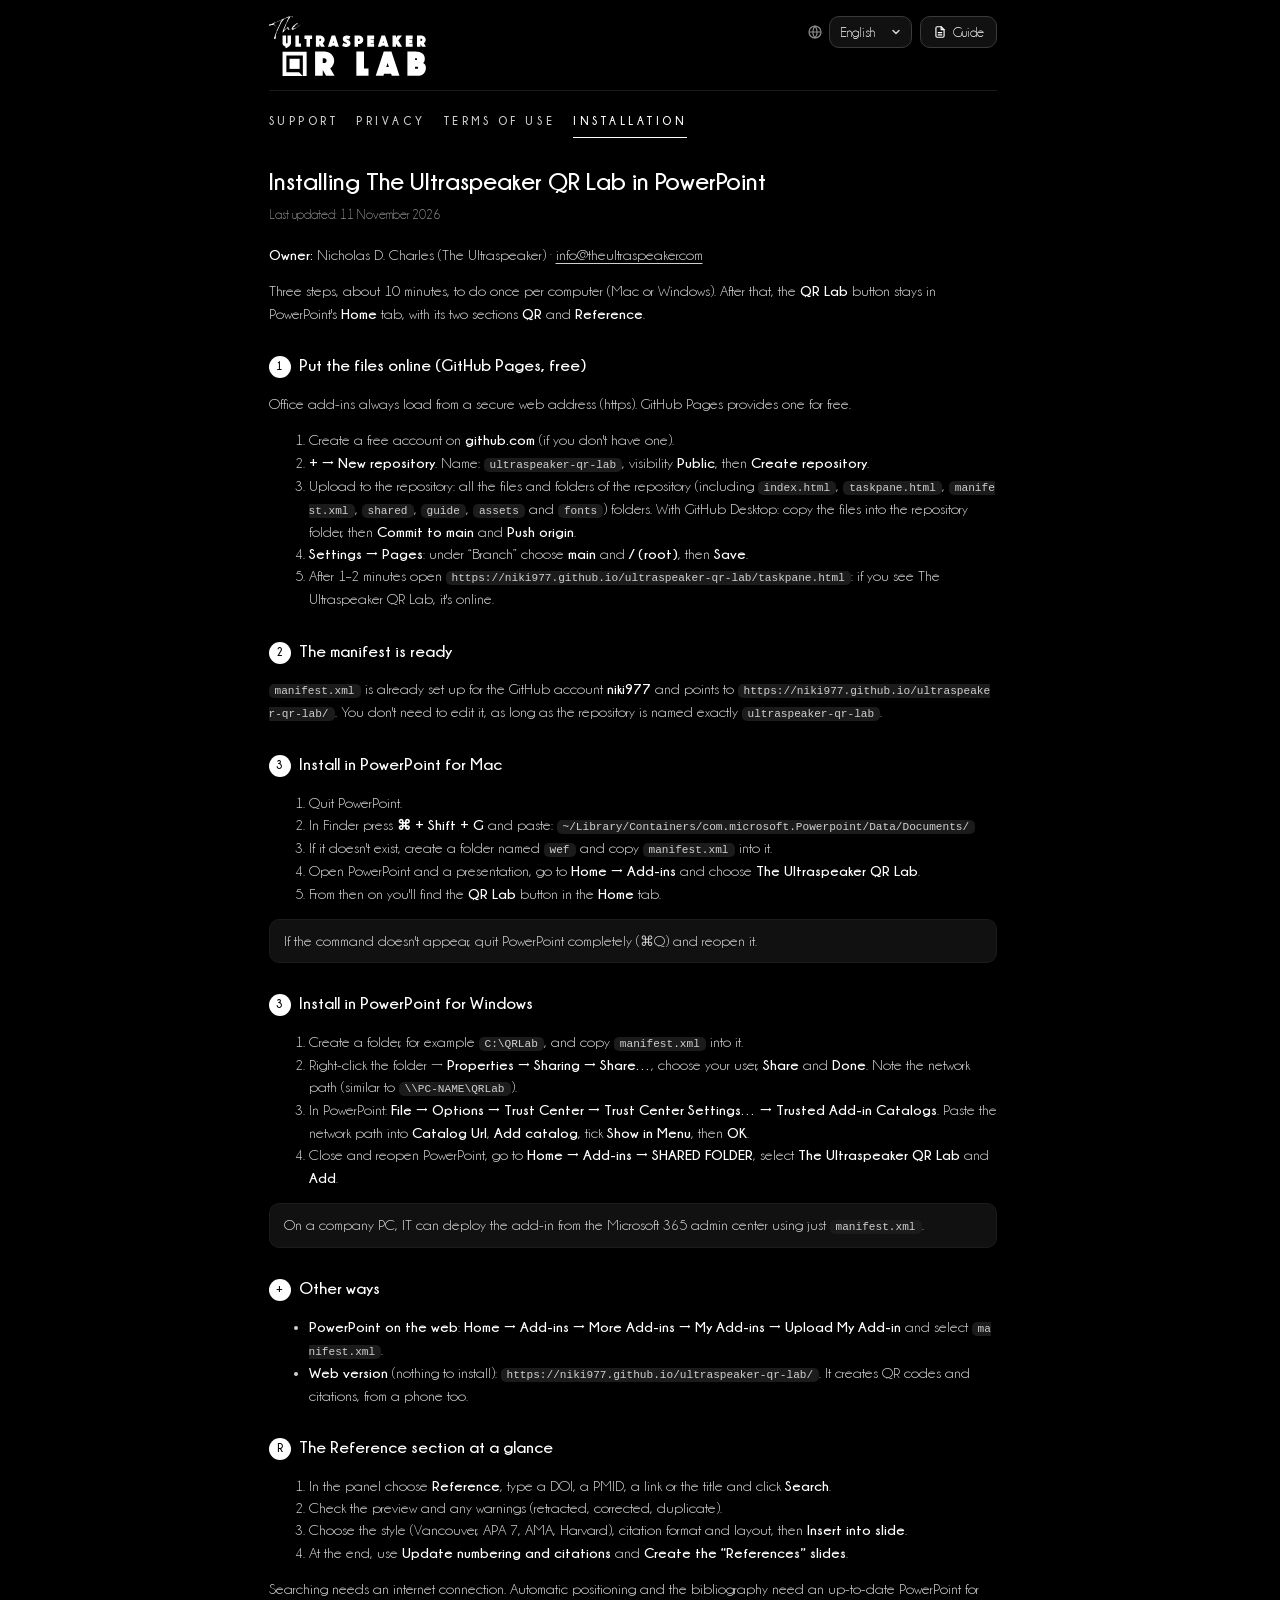
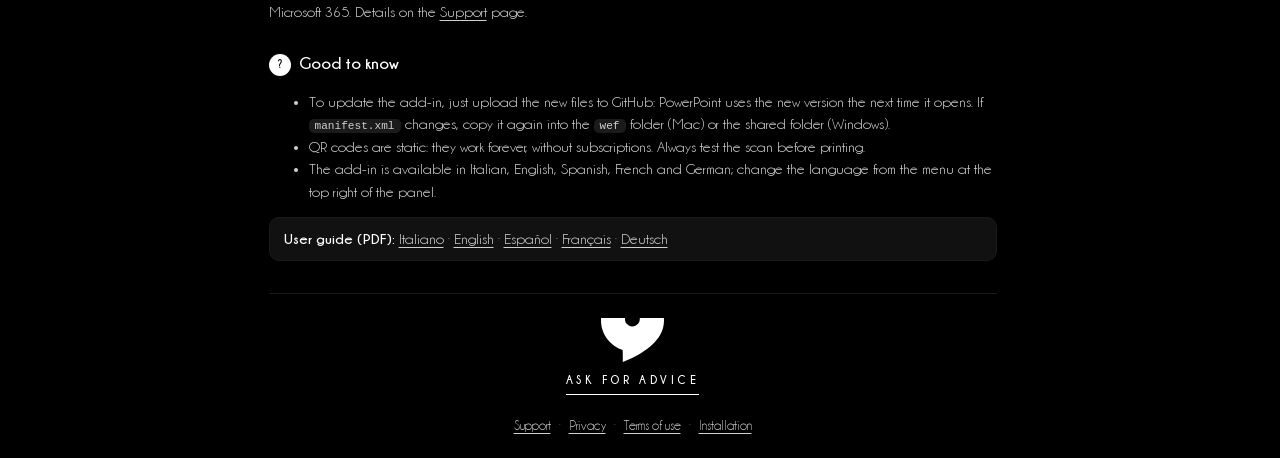
==== commit 290a7edc: "ripristinata Versione 1.3.0" ====
--- a/GUIDA-INSTALLAZIONE.html
+++ b/GUIDA-INSTALLAZIONE.html
@@ -3,212 +3,337 @@
 <head>
 <meta charset="utf-8">
 <meta name="viewport" content="width=device-width, initial-scale=1">
-<title>Installazione · The Ultraspeaker Image Lab</title>
+<title>Installazione · The Ultraspeaker QR Lab</title>
 <meta name="theme-color" content="#000000">
 <meta name="color-scheme" content="dark">
 <link rel="icon" type="image/svg+xml" href="assets/favicon.svg?v=20261112">
-<link rel="icon" type="image/png" sizes="32x32" href="assets/image-lab-icon-32.png?v=20261112">
-<link rel="apple-touch-icon" href="assets/image-lab-icon-180.png?v=20261112">
+<link rel="icon" type="image/png" sizes="32x32" href="assets/favicon-32.png?v=20261112">
+<link rel="apple-touch-icon" href="assets/apple-touch-icon.png?v=20261112">
 <link rel="stylesheet" href="shared/ultraspeaker-lab.css?v=20261112">
 <link rel="stylesheet" href="css/app.css?v=20261112">
 <script src="shared/ultraspeaker-lang.js?v=20261112"></script>
 <!-- Lingua letta prima del disegno della pagina, così compare subito il testo giusto -->
-<script>document.documentElement.lang = UltraspeakerLang.get("imagelab.lang");</script>
+<script>document.documentElement.lang = UltraspeakerLang.get("qrlab.lang");</script>
 </head>
 <body data-page="install">
 <div class="us-doc">
   <header class="us-header">
-    <a class="us-logo" href="https://www.theultraspeaker.com" target="_blank" rel="noopener"><img src="assets/logo-image-lab-white.svg?v=20261112" alt="The Ultraspeaker Image Lab" width="167" height="60"></a>
+    <a class="us-logo" href="https://www.theultraspeaker.com" target="_blank" rel="noopener"><img src="assets/qr-lab-logo.svg?v=20261112" alt="The Ultraspeaker QR Lab" width="158" height="60"></a>
     <div class="us-header-tools">
       <label class="us-lang"><svg viewBox="0 0 24 24" aria-hidden="true"><circle cx="12" cy="12" r="9"/><path d="M3 12h18M12 3a14 14 0 0 1 0 18M12 3a14 14 0 0 0 0 18"/></svg><span class="us-sr" data-t="language">Lingua</span><select id="lang"></select></label>
-      <a class="us-btn us-guide" id="usGuide" href="guide/image-lab-guide-it.pdf" target="_blank" rel="noopener" aria-label="Guida d'utilizzo"><svg viewBox="0 0 24 24" aria-hidden="true"><path d="M14 3H7a2 2 0 0 0-2 2v14a2 2 0 0 0 2 2h10a2 2 0 0 0 2-2V8z"/><path d="M14 3v5h5M9 13h6M9 17h6"/></svg><span data-t="guide">Guida</span></a>
+      <a class="us-btn us-guide" id="usGuide" href="guide/qr-lab-guide-it.pdf" target="_blank" rel="noopener" aria-label="Guida d'utilizzo"><svg viewBox="0 0 24 24" aria-hidden="true"><path d="M14 3H7a2 2 0 0 0-2 2v14a2 2 0 0 0 2 2h10a2 2 0 0 0 2-2V8z"/><path d="M14 3v5h5M9 13h6M9 17h6"/></svg><span data-t="guide">Guida</span></a>
     </div>
   </header>
   <nav class="us-doc-nav"><a href="support.html" data-nav="support">Supporto</a><a href="privacy.html" data-nav="privacy">Privacy</a><a href="terms.html" data-nav="terms">Condizioni d'uso</a><a href="GUIDA-INSTALLAZIONE.html" data-nav="install" aria-current="page">Installazione</a></nav>
 <main>
 <div data-lang="it" lang="it">
-<h1>Installare The Ultraspeaker Image Lab in PowerPoint</h1>
-<p class="us-updated">Ultimo aggiornamento: 12 novembre 2026</p>
+<h1>Installare The Ultraspeaker QR Lab in PowerPoint</h1>
+<p class="us-updated">Ultimo aggiornamento: 11 novembre 2026</p>
 <p><b>Titolare:</b> Nicholas D. Charles (The Ultraspeaker) · <a href="mailto:info@theultraspeaker.com">info@theultraspeaker.com</a></p>
-<p class="note">Il pannello per PowerPoint è in fase di prova e sarà disponibile a breve. Nel frattempo usa la versione web, senza installare nulla: <a href="https://niki977.github.io/ultraspeaker-image-lab/">niki977.github.io/ultraspeaker-image-lab</a>.</p>
-<p>Tre passaggi, circa 10 minuti, da fare una volta sola per ogni computer. Poi il pulsante <b>Image Lab</b> resta nella scheda <b>Home</b> di PowerPoint, nel gruppo <b>The Ultraspeaker</b>.</p>
-<h2>Requisiti</h2>
-<p>PowerPoint di Microsoft 365 aggiornato: Windows 2601 o successivo, Mac 16.105 o successivo, oppure PowerPoint per il web. PowerPoint per iPad non è supportato.</p>
-<h2>1 · Il file da installare</h2>
-<p>Ti serve solo il manifest <code>image-lab-manifest.xml</code>, che trovi nel repository <a href="https://github.com/niki977/ultraspeaker-image-lab">github.com/niki977/ultraspeaker-image-lab</a> o che ti mandiamo su richiesta. Punta già a <code>https://niki977.github.io/ultraspeaker-image-lab/</code>: non devi modificarlo.</p>
-<h2>2 · PowerPoint per Mac</h2>
-<ol>
-<li>Chiudi PowerPoint (⌘Q).</li>
+<p>Tre passaggi, circa 10 minuti, da fare una volta sola per ogni computer (Mac o Windows). Poi il pulsante <b>QR Lab</b> resta nella scheda <b>Home</b> di PowerPoint, con le due sezioni <b>QR</b> e <b>Reference</b>.</p>
+
+<h2><span class="n">1</span>Metti online i file (GitHub Pages, gratuito)</h2>
+<p>Gli add-in di Office si caricano sempre da un indirizzo web sicuro (https). GitHub Pages lo fornisce gratis.</p>
+<ol>
+<li>Crea un account gratuito su <b>github.com</b> (se non ce l'hai).</li>
+<li><b>+ → New repository</b>. Nome: <code>ultraspeaker-qr-lab</code>, visibilità <b>Public</b>, poi <b>Create repository</b>.</li>
+<li>Carica nel repository: tutti i file e le cartelle del repository (tra cui <code>index.html</code>, <code>taskpane.html</code>, <code>manifest.xml</code>, <code>shared</code>, <code>guide</code>, <code>assets</code> e <code>fonts</code>). Con GitHub Desktop: copia i file nella cartella del repository, poi <b>Commit to main</b> e <b>Push origin</b>.</li>
+<li><b>Settings → Pages</b>: in “Branch” scegli <b>main</b> e <b>/ (root)</b>, poi <b>Save</b>.</li>
+<li>Dopo 1–2 minuti apri <code>https://niki977.github.io/ultraspeaker-qr-lab/taskpane.html</code>: se vedi The Ultraspeaker QR Lab, è online.</li>
+</ol>
+
+<h2><span class="n">2</span>Il manifest è già pronto</h2>
+<p><code>manifest.xml</code> è già compilato per l'account GitHub <b>niki977</b> e punta a <code>https://niki977.github.io/ultraspeaker-qr-lab/</code>. Non devi modificarlo: basta che il repository si chiami esattamente <code>ultraspeaker-qr-lab</code>.</p>
+
+<h2><span class="n">3</span>Installa in PowerPoint per Mac</h2>
+<ol>
+<li>Chiudi PowerPoint.</li>
 <li>Nel Finder premi <b>⌘ + Maiusc + G</b> e incolla: <code>~/Library/Containers/com.microsoft.Powerpoint/Data/Documents/</code></li>
-<li>Se non c'è, crea una cartella chiamata <code>wef</code> e copia dentro <code>image-lab-manifest.xml</code>. Se c'è già una versione precedente, sostituiscila.</li>
-<li>Apri PowerPoint e una presentazione: in <b>Home</b> trovi il gruppo <b>The Ultraspeaker</b> con il pulsante <b>Image Lab</b>.</li>
-</ol>
-<p class="note">Se compare ancora la versione vecchia: chiudi PowerPoint, svuota <code>~/Library/Containers/com.microsoft.Powerpoint/Data/Library/Caches</code> e riaprilo.</p>
-<h2>2 · PowerPoint per Windows</h2>
-<ol>
-<li>Crea una cartella, per esempio <code>C:\ImageLab</code>, e copia dentro <code>image-lab-manifest.xml</code>.</li>
-<li>Tasto destro sulla cartella → <b>Proprietà → Condivisione → Condividi…</b>, scegli il tuo utente, <b>Condividi</b> e <b>Fine</b>. Annota il percorso di rete (simile a <code>\\NOME-PC\ImageLab</code>).</li>
+<li>Se non c'è, crea una cartella chiamata <code>wef</code> e copia dentro <code>manifest.xml</code>.</li>
+<li>Apri PowerPoint e una presentazione, vai su <b>Home → Componenti aggiuntivi</b> e scegli <b>The Ultraspeaker QR Lab</b>.</li>
+<li>Da quel momento trovi il pulsante <b>QR Lab</b> nella scheda <b>Home</b>.</li>
+</ol>
+<p class="note">Se il comando non compare: chiudi PowerPoint del tutto (⌘Q) e riaprilo.</p>
+
+<h2><span class="n">3</span>Installa in PowerPoint per Windows</h2>
+<ol>
+<li>Crea una cartella, per esempio <code>C:\QRLab</code>, e copia dentro <code>manifest.xml</code>.</li>
+<li>Tasto destro sulla cartella → <b>Proprietà → Condivisione → Condividi…</b>, scegli il tuo utente, <b>Condividi</b> e <b>Fine</b>. Annota il percorso di rete (simile a <code>\\NOME-PC\QRLab</code>).</li>
 <li>In PowerPoint: <b>File → Opzioni → Centro protezione → Impostazioni Centro protezione… → Cataloghi di componenti aggiuntivi attendibili</b>. Incolla il percorso di rete in <b>URL catalogo</b>, <b>Aggiungi catalogo</b>, spunta <b>Mostra nel menu</b>, poi <b>OK</b>.</li>
-<li>Chiudi e riapri PowerPoint, vai su <b>Home → Componenti aggiuntivi → CARTELLA CONDIVISA</b>, seleziona <b>The Ultraspeaker Image Lab</b> e <b>Aggiungi</b>.</li>
-</ol>
-<h2>2 · PowerPoint per il web</h2>
-<p><b>Home → Componenti aggiuntivi → Altri componenti aggiuntivi → I miei componenti aggiuntivi → Carica il mio componente aggiuntivo</b> e seleziona <code>image-lab-manifest.xml</code>.</p>
-<h2>3 · Prova</h2>
-<ol>
-<li>Inserisci una foto in una slide e selezionala.</li>
-<li>Fai clic su <b>Home → Image Lab</b>: il pannello mostra la foto e l'istogramma.</li>
-<li>Scegli lo stile <b>Palco</b> e fai clic su <b>Applica alla slide</b>.</li>
-</ol>
-<p class="note">Sul PC aziendale l'IT può distribuire l'add-in dal Microsoft 365 admin center con il solo file del manifest.</p>
-<p class="note"><b>Guida d'utilizzo in PDF:</b> <a href="guide/image-lab-guide-it.pdf" target="_blank" rel="noopener" lang="it">Italiano</a> · <a href="guide/image-lab-guide-en.pdf" target="_blank" rel="noopener" lang="en">English</a> · <a href="guide/image-lab-guide-es.pdf" target="_blank" rel="noopener" lang="es">Español</a> · <a href="guide/image-lab-guide-fr.pdf" target="_blank" rel="noopener" lang="fr">Français</a> · <a href="guide/image-lab-guide-de.pdf" target="_blank" rel="noopener" lang="de">Deutsch</a></p>
+<li>Chiudi e riapri PowerPoint, vai su <b>Home → Componenti aggiuntivi → CARTELLA CONDIVISA</b>, seleziona <b>The Ultraspeaker QR Lab</b> e <b>Aggiungi</b>.</li>
+</ol>
+<p class="note">Sul PC aziendale l'IT può distribuire l'add-in dal Microsoft 365 admin center con il solo file <code>manifest.xml</code>.</p>
+
+<h2><span class="n">+</span>Altri modi</h2>
+<ul>
+<li><b>PowerPoint sul web</b>: <b>Home → Componenti aggiuntivi → Altri componenti aggiuntivi → I miei componenti aggiuntivi → Carica il mio componente aggiuntivo</b> e seleziona <code>manifest.xml</code>.</li>
+<li><b>Versione web</b> (senza installare nulla): <code>https://niki977.github.io/ultraspeaker-qr-lab/</code>. Crea i QR e le citazioni anche da telefono.</li>
+</ul>
+
+<h2><span class="n">R</span>La sezione Reference in breve</h2>
+<ol>
+<li>Nel pannello scegli <b>Reference</b>, scrivi un DOI, un PMID, un link o il titolo e fai clic su <b>Cerca</b>.</li>
+<li>Controlla l'anteprima e gli eventuali avvisi (ritrattato, corretto, duplicato).</li>
+<li>Scegli stile (Vancouver, APA 7, AMA, Harvard), formato della citazione e layout, poi <b>Inserisci nella slide</b>.</li>
+<li>Alla fine usa <b>Aggiorna numerazione e citazioni</b> e <b>Genera le slide «Bibliografia»</b>.</li>
+</ol>
+<p>La ricerca richiede internet. Il posizionamento automatico e la bibliografia richiedono PowerPoint per Microsoft 365 aggiornato. Dettagli nella pagina <a href="support.html">Supporto</a>.</p>
+
+<h2><span class="n">?</span>Buono a sapersi</h2>
+<ul>
+<li>Per aggiornare l'add-in basta ricaricare i file nuovi su GitHub: PowerPoint userà la nuova versione alla prossima apertura. Se cambia <code>manifest.xml</code>, ricopialo anche nella cartella <code>wef</code> (Mac) o nella cartella condivisa (Windows).</li>
+<li>I QR sono statici: funzionano per sempre e senza abbonamenti. Prova sempre la scansione prima di stampare.</li>
+<li>L'add-in è in italiano, inglese, spagnolo, francese e tedesco; la lingua si cambia dal menu in alto a destra del pannello.</li>
+</ul>
+<p class="note"><b>Guida d'utilizzo in PDF:</b> <a href="guide/qr-lab-guide-it.pdf" target="_blank" rel="noopener" lang="it">Italiano</a> · <a href="guide/qr-lab-guide-en.pdf" target="_blank" rel="noopener" lang="en">English</a> · <a href="guide/qr-lab-guide-es.pdf" target="_blank" rel="noopener" lang="es">Español</a> · <a href="guide/qr-lab-guide-fr.pdf" target="_blank" rel="noopener" lang="fr">Français</a> · <a href="guide/qr-lab-guide-de.pdf" target="_blank" rel="noopener" lang="de">Deutsch</a></p>
 </div>
 <div data-lang="en" lang="en">
-<h1>Installing The Ultraspeaker Image Lab in PowerPoint</h1>
-<p class="us-updated">Last updated: 12 November 2026</p>
+<h1>Installing The Ultraspeaker QR Lab in PowerPoint</h1>
+<p class="us-updated">Last updated: 11 November 2026</p>
 <p><b>Owner:</b> Nicholas D. Charles (The Ultraspeaker) · <a href="mailto:info@theultraspeaker.com">info@theultraspeaker.com</a></p>
-<p class="note">The PowerPoint pane is being tested and will be available soon. In the meantime use the web version, with nothing to install: <a href="https://niki977.github.io/ultraspeaker-image-lab/">niki977.github.io/ultraspeaker-image-lab</a>.</p>
-<p>Three steps, about 10 minutes, to do once per computer. After that the <b>Image Lab</b> button stays in PowerPoint's <b>Home</b> tab, in the <b>The Ultraspeaker</b> group.</p>
-<h2>Requirements</h2>
-<p>An up-to-date Microsoft 365 PowerPoint: Windows 2601 or later, Mac 16.105 or later, or PowerPoint for the web. PowerPoint for iPad is not supported.</p>
-<h2>1 · The file to install</h2>
-<p>You only need the manifest <code>image-lab-manifest.xml</code>, available in the repository <a href="https://github.com/niki977/ultraspeaker-image-lab">github.com/niki977/ultraspeaker-image-lab</a> or from us on request. It already points to <code>https://niki977.github.io/ultraspeaker-image-lab/</code>: you do not need to edit it.</p>
-<h2>2 · PowerPoint for Mac</h2>
-<ol>
-<li>Quit PowerPoint (⌘Q).</li>
-<li>In the Finder press <b>⌘ + Shift + G</b> and paste: <code>~/Library/Containers/com.microsoft.Powerpoint/Data/Documents/</code></li>
-<li>If it is not there, create a folder called <code>wef</code> and copy <code>image-lab-manifest.xml</code> into it. If an earlier version is already there, replace it.</li>
-<li>Open PowerPoint and a presentation: in <b>Home</b> you will find the <b>The Ultraspeaker</b> group with the <b>Image Lab</b> button.</li>
-</ol>
-<p class="note">If the old version still appears: quit PowerPoint, empty <code>~/Library/Containers/com.microsoft.Powerpoint/Data/Library/Caches</code> and open it again.</p>
-<h2>2 · PowerPoint for Windows</h2>
-<ol>
-<li>Create a folder, for example <code>C:\ImageLab</code>, and copy <code>image-lab-manifest.xml</code> into it.</li>
-<li>Right-click the folder → <b>Properties → Sharing → Share…</b>, choose your user, <b>Share</b> and <b>Done</b>. Note the network path (similar to <code>\\PC-NAME\ImageLab</code>).</li>
-<li>In PowerPoint: <b>File → Options → Trust Center → Trust Center Settings… → Trusted Add-in Catalogs</b>. Paste the network path in <b>Catalog Url</b>, <b>Add catalog</b>, tick <b>Show in Menu</b>, then <b>OK</b>.</li>
-<li>Close and reopen PowerPoint, go to <b>Home → Add-ins → SHARED FOLDER</b>, select <b>The Ultraspeaker Image Lab</b> and <b>Add</b>.</li>
-</ol>
-<h2>2 · PowerPoint for the web</h2>
-<p><b>Home → Add-ins → More Add-ins → My Add-ins → Upload My Add-in</b> and select <code>image-lab-manifest.xml</code>.</p>
-<h2>3 · Try it</h2>
-<ol>
-<li>Insert a photo on a slide and select it.</li>
-<li>Click <b>Home → Image Lab</b>: the pane shows the photo and the histogram.</li>
-<li>Choose the <b>Stage</b> style and click <b>Apply to slide</b>.</li>
-</ol>
-<p class="note">On a company PC, IT can deploy the add-in from the Microsoft 365 admin center with just the manifest file.</p>
-<p class="note"><b>User guide (PDF):</b> <a href="guide/image-lab-guide-it.pdf" target="_blank" rel="noopener" lang="it">Italiano</a> · <a href="guide/image-lab-guide-en.pdf" target="_blank" rel="noopener" lang="en">English</a> · <a href="guide/image-lab-guide-es.pdf" target="_blank" rel="noopener" lang="es">Español</a> · <a href="guide/image-lab-guide-fr.pdf" target="_blank" rel="noopener" lang="fr">Français</a> · <a href="guide/image-lab-guide-de.pdf" target="_blank" rel="noopener" lang="de">Deutsch</a></p>
+<p>Three steps, about 10 minutes, to do once per computer (Mac or Windows). After that, the <b>QR Lab</b> button stays in PowerPoint's <b>Home</b> tab, with its two sections <b>QR</b> and <b>Reference</b>.</p>
+
+<h2><span class="n">1</span>Put the files online (GitHub Pages, free)</h2>
+<p>Office add-ins always load from a secure web address (https). GitHub Pages provides one for free.</p>
+<ol>
+<li>Create a free account on <b>github.com</b> (if you don't have one).</li>
+<li><b>+ → New repository</b>. Name: <code>ultraspeaker-qr-lab</code>, visibility <b>Public</b>, then <b>Create repository</b>.</li>
+<li>Upload to the repository: all the files and folders of the repository (including <code>index.html</code>, <code>taskpane.html</code>, <code>manifest.xml</code>, <code>shared</code>, <code>guide</code>, <code>assets</code> and <code>fonts</code>) folders. With GitHub Desktop: copy the files into the repository folder, then <b>Commit to main</b> and <b>Push origin</b>.</li>
+<li><b>Settings → Pages</b>: under “Branch” choose <b>main</b> and <b>/ (root)</b>, then <b>Save</b>.</li>
+<li>After 1–2 minutes open <code>https://niki977.github.io/ultraspeaker-qr-lab/taskpane.html</code>: if you see The Ultraspeaker QR Lab, it's online.</li>
+</ol>
+
+<h2><span class="n">2</span>The manifest is ready</h2>
+<p><code>manifest.xml</code> is already set up for the GitHub account <b>niki977</b> and points to <code>https://niki977.github.io/ultraspeaker-qr-lab/</code>. You don't need to edit it, as long as the repository is named exactly <code>ultraspeaker-qr-lab</code>.</p>
+
+<h2><span class="n">3</span>Install in PowerPoint for Mac</h2>
+<ol>
+<li>Quit PowerPoint.</li>
+<li>In Finder press <b>⌘ + Shift + G</b> and paste: <code>~/Library/Containers/com.microsoft.Powerpoint/Data/Documents/</code></li>
+<li>If it doesn't exist, create a folder named <code>wef</code> and copy <code>manifest.xml</code> into it.</li>
+<li>Open PowerPoint and a presentation, go to <b>Home → Add-ins</b> and choose <b>The Ultraspeaker QR Lab</b>.</li>
+<li>From then on you'll find the <b>QR Lab</b> button in the <b>Home</b> tab.</li>
+</ol>
+<p class="note">If the command doesn't appear, quit PowerPoint completely (⌘Q) and reopen it.</p>
+
+<h2><span class="n">3</span>Install in PowerPoint for Windows</h2>
+<ol>
+<li>Create a folder, for example <code>C:\QRLab</code>, and copy <code>manifest.xml</code> into it.</li>
+<li>Right-click the folder → <b>Properties → Sharing → Share…</b>, choose your user, <b>Share</b> and <b>Done</b>. Note the network path (similar to <code>\\PC-NAME\QRLab</code>).</li>
+<li>In PowerPoint: <b>File → Options → Trust Center → Trust Center Settings… → Trusted Add-in Catalogs</b>. Paste the network path into <b>Catalog Url</b>, <b>Add catalog</b>, tick <b>Show in Menu</b>, then <b>OK</b>.</li>
+<li>Close and reopen PowerPoint, go to <b>Home → Add-ins → SHARED FOLDER</b>, select <b>The Ultraspeaker QR Lab</b> and <b>Add</b>.</li>
+</ol>
+<p class="note">On a company PC, IT can deploy the add-in from the Microsoft 365 admin center using just <code>manifest.xml</code>.</p>
+
+<h2><span class="n">+</span>Other ways</h2>
+<ul>
+<li><b>PowerPoint on the web</b>: <b>Home → Add-ins → More Add-ins → My Add-ins → Upload My Add-in</b> and select <code>manifest.xml</code>.</li>
+<li><b>Web version</b> (nothing to install): <code>https://niki977.github.io/ultraspeaker-qr-lab/</code>. It creates QR codes and citations, from a phone too.</li>
+</ul>
+
+<h2><span class="n">R</span>The Reference section at a glance</h2>
+<ol>
+<li>In the panel choose <b>Reference</b>, type a DOI, a PMID, a link or the title and click <b>Search</b>.</li>
+<li>Check the preview and any warnings (retracted, corrected, duplicate).</li>
+<li>Choose the style (Vancouver, APA 7, AMA, Harvard), citation format and layout, then <b>Insert into slide</b>.</li>
+<li>At the end, use <b>Update numbering and citations</b> and <b>Create the “References” slides</b>.</li>
+</ol>
+<p>Searching needs an internet connection. Automatic positioning and the bibliography need an up-to-date PowerPoint for Microsoft 365. Details on the <a href="support.html">Support</a> page.</p>
+
+<h2><span class="n">?</span>Good to know</h2>
+<ul>
+<li>To update the add-in, just upload the new files to GitHub: PowerPoint uses the new version the next time it opens. If <code>manifest.xml</code> changes, copy it again into the <code>wef</code> folder (Mac) or the shared folder (Windows).</li>
+<li>QR codes are static: they work forever, without subscriptions. Always test the scan before printing.</li>
+<li>The add-in is available in Italian, English, Spanish, French and German; change the language from the menu at the top right of the panel.</li>
+</ul>
+<p class="note"><b>User guide (PDF):</b> <a href="guide/qr-lab-guide-it.pdf" target="_blank" rel="noopener" lang="it">Italiano</a> · <a href="guide/qr-lab-guide-en.pdf" target="_blank" rel="noopener" lang="en">English</a> · <a href="guide/qr-lab-guide-es.pdf" target="_blank" rel="noopener" lang="es">Español</a> · <a href="guide/qr-lab-guide-fr.pdf" target="_blank" rel="noopener" lang="fr">Français</a> · <a href="guide/qr-lab-guide-de.pdf" target="_blank" rel="noopener" lang="de">Deutsch</a></p>
 </div>
 <div data-lang="es" lang="es">
-<h1>Instalar The Ultraspeaker Image Lab en PowerPoint</h1>
-<p class="us-updated">Última actualización: 12 de noviembre de 2026</p>
+<h1>Instalar The Ultraspeaker QR Lab en PowerPoint</h1>
+<p class="us-updated">Última actualización: 11 de noviembre de 2026</p>
 <p><b>Titular:</b> Nicholas D. Charles (The Ultraspeaker) · <a href="mailto:info@theultraspeaker.com">info@theultraspeaker.com</a></p>
-<p class="note">El panel para PowerPoint está en fase de prueba y estará disponible muy pronto. Mientras tanto usa la versión web, sin instalar nada: <a href="https://niki977.github.io/ultraspeaker-image-lab/">niki977.github.io/ultraspeaker-image-lab</a>.</p>
-<p>Tres pasos, unos 10 minutos, una sola vez por ordenador. Después el botón <b>Image Lab</b> queda en la pestaña <b>Inicio</b> de PowerPoint, en el grupo <b>The Ultraspeaker</b>.</p>
-<h2>Requisitos</h2>
-<p>PowerPoint de Microsoft 365 actualizado: Windows 2601 o posterior, Mac 16.105 o posterior, o PowerPoint para la web. PowerPoint para iPad no es compatible.</p>
-<h2>1 · El archivo que hay que instalar</h2>
-<p>Solo necesitas el manifiesto <code>image-lab-manifest.xml</code>, que está en el repositorio <a href="https://github.com/niki977/ultraspeaker-image-lab">github.com/niki977/ultraspeaker-image-lab</a> o que te enviamos si lo pides. Ya apunta a <code>https://niki977.github.io/ultraspeaker-image-lab/</code>: no tienes que modificarlo.</p>
-<h2>2 · PowerPoint para Mac</h2>
-<ol>
-<li>Cierra PowerPoint (⌘Q).</li>
+<p>Tres pasos, unos 10 minutos, una sola vez por ordenador (Mac o Windows). Después el botón <b>QR Lab</b> queda en la pestaña <b>Inicio</b> de PowerPoint, con sus dos secciones <b>QR</b> y <b>Referencias</b>.</p>
+
+<h2><span class="n">1</span>Publica los archivos (GitHub Pages, gratis)</h2>
+<p>Los complementos de Office siempre se cargan desde una dirección web segura (https). GitHub Pages la ofrece gratis.</p>
+<ol>
+<li>Crea una cuenta gratuita en <b>github.com</b> (si no la tienes).</li>
+<li><b>+ → New repository</b>. Nombre: <code>ultraspeaker-qr-lab</code>, visibilidad <b>Public</b>, luego <b>Create repository</b>.</li>
+<li>Sube al repositorio: todos los archivos y carpetas del repositorio (entre ellos <code>index.html</code>, <code>taskpane.html</code>, <code>manifest.xml</code>, <code>shared</code>, <code>guide</code>, <code>assets</code> y <code>fonts</code>). Con GitHub Desktop: copia los archivos en la carpeta del repositorio, luego <b>Commit to main</b> y <b>Push origin</b>.</li>
+<li><b>Settings → Pages</b>: en “Branch” elige <b>main</b> y <b>/ (root)</b>, luego <b>Save</b>.</li>
+<li>Tras 1–2 minutos abre <code>https://niki977.github.io/ultraspeaker-qr-lab/taskpane.html</code>: si ves The Ultraspeaker QR Lab, ya está en línea.</li>
+</ol>
+
+<h2><span class="n">2</span>El manifiesto ya está listo</h2>
+<p><code>manifest.xml</code> ya está configurado para la cuenta de GitHub <b>niki977</b> y apunta a <code>https://niki977.github.io/ultraspeaker-qr-lab/</code>. No hace falta editarlo, siempre que el repositorio se llame exactamente <code>ultraspeaker-qr-lab</code>.</p>
+
+<h2><span class="n">3</span>Instalar en PowerPoint para Mac</h2>
+<ol>
+<li>Cierra PowerPoint.</li>
 <li>En el Finder pulsa <b>⌘ + Mayús + G</b> y pega: <code>~/Library/Containers/com.microsoft.Powerpoint/Data/Documents/</code></li>
-<li>Si no existe, crea una carpeta llamada <code>wef</code> y copia dentro <code>image-lab-manifest.xml</code>. Si ya hay una versión anterior, sustitúyela.</li>
-<li>Abre PowerPoint y una presentación: en <b>Inicio</b> encuentras el grupo <b>The Ultraspeaker</b> con el botón <b>Image Lab</b>.</li>
-</ol>
-<p class="note">Si sigue apareciendo la versión antigua: cierra PowerPoint, vacía <code>~/Library/Containers/com.microsoft.Powerpoint/Data/Library/Caches</code> y vuelve a abrirlo.</p>
-<h2>2 · PowerPoint para Windows</h2>
-<ol>
-<li>Crea una carpeta, por ejemplo <code>C:\ImageLab</code>, y copia dentro <code>image-lab-manifest.xml</code>.</li>
-<li>Clic derecho en la carpeta → <b>Propiedades → Compartir → Compartir…</b>, elige tu usuario, <b>Compartir</b> y <b>Listo</b>. Anota la ruta de red (parecida a <code>\\NOMBRE-PC\ImageLab</code>).</li>
-<li>En PowerPoint: <b>Archivo → Opciones → Centro de confianza → Configuración del Centro de confianza… → Catálogos de complementos de confianza</b>. Pega la ruta de red en <b>Dirección URL del catálogo</b>, <b>Agregar catálogo</b>, marca <b>Mostrar en el menú</b> y <b>Aceptar</b>.</li>
-<li>Cierra y vuelve a abrir PowerPoint, ve a <b>Inicio → Complementos → CARPETA COMPARTIDA</b>, selecciona <b>The Ultraspeaker Image Lab</b> y <b>Agregar</b>.</li>
-</ol>
-<h2>2 · PowerPoint para la web</h2>
-<p><b>Inicio → Complementos → Más complementos → Mis complementos → Cargar mi complemento</b> y selecciona <code>image-lab-manifest.xml</code>.</p>
-<h2>3 · Pruébalo</h2>
-<ol>
-<li>Inserta una foto en una diapositiva y selecciónala.</li>
-<li>Haz clic en <b>Inicio → Image Lab</b>: el panel muestra la foto y el histograma.</li>
-<li>Elige el estilo <b>Escenario</b> y haz clic en <b>Aplicar a la diapositiva</b>.</li>
-</ol>
-<p class="note">En el ordenador de la empresa, el departamento de IT puede distribuir el complemento desde el Centro de administración de Microsoft 365 con solo el archivo del manifiesto.</p>
-<p class="note"><b>Guía de uso en PDF:</b> <a href="guide/image-lab-guide-it.pdf" target="_blank" rel="noopener" lang="it">Italiano</a> · <a href="guide/image-lab-guide-en.pdf" target="_blank" rel="noopener" lang="en">English</a> · <a href="guide/image-lab-guide-es.pdf" target="_blank" rel="noopener" lang="es">Español</a> · <a href="guide/image-lab-guide-fr.pdf" target="_blank" rel="noopener" lang="fr">Français</a> · <a href="guide/image-lab-guide-de.pdf" target="_blank" rel="noopener" lang="de">Deutsch</a></p>
+<li>Si no existe, crea una carpeta llamada <code>wef</code> y copia dentro <code>manifest.xml</code>.</li>
+<li>Abre PowerPoint y una presentación, ve a <b>Inicio → Complementos</b> y elige <b>The Ultraspeaker QR Lab</b>.</li>
+<li>A partir de ahí encontrarás el botón <b>QR Lab</b> en la pestaña <b>Inicio</b>.</li>
+</ol>
+<p class="note">Si el comando no aparece, cierra PowerPoint por completo (⌘Q) y vuelve a abrirlo.</p>
+
+<h2><span class="n">3</span>Instalar en PowerPoint para Windows</h2>
+<ol>
+<li>Crea una carpeta, por ejemplo <code>C:\QRLab</code>, y copia dentro <code>manifest.xml</code>.</li>
+<li>Clic derecho en la carpeta → <b>Propiedades → Compartir → Compartir…</b>, elige tu usuario, <b>Compartir</b> y <b>Listo</b>. Anota la ruta de red (similar a <code>\\NOMBRE-PC\QRLab</code>).</li>
+<li>En PowerPoint: <b>Archivo → Opciones → Centro de confianza → Configuración del Centro de confianza… → Catálogos de complementos de confianza</b>. Pega la ruta de red en <b>Dirección URL del catálogo</b>, <b>Agregar catálogo</b>, marca <b>Mostrar en menú</b> y <b>Aceptar</b>.</li>
+<li>Cierra y abre PowerPoint, ve a <b>Inicio → Complementos → CARPETA COMPARTIDA</b>, selecciona <b>The Ultraspeaker QR Lab</b> y <b>Agregar</b>.</li>
+</ol>
+<p class="note">En un PC de empresa, el departamento de TI puede distribuir el complemento desde el Centro de administración de Microsoft 365 con solo el archivo <code>manifest.xml</code>.</p>
+
+<h2><span class="n">+</span>Otras formas</h2>
+<ul>
+<li><b>PowerPoint en la web</b>: <b>Inicio → Complementos → Más complementos → Mis complementos → Cargar mi complemento</b> y selecciona <code>manifest.xml</code>.</li>
+<li><b>Versión web</b> (sin instalar nada): <code>https://niki977.github.io/ultraspeaker-qr-lab/</code>. Crea códigos QR y citas, también desde el teléfono.</li>
+</ul>
+
+<h2><span class="n">R</span>La sección Referencias en breve</h2>
+<ol>
+<li>En el panel elige <b>Referencias</b>, escribe un DOI, un PMID, un enlace o el título y haz clic en <b>Buscar</b>.</li>
+<li>Revisa la vista previa y los posibles avisos (retractado, corregido, duplicado).</li>
+<li>Elige el estilo (Vancouver, APA 7, AMA, Harvard), el formato de la cita y el diseño, luego <b>Insertar en la diapositiva</b>.</li>
+<li>Al final usa <b>Actualizar numeración y citas</b> y <b>Crear las diapositivas «Bibliografía»</b>.</li>
+</ol>
+<p>La búsqueda requiere internet. La colocación automática y la bibliografía requieren PowerPoint para Microsoft 365 actualizado. Detalles en la página de <a href="support.html">Soporte</a>.</p>
+
+<h2><span class="n">?</span>Conviene saber</h2>
+<ul>
+<li>Para actualizar el complemento basta con subir los archivos nuevos a GitHub: PowerPoint usará la nueva versión la próxima vez que se abra. Si cambia <code>manifest.xml</code>, cópialo de nuevo en la carpeta <code>wef</code> (Mac) o en la carpeta compartida (Windows).</li>
+<li>Los QR son estáticos: funcionan para siempre y sin suscripciones. Prueba siempre el escaneo antes de imprimir.</li>
+<li>El complemento está en italiano, inglés, español, francés y alemán; el idioma se cambia desde el menú arriba a la derecha del panel.</li>
+</ul>
+<p class="note"><b>Guía de uso en PDF:</b> <a href="guide/qr-lab-guide-it.pdf" target="_blank" rel="noopener" lang="it">Italiano</a> · <a href="guide/qr-lab-guide-en.pdf" target="_blank" rel="noopener" lang="en">English</a> · <a href="guide/qr-lab-guide-es.pdf" target="_blank" rel="noopener" lang="es">Español</a> · <a href="guide/qr-lab-guide-fr.pdf" target="_blank" rel="noopener" lang="fr">Français</a> · <a href="guide/qr-lab-guide-de.pdf" target="_blank" rel="noopener" lang="de">Deutsch</a></p>
 </div>
 <div data-lang="fr" lang="fr">
-<h1>Installer The Ultraspeaker Image Lab dans PowerPoint</h1>
-<p class="us-updated">Dernière mise à jour: 12 novembre 2026</p>
+<h1>Installer The Ultraspeaker QR Lab dans PowerPoint</h1>
+<p class="us-updated">Dernière mise à jour : 11 novembre 2026</p>
 <p><b>Titulaire:</b> Nicholas D. Charles (The Ultraspeaker) · <a href="mailto:info@theultraspeaker.com">info@theultraspeaker.com</a></p>
-<p class="note">Le volet pour PowerPoint est en phase de test et sera bientôt disponible. En attendant, utilisez la version web, sans rien installer : <a href="https://niki977.github.io/ultraspeaker-image-lab/">niki977.github.io/ultraspeaker-image-lab</a>.</p>
-<p>Trois étapes, environ 10 minutes, une seule fois par ordinateur. Ensuite, le bouton <b>Image Lab</b> reste dans l'onglet <b>Accueil</b> de PowerPoint, dans le groupe <b>The Ultraspeaker</b>.</p>
-<h2>Configuration requise</h2>
-<p>PowerPoint de Microsoft 365 à jour : Windows 2601 ou ultérieur, Mac 16.105 ou ultérieur, ou PowerPoint pour le web. PowerPoint pour iPad n'est pas pris en charge.</p>
-<h2>1 · Le fichier à installer</h2>
-<p>Il vous faut seulement le manifeste <code>image-lab-manifest.xml</code>, disponible dans le dépôt <a href="https://github.com/niki977/ultraspeaker-image-lab">github.com/niki977/ultraspeaker-image-lab</a> ou sur demande. Il pointe déjà vers <code>https://niki977.github.io/ultraspeaker-image-lab/</code> : vous n'avez pas à le modifier.</p>
-<h2>2 · PowerPoint pour Mac</h2>
-<ol>
-<li>Quittez PowerPoint (⌘Q).</li>
+<p>Trois étapes, environ 10 minutes, à faire une seule fois par ordinateur (Mac ou Windows). Ensuite, le bouton <b>QR Lab</b> reste dans l'onglet <b>Accueil</b> de PowerPoint, avec ses deux sections <b>QR</b> et <b>Références</b>.</p>
+
+<h2><span class="n">1</span>Mettez les fichiers en ligne (GitHub Pages, gratuit)</h2>
+<p>Les compléments Office se chargent toujours depuis une adresse web sécurisée (https). GitHub Pages la fournit gratuitement.</p>
+<ol>
+<li>Créez un compte gratuit sur <b>github.com</b> (si vous n'en avez pas).</li>
+<li><b>+ → New repository</b>. Nom : <code>ultraspeaker-qr-lab</code>, visibilité <b>Public</b>, puis <b>Create repository</b>.</li>
+<li>Envoyez dans le dépôt : tous les fichiers et dossiers du dépôt (dont <code>index.html</code>, <code>taskpane.html</code>, <code>manifest.xml</code>, <code>shared</code>, <code>guide</code>, <code>assets</code> et <code>fonts</code>). Avec GitHub Desktop : copiez les fichiers dans le dossier du dépôt, puis <b>Commit to main</b> et <b>Push origin</b>.</li>
+<li><b>Settings → Pages</b> : dans « Branch », choisissez <b>main</b> et <b>/ (root)</b>, puis <b>Save</b>.</li>
+<li>Après 1 à 2 minutes, ouvrez <code>https://niki977.github.io/ultraspeaker-qr-lab/taskpane.html</code> : si vous voyez The Ultraspeaker QR Lab, c'est en ligne.</li>
+</ol>
+
+<h2><span class="n">2</span>Le manifeste est prêt</h2>
+<p><code>manifest.xml</code> est déjà configuré pour le compte GitHub <b>niki977</b> et pointe vers <code>https://niki977.github.io/ultraspeaker-qr-lab/</code>. Inutile de le modifier, à condition que le dépôt s'appelle exactement <code>ultraspeaker-qr-lab</code>.</p>
+
+<h2><span class="n">3</span>Installer dans PowerPoint pour Mac</h2>
+<ol>
+<li>Quittez PowerPoint.</li>
 <li>Dans le Finder, appuyez sur <b>⌘ + Maj + G</b> et collez : <code>~/Library/Containers/com.microsoft.Powerpoint/Data/Documents/</code></li>
-<li>S'il n'existe pas, créez un dossier nommé <code>wef</code> et copiez-y <code>image-lab-manifest.xml</code>. Si une version précédente s'y trouve, remplacez-la.</li>
-<li>Ouvrez PowerPoint et une présentation : dans <b>Accueil</b>, vous trouvez le groupe <b>The Ultraspeaker</b> avec le bouton <b>Image Lab</b>.</li>
-</ol>
-<p class="note">Si l'ancienne version apparaît encore : quittez PowerPoint, videz <code>~/Library/Containers/com.microsoft.Powerpoint/Data/Library/Caches</code> et rouvrez-le.</p>
-<h2>2 · PowerPoint pour Windows</h2>
-<ol>
-<li>Créez un dossier, par exemple <code>C:\ImageLab</code>, et copiez-y <code>image-lab-manifest.xml</code>.</li>
-<li>Clic droit sur le dossier → <b>Propriétés → Partage → Partager…</b>, choisissez votre utilisateur, <b>Partager</b> puis <b>Terminé</b>. Notez le chemin réseau (du type <code>\\NOM-PC\ImageLab</code>).</li>
-<li>Dans PowerPoint : <b>Fichier → Options → Centre de gestion de la confidentialité → Paramètres… → Catalogues de compléments approuvés</b>. Collez le chemin réseau dans <b>URL du catalogue</b>, <b>Ajouter un catalogue</b>, cochez <b>Afficher dans le menu</b>, puis <b>OK</b>.</li>
-<li>Fermez et rouvrez PowerPoint, allez dans <b>Accueil → Compléments → DOSSIER PARTAGÉ</b>, sélectionnez <b>The Ultraspeaker Image Lab</b> et <b>Ajouter</b>.</li>
-</ol>
-<h2>2 · PowerPoint pour le web</h2>
-<p><b>Accueil → Compléments → Plus de compléments → Mes compléments → Charger mon complément</b> et sélectionnez <code>image-lab-manifest.xml</code>.</p>
-<h2>3 · Essayez</h2>
-<ol>
-<li>Insérez une photo sur une diapositive et sélectionnez-la.</li>
-<li>Cliquez sur <b>Accueil → Image Lab</b> : le volet affiche la photo et l'histogramme.</li>
-<li>Choisissez le style <b>Scène</b> et cliquez sur <b>Appliquer à la diapositive</b>.</li>
-</ol>
-<p class="note">Sur un PC d'entreprise, le service informatique peut déployer le complément depuis le Centre d'administration Microsoft 365 avec le seul fichier du manifeste.</p>
-<p class="note"><b>Guide d'utilisation en PDF:</b> <a href="guide/image-lab-guide-it.pdf" target="_blank" rel="noopener" lang="it">Italiano</a> · <a href="guide/image-lab-guide-en.pdf" target="_blank" rel="noopener" lang="en">English</a> · <a href="guide/image-lab-guide-es.pdf" target="_blank" rel="noopener" lang="es">Español</a> · <a href="guide/image-lab-guide-fr.pdf" target="_blank" rel="noopener" lang="fr">Français</a> · <a href="guide/image-lab-guide-de.pdf" target="_blank" rel="noopener" lang="de">Deutsch</a></p>
+<li>S'il n'existe pas, créez un dossier nommé <code>wef</code> et copiez-y <code>manifest.xml</code>.</li>
+<li>Ouvrez PowerPoint et une présentation, allez dans <b>Accueil → Compléments</b> et choisissez <b>The Ultraspeaker QR Lab</b>.</li>
+<li>Vous trouverez ensuite le bouton <b>QR Lab</b> dans l'onglet <b>Accueil</b>.</li>
+</ol>
+<p class="note">Si la commande n'apparaît pas, quittez complètement PowerPoint (⌘Q) et rouvrez-le.</p>
+
+<h2><span class="n">3</span>Installer dans PowerPoint pour Windows</h2>
+<ol>
+<li>Créez un dossier, par exemple <code>C:\QRLab</code>, et copiez-y <code>manifest.xml</code>.</li>
+<li>Clic droit sur le dossier → <b>Propriétés → Partage → Partager…</b>, choisissez votre utilisateur, <b>Partager</b> puis <b>Terminé</b>. Notez le chemin réseau (du type <code>\\NOM-PC\QRLab</code>).</li>
+<li>Dans PowerPoint : <b>Fichier → Options → Centre de gestion de la confidentialité → Paramètres du Centre de gestion de la confidentialité… → Catalogues de compléments approuvés</b>. Collez le chemin réseau dans <b>URL du catalogue</b>, <b>Ajouter un catalogue</b>, cochez <b>Afficher dans le menu</b>, puis <b>OK</b>.</li>
+<li>Fermez et rouvrez PowerPoint, allez dans <b>Accueil → Compléments → DOSSIER PARTAGÉ</b>, sélectionnez <b>The Ultraspeaker QR Lab</b> puis <b>Ajouter</b>.</li>
+</ol>
+<p class="note">Sur un PC d'entreprise, le service informatique peut déployer le complément depuis le Centre d'administration Microsoft 365 avec le seul fichier <code>manifest.xml</code>.</p>
+
+<h2><span class="n">+</span>Autres possibilités</h2>
+<ul>
+<li><b>PowerPoint pour le web</b> : <b>Accueil → Compléments → Plus de compléments → Mes compléments → Charger mon complément</b> et sélectionnez <code>manifest.xml</code>.</li>
+<li><b>Version web</b> (rien à installer) : <code>https://niki977.github.io/ultraspeaker-qr-lab/</code>. Elle crée des QR codes et des citations, aussi depuis un téléphone.</li>
+</ul>
+
+<h2><span class="n">R</span>La section Références en bref</h2>
+<ol>
+<li>Dans le volet, choisissez <b>Références</b>, saisissez un DOI, un PMID, un lien ou le titre et cliquez sur <b>Rechercher</b>.</li>
+<li>Vérifiez l'aperçu et les éventuelles alertes (rétracté, corrigé, doublon).</li>
+<li>Choisissez le style (Vancouver, APA 7, AMA, Harvard), le format de citation et la mise en page, puis <b>Insérer dans la diapositive</b>.</li>
+<li>À la fin, utilisez <b>Mettre à jour numérotation et citations</b> et <b>Créer les diapositives « Bibliographie »</b>.</li>
+</ol>
+<p>La recherche nécessite internet. Le placement automatique et la bibliographie nécessitent PowerPoint pour Microsoft 365 à jour. Détails sur la page <a href="support.html">Assistance</a>.</p>
+
+<h2><span class="n">?</span>Bon à savoir</h2>
+<ul>
+<li>Pour mettre à jour le complément, il suffit d'envoyer les nouveaux fichiers sur GitHub : PowerPoint utilisera la nouvelle version à la prochaine ouverture. Si <code>manifest.xml</code> change, recopiez-le aussi dans le dossier <code>wef</code> (Mac) ou le dossier partagé (Windows).</li>
+<li>Les QR codes sont statiques : ils fonctionnent pour toujours, sans abonnement. Testez toujours la lecture avant d'imprimer.</li>
+<li>Le complément est disponible en italien, anglais, espagnol, français et allemand ; changez la langue avec le menu en haut à droite du volet.</li>
+</ul>
+<p class="note"><b>Guide d'utilisation en PDF:</b> <a href="guide/qr-lab-guide-it.pdf" target="_blank" rel="noopener" lang="it">Italiano</a> · <a href="guide/qr-lab-guide-en.pdf" target="_blank" rel="noopener" lang="en">English</a> · <a href="guide/qr-lab-guide-es.pdf" target="_blank" rel="noopener" lang="es">Español</a> · <a href="guide/qr-lab-guide-fr.pdf" target="_blank" rel="noopener" lang="fr">Français</a> · <a href="guide/qr-lab-guide-de.pdf" target="_blank" rel="noopener" lang="de">Deutsch</a></p>
 </div>
 <div data-lang="de" lang="de">
-<h1>The Ultraspeaker Image Lab in PowerPoint installieren</h1>
-<p class="us-updated">Zuletzt aktualisiert: 12. November 2026</p>
-<p><b>Verantwortlich:</b> Nicholas D. Charles (The Ultraspeaker) · <a href="mailto:info@theultraspeaker.com">info@theultraspeaker.com</a></p>
-<p class="note">Der Bereich für PowerPoint wird gerade getestet und ist bald verfügbar. Nutzen Sie bis dahin die Webversion, ohne etwas zu installieren: <a href="https://niki977.github.io/ultraspeaker-image-lab/">niki977.github.io/ultraspeaker-image-lab</a>.</p>
-<p>Drei Schritte, etwa 10 Minuten, einmal pro Computer. Danach bleibt die Schaltfläche <b>Image Lab</b> auf der Registerkarte <b>Start</b> von PowerPoint, in der Gruppe <b>The Ultraspeaker</b>.</p>
-<h2>Voraussetzungen</h2>
-<p>Ein aktuelles PowerPoint aus Microsoft 365: Windows 2601 oder neuer, Mac 16.105 oder neuer oder PowerPoint für das Web. PowerPoint für iPad wird nicht unterstützt.</p>
-<h2>1 · Die zu installierende Datei</h2>
-<p>Sie brauchen nur das Manifest <code>image-lab-manifest.xml</code>, das im Repository <a href="https://github.com/niki977/ultraspeaker-image-lab">github.com/niki977/ultraspeaker-image-lab</a> liegt oder das wir Ihnen auf Anfrage schicken. Es verweist bereits auf <code>https://niki977.github.io/ultraspeaker-image-lab/</code>: Sie müssen es nicht ändern.</p>
-<h2>2 · PowerPoint für Mac</h2>
-<ol>
-<li>Beenden Sie PowerPoint (⌘Q).</li>
+<h1>The Ultraspeaker QR Lab in PowerPoint installieren</h1>
+<p class="us-updated">Zuletzt aktualisiert: 11. November 2026</p>
+<p><b>Inhaber:</b> Nicholas D. Charles (The Ultraspeaker) · <a href="mailto:info@theultraspeaker.com">info@theultraspeaker.com</a></p>
+<p>Drei Schritte, etwa 10 Minuten, einmal pro Computer (Mac oder Windows). Danach bleibt die Schaltfläche <b>QR Lab</b> in der Registerkarte <b>Start</b> von PowerPoint, mit den beiden Bereichen <b>QR</b> und <b>Literatur</b>.</p>
+
+<h2><span class="n">1</span>Dateien online stellen (GitHub Pages, kostenlos)</h2>
+<p>Office-Add-ins werden immer von einer sicheren Webadresse (https) geladen. GitHub Pages stellt sie kostenlos bereit.</p>
+<ol>
+<li>Erstellen Sie ein kostenloses Konto auf <b>github.com</b> (falls noch nicht vorhanden).</li>
+<li><b>+ → New repository</b>. Name: <code>ultraspeaker-qr-lab</code>, Sichtbarkeit <b>Public</b>, dann <b>Create repository</b>.</li>
+<li>Laden Sie in das Repository hoch: alle Dateien und Ordner des Repositorys (darunter <code>index.html</code>, <code>taskpane.html</code>, <code>manifest.xml</code>, <code>shared</code>, <code>guide</code>, <code>assets</code> und <code>fonts</code>). Mit GitHub Desktop: Dateien in den Repository-Ordner kopieren, dann <b>Commit to main</b> und <b>Push origin</b>.</li>
+<li><b>Settings → Pages</b>: unter „Branch“ <b>main</b> und <b>/ (root)</b> wählen, dann <b>Save</b>.</li>
+<li>Öffnen Sie nach 1–2 Minuten <code>https://niki977.github.io/ultraspeaker-qr-lab/taskpane.html</code>: Wenn Sie The Ultraspeaker QR Lab sehen, ist es online.</li>
+</ol>
+
+<h2><span class="n">2</span>Das Manifest ist fertig</h2>
+<p><code>manifest.xml</code> ist bereits für das GitHub-Konto <b>niki977</b> eingerichtet und verweist auf <code>https://niki977.github.io/ultraspeaker-qr-lab/</code>. Sie müssen es nicht ändern, solange das Repository genau <code>ultraspeaker-qr-lab</code> heißt.</p>
+
+<h2><span class="n">3</span>In PowerPoint für Mac installieren</h2>
+<ol>
+<li>Beenden Sie PowerPoint.</li>
 <li>Drücken Sie im Finder <b>⌘ + Umschalt + G</b> und fügen Sie ein: <code>~/Library/Containers/com.microsoft.Powerpoint/Data/Documents/</code></li>
-<li>Falls er fehlt, legen Sie einen Ordner namens <code>wef</code> an und kopieren Sie <code>image-lab-manifest.xml</code> hinein. Liegt dort schon eine ältere Version, ersetzen Sie sie.</li>
-<li>Öffnen Sie PowerPoint und eine Präsentation: Unter <b>Start</b> finden Sie die Gruppe <b>The Ultraspeaker</b> mit der Schaltfläche <b>Image Lab</b>.</li>
-</ol>
-<p class="note">Erscheint noch die alte Version: Beenden Sie PowerPoint, leeren Sie <code>~/Library/Containers/com.microsoft.Powerpoint/Data/Library/Caches</code> und öffnen Sie es erneut.</p>
-<h2>2 · PowerPoint für Windows</h2>
-<ol>
-<li>Legen Sie einen Ordner an, zum Beispiel <code>C:\ImageLab</code>, und kopieren Sie <code>image-lab-manifest.xml</code> hinein.</li>
-<li>Rechtsklick auf den Ordner → <b>Eigenschaften → Freigabe → Freigeben…</b>, wählen Sie Ihren Benutzer, <b>Freigeben</b> und <b>Fertig</b>. Notieren Sie den Netzwerkpfad (ähnlich <code>\\PC-NAME\ImageLab</code>).</li>
-<li>In PowerPoint: <b>Datei → Optionen → Trust Center → Einstellungen für das Trust Center… → Kataloge vertrauenswürdiger Add-Ins</b>. Fügen Sie den Netzwerkpfad unter <b>Katalog-URL</b> ein, <b>Katalog hinzufügen</b>, aktivieren Sie <b>Im Menü anzeigen</b>, dann <b>OK</b>.</li>
-<li>Schließen Sie PowerPoint, öffnen Sie es erneut, gehen Sie zu <b>Start → Add-Ins → FREIGEGEBENER ORDNER</b>, wählen Sie <b>The Ultraspeaker Image Lab</b> und <b>Hinzufügen</b>.</li>
-</ol>
-<h2>2 · PowerPoint für das Web</h2>
-<p><b>Start → Add-Ins → Weitere Add-Ins → Meine Add-Ins → Mein Add-In hochladen</b> und wählen Sie <code>image-lab-manifest.xml</code>.</p>
-<h2>3 · Ausprobieren</h2>
-<ol>
-<li>Fügen Sie ein Foto auf einer Folie ein und wählen Sie es aus.</li>
-<li>Klicken Sie auf <b>Start → Image Lab</b>: Der Bereich zeigt das Foto und das Histogramm.</li>
-<li>Wählen Sie den Stil <b>Bühne</b> und klicken Sie auf <b>Auf Folie anwenden</b>.</li>
-</ol>
-<p class="note">Auf einem Firmen-PC kann die IT das Add-in über das Microsoft 365 Admin Center mit nur der Manifestdatei verteilen.</p>
-<p class="note"><b>Bedienungsanleitung als PDF:</b> <a href="guide/image-lab-guide-it.pdf" target="_blank" rel="noopener" lang="it">Italiano</a> · <a href="guide/image-lab-guide-en.pdf" target="_blank" rel="noopener" lang="en">English</a> · <a href="guide/image-lab-guide-es.pdf" target="_blank" rel="noopener" lang="es">Español</a> · <a href="guide/image-lab-guide-fr.pdf" target="_blank" rel="noopener" lang="fr">Français</a> · <a href="guide/image-lab-guide-de.pdf" target="_blank" rel="noopener" lang="de">Deutsch</a></p>
+<li>Falls nicht vorhanden, erstellen Sie einen Ordner namens <code>wef</code> und kopieren Sie <code>manifest.xml</code> hinein.</li>
+<li>Öffnen Sie PowerPoint und eine Präsentation, gehen Sie zu <b>Start → Add-Ins</b> und wählen Sie <b>The Ultraspeaker QR Lab</b>.</li>
+<li>Danach finden Sie die Schaltfläche <b>QR Lab</b> in der Registerkarte <b>Start</b>.</li>
+</ol>
+<p class="note">Wenn der Befehl nicht erscheint, beenden Sie PowerPoint vollständig (⌘Q) und öffnen Sie es erneut.</p>
+
+<h2><span class="n">3</span>In PowerPoint für Windows installieren</h2>
+<ol>
+<li>Erstellen Sie einen Ordner, zum Beispiel <code>C:\QRLab</code>, und kopieren Sie <code>manifest.xml</code> hinein.</li>
+<li>Rechtsklick auf den Ordner → <b>Eigenschaften → Freigabe → Freigabe…</b>, Ihren Benutzer wählen, <b>Freigabe</b> und <b>Fertig</b>. Notieren Sie den Netzwerkpfad (ähnlich <code>\\PC-NAME\QRLab</code>).</li>
+<li>In PowerPoint: <b>Datei → Optionen → Trust Center → Einstellungen für das Trust Center… → Kataloge vertrauenswürdiger Add-Ins</b>. Netzwerkpfad bei <b>Katalog-URL</b> einfügen, <b>Katalog hinzufügen</b>, <b>Im Menü anzeigen</b> aktivieren, dann <b>OK</b>.</li>
+<li>PowerPoint schließen und neu öffnen, <b>Start → Add-Ins → FREIGEGEBENER ORDNER</b>, <b>The Ultraspeaker QR Lab</b> auswählen und <b>Hinzufügen</b>.</li>
+</ol>
+<p class="note">Auf einem Firmen-PC kann die IT das Add-in über das Microsoft 365 Admin Center allein mit der Datei <code>manifest.xml</code> verteilen.</p>
+
+<h2><span class="n">+</span>Weitere Möglichkeiten</h2>
+<ul>
+<li><b>PowerPoint im Web</b>: <b>Start → Add-Ins → Weitere Add-Ins → Meine Add-Ins → Mein Add-In hochladen</b> und <code>manifest.xml</code> auswählen.</li>
+<li><b>Webversion</b> (ohne Installation): <code>https://niki977.github.io/ultraspeaker-qr-lab/</code>. Sie erstellt QR-Codes und Zitate, auch auf dem Telefon.</li>
+</ul>
+
+<h2><span class="n">R</span>Der Bereich Literatur in Kürze</h2>
+<ol>
+<li>Wählen Sie im Bereich <b>Literatur</b>, geben Sie eine DOI, PMID, einen Link oder den Titel ein und klicken Sie auf <b>Suchen</b>.</li>
+<li>Prüfen Sie die Vorschau und eventuelle Warnungen (zurückgezogen, korrigiert, Duplikat).</li>
+<li>Wählen Sie Stil (Vancouver, APA 7, AMA, Harvard), Zitatformat und Layout, dann <b>In Folie einfügen</b>.</li>
+<li>Verwenden Sie am Ende <b>Nummerierung und Zitate aktualisieren</b> und <b>Folien „Literatur“ erstellen</b>.</li>
+</ol>
+<p>Die Suche erfordert eine Internetverbindung. Automatische Platzierung und Literaturverzeichnis erfordern ein aktuelles PowerPoint für Microsoft 365. Details auf der Seite <a href="support.html">Support</a>.</p>
+
+<h2><span class="n">?</span>Gut zu wissen</h2>
+<ul>
+<li>Zum Aktualisieren genügt es, die neuen Dateien auf GitHub hochzuladen: PowerPoint verwendet die neue Version beim nächsten Öffnen. Ändert sich <code>manifest.xml</code>, kopieren Sie es erneut in den Ordner <code>wef</code> (Mac) bzw. den freigegebenen Ordner (Windows).</li>
+<li>QR-Codes sind statisch: Sie funktionieren für immer und ohne Abonnement. Testen Sie den Scan immer vor dem Drucken.</li>
+<li>Das Add-in ist auf Italienisch, Englisch, Spanisch, Französisch und Deutsch verfügbar; die Sprache ändern Sie über das Menü oben rechts im Bereich.</li>
+</ul>
+<p class="note"><b>Bedienungsanleitung als PDF:</b> <a href="guide/qr-lab-guide-it.pdf" target="_blank" rel="noopener" lang="it">Italiano</a> · <a href="guide/qr-lab-guide-en.pdf" target="_blank" rel="noopener" lang="en">English</a> · <a href="guide/qr-lab-guide-es.pdf" target="_blank" rel="noopener" lang="es">Español</a> · <a href="guide/qr-lab-guide-fr.pdf" target="_blank" rel="noopener" lang="fr">Français</a> · <a href="guide/qr-lab-guide-de.pdf" target="_blank" rel="noopener" lang="de">Deutsch</a></p>
 </div>
 </main>
   <footer class="us-footer">
-    <a class="us-cta" id="usCta" href="mailto:info@theultraspeaker.com"><img src="assets/arena-white.svg?v=20261112" alt=""><span data-t="cta">Richiedi un consiglio</span></a>
+    <a class="us-cta" id="usCta" href="mailto:info@theultraspeaker.com"><img src="assets/arena-white.svg" alt=""><span data-t="cta">Richiedi un consiglio</span></a>
     <p class="us-links"><a href="support.html" data-nav="support">Supporto</a><a href="privacy.html" data-nav="privacy">Privacy</a><a href="terms.html" data-nav="terms">Condizioni d'uso</a><a href="GUIDA-INSTALLAZIONE.html" data-nav="install">Installazione</a></p>
   </footer>
 </div>
--- a/css/app.css
+++ b/css/app.css
@@ -1,180 +1,215 @@
-/* The Ultraspeaker Image Lab — stile proprio del Lab, caricato dopo shared/ultraspeaker-lab.css.
-   Solo variabili --us-*. Eccezioni volute (funzione, non decorazione): barre colorate di Temperatura e Tinta,
-   colori dei canali nell'istogramma e palette DuoTone/TriTone, che mostrano il risultato. */
-
-/* Pagina: colonna di 760 px; anteprima fissa in alto e barra delle azioni fissa in basso */
-.app{--pad:16px;min-height:100vh;display:flex;flex-direction:column;padding-bottom:0}
-body.us-addin .app{--pad:12px;padding-bottom:0}
-.app .us-header{margin-bottom:0}
-.us-header > div:first-child{flex:1 1 auto;min-width:0}
-.app .us-header-tools{flex:none}
-.us-logo img{max-width:100%}
-
-/* Contenuto */
-.scroll{flex:1;padding:14px 0 10px;display:flex;flex-direction:column;gap:16px}
-.scroll .us-label{margin:0}
-.note{margin:0;font-size:var(--us-text-small);color:var(--us-ash)}
-.stack{display:flex;flex-direction:column;gap:10px}
-.row{display:flex;gap:8px;align-items:center;flex-wrap:wrap}
-.row .push{flex:1}
-.sep{height:1px;background:var(--us-curtain);flex:none}
-
-/* Anteprima sempre visibile: resta ferma in alto mentre il resto scorre */
-.pin{position:sticky;top:0;z-index:6;background:var(--us-stage-black);margin:-14px calc(var(--pad) * -1) 0;padding:10px var(--pad);border-bottom:var(--us-divider)}
-/* Riquadro: segue la forma della foto fino a 21:9; le foto più larghe restano intere con spazio sopra e sotto */
-.pvrow{display:flex;gap:8px;align-items:stretch}
-.preview{position:relative;flex:1;min-width:0;aspect-ratio:var(--ar,16/9);max-height:min(200px,32vh);border-radius:var(--us-radius);overflow:hidden;background:repeating-conic-gradient(var(--us-curtain) 0 25%,var(--us-backstage) 0 50%) 0 0/16px 16px;border:var(--us-divider);touch-action:pan-x pan-y}
-body:not(.us-addin) .preview{max-height:46vh}
-@media (max-width:560px){body:not(.us-addin) .preview{max-height:38vh}}
-.preview canvas{position:absolute;inset:0;display:block;width:100%;height:100%}
-.preview.zoomed canvas{cursor:zoom-in}
-.preview.panning canvas{cursor:grabbing}
-.preview.picking canvas{cursor:crosshair}
-.preview.droppable{outline:1px dashed var(--us-graphite);outline-offset:4px}
-@media (pointer:coarse){.preview.droppable{outline:none}[data-i18n="orDrop"]{display:none}}
-.badge-orig{position:absolute;left:8px;top:8px;padding:4px 8px;border-radius:6px;background:var(--us-stage-black);font-size:var(--us-label);font-weight:700;letter-spacing:.32em;text-transform:uppercase;display:none}
-.preview.before .badge-orig{display:block}
-
-/* Cursore verticale dello zoom (mouse e trackpad): in basso la foto intera, in alto ingrandita */
-.zoombar{flex:none;width:22px;display:flex;justify-content:center;padding:6px 0;cursor:ns-resize;touch-action:none;border-radius:var(--us-radius)}
-.ztrack{position:relative;width:4px;height:100%;border-radius:2px;background:var(--us-graphite)}
-.zfill{position:absolute;left:0;right:0;bottom:0;border-radius:2px;background:var(--us-spotlight)}
-.zthumb{position:absolute;left:50%;width:16px;height:16px;margin:0 0 -8px -8px;border-radius:50%;background:var(--us-spotlight);border:2px solid var(--us-stage-black);outline:1px solid var(--us-spotlight)}
-@media (hover:none) and (pointer:coarse){.zoombar{display:none}}
-
-/* Barra strumenti sotto l'anteprima */
-.tools{display:flex;align-items:center;gap:6px;margin-top:8px}
-.tools .us-btn{flex:none;padding:0 10px}
-.tools .us-btn--icon{padding:0}
-@media (max-width:420px){.tools .us-btn span{display:none}.tools .us-btn:not(.zoom-lbl){width:var(--us-h-button);padding:0}}
-.tools .zoom-lbl{margin-left:auto;font-variant-numeric:tabular-nums;color:var(--us-silver)}
-.zhint{font-size:var(--us-text-small);color:var(--us-ash);overflow:hidden;text-overflow:ellipsis;white-space:nowrap;min-width:0}
-/* Interruttori: premuto = bianco, come le scelte brevi */
-.us-btn[aria-pressed="true"]{background:var(--us-spotlight);border-color:var(--us-spotlight);color:var(--us-stage-black)}
-.us-btn.is-warn{border-color:var(--us-warn);color:var(--us-warn)}
-
-/* Pannelli sotto l'anteprima (ritaglio, rotazione, DuoTone) */
-.tool-panel{display:flex;flex-direction:column;gap:10px}
-.tool-panel .us-field{min-height:40px;padding:0 10px}
-.fld{display:flex;flex-direction:column;gap:5px;font-size:var(--us-text-small);color:var(--us-silver)}
-.cust{display:grid;grid-template-columns:minmax(0,1fr) auto minmax(0,1fr) auto;gap:6px;align-items:end}
-.cust .x{padding-bottom:10px;color:var(--us-ash)}
-
-/* Rotazione */
-.rotgrid{position:absolute;inset:0;pointer-events:none;
-  background-image:linear-gradient(90deg,rgba(255,255,255,.32) 1px,transparent 1px),linear-gradient(180deg,rgba(255,255,255,.32) 1px,transparent 1px);
-  background-size:calc(100% / 6) calc(100% / 4);background-position:-0.5px -0.5px}
-.chips{display:flex;gap:6px;flex-wrap:wrap}
-.us-chip.ic{display:inline-flex;align-items:center;gap:6px;font-variant-numeric:tabular-nums}
-.us-chip.ic svg{width:15px;height:15px;fill:none;stroke:currentColor;stroke-width:2;stroke-linecap:round;stroke-linejoin:round}
-.rotrow{display:grid;grid-template-columns:auto minmax(0,1fr) auto;align-items:center;gap:10px}
-@media (max-width:420px){.rotrow{grid-template-columns:minmax(0,1fr) auto}.rotrow input.sl{grid-column:1/-1;grid-row:2}}
-.rotrow label,.srow label,.dlab{font-size:13.5px;font-weight:600;line-height:1.2;color:var(--us-spotlight)}
-.spin{display:flex;align-items:center;gap:3px}
-.spin input{width:68px;text-align:right;font-variant-numeric:tabular-nums;-moz-appearance:textfield;appearance:textfield}
-.spin input::-webkit-inner-spin-button,.spin input::-webkit-outer-spin-button{-webkit-appearance:none;margin:0}
-.spin .deg{color:var(--us-silver)}
-.arrows{display:flex;flex-direction:column;gap:2px;margin-left:3px}
-.arrows button{width:26px;height:17px;border-radius:5px;border:var(--us-border);background:var(--us-backstage);display:flex;align-items:center;justify-content:center;padding:0;touch-action:manipulation}
-.arrows button svg{width:10px;height:7px;fill:none;stroke:currentColor;stroke-width:1.8}
-.arrows button:active{background:var(--us-spotlight);color:var(--us-stage-black)}
-@media (pointer:coarse){.arrows button{width:34px;height:20px}}
-
-/* DuoTone / TriTone */
-.duohead{display:flex;align-items:center;justify-content:space-between;gap:8px}
-.dpre{display:grid;grid-template-columns:repeat(4,minmax(0,1fr));gap:10px 8px}
-.sw{display:flex;flex-direction:column;gap:5px;padding:0;border:0;background:transparent;font-size:12px;font-weight:600;color:var(--us-silver);text-align:left;min-width:0}
-.sw i{display:block;height:28px;border-radius:var(--us-radius);border:var(--us-border)}
-.sw span{overflow:hidden;text-overflow:ellipsis;white-space:nowrap}
-.sw[aria-pressed="true"]{color:var(--us-spotlight)}
-.sw[aria-pressed="true"] i{outline:2px solid var(--us-spotlight);outline-offset:2px}
-.dcols{display:flex;flex-direction:column;gap:10px}
-.dcol{display:flex;flex-direction:column;gap:6px}
-.dlab{display:flex;align-items:center;justify-content:space-between;gap:8px}
-.tchk{display:inline-flex;align-items:center;gap:6px;font-size:var(--us-text-small);font-weight:600;color:var(--us-silver);cursor:pointer}
-.tchk input{width:16px;height:16px;margin:0;accent-color:var(--us-spotlight)}
-.dctl{display:grid;grid-template-columns:44px minmax(0,1fr) var(--us-h-button);gap:6px;align-items:center}
-.cpick{width:44px;height:40px;padding:4px;border:var(--us-border);border-radius:var(--us-radius);background:var(--us-backstage);cursor:pointer}
-.cpick::-webkit-color-swatch-wrapper{padding:0}
-.cpick::-webkit-color-swatch{border:0;border-radius:6px}
-.cpick::-moz-color-swatch{border:0;border-radius:6px}
-.hex{letter-spacing:.06em;text-transform:uppercase;font-variant-numeric:tabular-nums}
-.dcol.transp .dctl{opacity:.45;pointer-events:none}
-.dswap{display:flex;justify-content:center}
-
-/* Ritaglio sull'anteprima */
-.cropbox{position:absolute;border:1.5px solid var(--us-spotlight);box-shadow:0 0 0 9999px rgba(0,0,0,.58);cursor:move;touch-action:none;
-  background-image:linear-gradient(90deg,transparent calc(33.33% - .5px),rgba(255,255,255,.45) calc(33.33% - .5px),rgba(255,255,255,.45) calc(33.33% + .5px),transparent calc(33.33% + .5px),transparent calc(66.66% - .5px),rgba(255,255,255,.45) calc(66.66% - .5px),rgba(255,255,255,.45) calc(66.66% + .5px),transparent calc(66.66% + .5px)),
-  linear-gradient(180deg,transparent calc(33.33% - .5px),rgba(255,255,255,.45) calc(33.33% - .5px),rgba(255,255,255,.45) calc(33.33% + .5px),transparent calc(33.33% + .5px),transparent calc(66.66% - .5px),rgba(255,255,255,.45) calc(66.66% - .5px),rgba(255,255,255,.45) calc(66.66% + .5px),transparent calc(66.66% + .5px))}
-.ch{position:absolute;width:16px;height:16px;background:var(--us-spotlight);border:2px solid var(--us-stage-black);border-radius:4px;touch-action:none}
-.ch.nw{left:-2px;top:-2px;cursor:nwse-resize}.ch.ne{right:-2px;top:-2px;cursor:nesw-resize}
-.ch.sw{left:-2px;bottom:-2px;cursor:nesw-resize}.ch.se{right:-2px;bottom:-2px;cursor:nwse-resize}
-@media (pointer:coarse){.ch{width:24px;height:24px}}
-
-/* Istogramma e livelli */
-.hist-head{display:flex;align-items:center;justify-content:space-between;gap:8px;flex-wrap:wrap}
-.hist{position:relative;width:100%;height:132px;border:var(--us-divider);border-radius:var(--us-radius);background:var(--us-backstage);overflow:hidden}
-.hist canvas{display:block;width:100%;height:100%}
-.clip{position:absolute;top:6px;font-size:10.5px;font-weight:700;letter-spacing:.1em;background:var(--us-crit-soft);color:var(--us-crit);padding:2px 6px;border-radius:5px;display:none}
-.clip.lo{left:6px}.clip.hi{right:6px}
-.clip.on{display:block}
-.levels{display:flex;flex-direction:column;gap:4px}
-.ramp{height:6px;width:100%;border-radius:3px;background:linear-gradient(90deg,var(--us-stage-black),var(--us-spotlight));border:var(--us-divider)}
-.lvwrap{position:relative;width:calc(100% + 14px);height:24px;margin-left:-7px}
-.lv{position:absolute;left:0;top:0;width:100%;height:24px;margin:0;-webkit-appearance:none;appearance:none;background:transparent;pointer-events:none}
-.lv:focus-visible{outline:none}
-.lv::-webkit-slider-runnable-track{height:24px;background:transparent}
-.lv::-moz-range-track{height:24px;background:transparent}
-.lv::-webkit-slider-thumb{-webkit-appearance:none;pointer-events:auto;width:14px;height:22px;border-radius:4px;border:1.5px solid var(--us-spotlight);cursor:ew-resize}
-.lv::-moz-range-thumb{pointer-events:auto;width:11px;height:19px;border-radius:4px;border:1.5px solid var(--us-spotlight);cursor:ew-resize}
-.lv:focus-visible::-webkit-slider-thumb{outline:2px solid var(--us-focus);outline-offset:2px}
-.lv:focus-visible::-moz-range-thumb{outline:2px solid var(--us-focus);outline-offset:2px}
-.lv.b::-webkit-slider-thumb{background:var(--us-stage-black)}.lv.b::-moz-range-thumb{background:var(--us-stage-black)}
-.lv.m::-webkit-slider-thumb{background:var(--us-ash)}.lv.m::-moz-range-thumb{background:var(--us-ash)}
-.lv.w::-webkit-slider-thumb{background:var(--us-spotlight);border-color:var(--us-stage-black);outline:1px solid var(--us-spotlight)}
-.lv.w::-moz-range-thumb{background:var(--us-spotlight);border-color:var(--us-stage-black)}
-.lvlabels{position:relative;width:100%;height:34px;margin-top:2px;font-variant-numeric:tabular-nums}
-.lvl{position:absolute;top:0;width:96px;display:flex;flex-direction:column;gap:2px}
-.lvl b{font-size:14.5px;font-weight:700;line-height:1}
-.lvl span{font-size:10.5px;letter-spacing:.12em;line-height:1.2;color:var(--us-ash);white-space:nowrap}
-
-
-/* Cursori */
-.group{display:flex;flex-direction:column;gap:4px}
-.group + .group{margin-top:10px}
-.group .us-label{margin:0 0 2px}
-.srow{display:grid;grid-template-columns:112px minmax(0,1fr) 44px;align-items:center;gap:10px;min-height:30px}
-.srow output{font-size:13.5px;text-align:right;color:var(--us-silver);font-variant-numeric:tabular-nums}
-.sl{-webkit-appearance:none;appearance:none;width:100%;height:22px;margin:0;background:transparent}
-.sl:focus-visible{border-radius:4px}
-.sl::-webkit-slider-runnable-track{height:4px;border-radius:2px;background:var(--us-graphite)}
-.sl::-moz-range-track{height:4px;border-radius:2px;background:var(--us-graphite)}
-.sl.bi::-webkit-slider-runnable-track{background:linear-gradient(90deg,var(--us-graphite) 0,var(--us-graphite) calc(50% - 1px),var(--us-ash) calc(50% - 1px),var(--us-ash) calc(50% + 1px),var(--us-graphite) calc(50% + 1px))}
-.sl.bi::-moz-range-track{background:linear-gradient(90deg,var(--us-graphite) 0,var(--us-graphite) calc(50% - 1px),var(--us-ash) calc(50% - 1px),var(--us-ash) calc(50% + 1px),var(--us-graphite) calc(50% + 1px))}
-/* Eccezione funzionale: la barra mostra la direzione del colore (freddo/caldo, verde/magenta) */
-.sl.temp::-webkit-slider-runnable-track{background:linear-gradient(90deg,#4f8dff,var(--us-graphite) 50%,#ffb04a)}
-.sl.temp::-moz-range-track{background:linear-gradient(90deg,#4f8dff,var(--us-graphite) 50%,#ffb04a)}
-.sl.tint::-webkit-slider-runnable-track{background:linear-gradient(90deg,#3fd46a,var(--us-graphite) 50%,#e056d3)}
-.sl.tint::-moz-range-track{background:linear-gradient(90deg,#3fd46a,var(--us-graphite) 50%,#e056d3)}
-.sl::-webkit-slider-thumb{-webkit-appearance:none;width:16px;height:16px;margin-top:-6px;border-radius:50%;background:var(--us-spotlight);border:2px solid var(--us-stage-black);outline:1px solid var(--us-spotlight)}
-.sl::-moz-range-thumb{width:13px;height:13px;border-radius:50%;background:var(--us-spotlight);border:2px solid var(--us-stage-black);outline:1px solid var(--us-spotlight)}
-
-/* Barra delle azioni, fissa in basso */
-.foot{flex:none;position:sticky;bottom:0;z-index:5;background:var(--us-stage-black);margin:0 calc(var(--pad) * -1);padding:12px var(--pad) 14px;border-top:var(--us-divider);display:grid;grid-template-columns:repeat(2,minmax(0,1fr));gap:8px}
-.foot.three{grid-template-columns:repeat(3,minmax(0,1fr))}
-.foot .us-btn{min-width:0;overflow:hidden;text-overflow:ellipsis;padding:0 8px}
-.foot .us-btn--primary{grid-column:1/-1}
-.app .us-footer{margin-top:16px;padding-bottom:20px}
-
-/* Stati vuoti e caricamento: area d'accoglienza con lo Spotlight */
-.empty{flex:1;display:flex;flex-direction:column;align-items:center;justify-content:center;text-align:center;gap:10px;padding:32px 28px;margin:16px 0;border-radius:var(--us-radius)}
-.empty img{width:72px;opacity:.9}
-.empty h2{margin:4px 0 0;font-size:16.5px;font-weight:600}
-.empty p{margin:0;color:var(--us-ash);font-size:13.5px;max-width:260px}
-
-.drop{position:fixed;inset:10px;z-index:20;border:2px dashed var(--us-spotlight);border-radius:var(--us-radius);background:rgba(0,0,0,.82);display:flex;flex-direction:column;align-items:center;justify-content:center;gap:12px;text-align:center;padding:24px;font-size:15.5px;font-weight:700;pointer-events:none}
-.drop img{width:70px;height:auto}
-.toast{position:fixed;left:50%;bottom:130px;transform:translate(-50%,12px);background:var(--us-spotlight);color:var(--us-stage-black);font-weight:700;font-size:13px;padding:9px 14px;border-radius:var(--us-radius);opacity:0;pointer-events:none;transition:.2s;max-width:calc(100% - 32px);text-align:center}
-.toast.show{opacity:1;transform:translate(-50%,0)}
-.spinner{width:22px;height:22px;border-radius:50%;border:2px solid var(--us-graphite);border-top-color:var(--us-spotlight);animation:sp .8s linear infinite}
-@keyframes sp{to{transform:rotate(360deg)}}
+/* The Ultraspeaker QR Lab — stile proprio del Lab, caricato dopo shared/ultraspeaker-lab.css.
+   Solo variabili --us-*; qui c'è soltanto ciò che serve alla funzione del QR Lab. */
+
+/* ---------- Pagina: colonna principale + anteprima affiancata ---------- */
+.us-page{padding-bottom:96px}
+.layout{display:grid;gap:12px;grid-template-columns:minmax(0,1fr)}
+.layout>main,.layout>aside{min-width:0}
+.us-panel{margin-bottom:12px}
+.us-tabs.modes{margin:0 0 12px}
+.modes .us-tab{display:flex;align-items:center;justify-content:center;gap:8px}
+.modes .us-tab svg{width:17px;height:17px;stroke:currentColor;fill:none;stroke-width:1.8;stroke-linecap:round;stroke-linejoin:round;flex:none}
+@media (min-width:760px){
+  .us-page{padding-bottom:32px}
+  .layout{grid-template-columns:minmax(0,1fr) 340px;align-items:start}
+  .side{position:sticky;top:12px}
+  .bar{display:none!important}
+  .us-tabs.modes{max-width:420px}
+}
+body.us-addin .us-page{padding-bottom:96px}
+
+/* ---------- Passi numerati ---------- */
+.step-h{display:flex;align-items:center;gap:10px;margin:0 0 12px;font-size:14px;font-weight:700}
+.step-h .n{width:22px;height:22px;border-radius:50%;background:var(--us-spotlight);color:var(--us-stage-black);display:grid;place-items:center;font-size:12px;font-weight:700;flex:none}
+
+/* ---------- Tipo di QR: griglia di scelte con icona ---------- */
+.types{display:grid;grid-template-columns:repeat(auto-fill,minmax(74px,1fr));gap:8px}
+.type{border:var(--us-border);background:var(--us-backstage);border-radius:var(--us-radius);padding:10px 4px 8px;display:flex;flex-direction:column;align-items:center;gap:5px;font-size:12px;font-weight:600;color:var(--us-silver);transition:border-color .15s,background .15s,color .15s}
+.type svg{width:22px;height:22px;stroke:currentColor;fill:none;stroke-width:1.7;stroke-linecap:round;stroke-linejoin:round}
+.type:hover{border-color:var(--us-spotlight)}
+.type[aria-pressed="true"]{border-color:var(--us-spotlight);background:var(--us-spotlight);color:var(--us-stage-black)}
+
+/* ---------- Campi ---------- */
+.field{margin-bottom:10px}
+.field label,.lbl{display:block;font-size:12px;font-weight:700;color:var(--us-silver);margin-bottom:4px}
+.field .opt{font-weight:400;color:var(--us-ash)}
+.hint{font-size:11.5px;color:var(--us-ash);margin-top:3px}
+textarea.us-field{min-height:84px;resize:vertical}
+.row{display:grid;grid-template-columns:1fr 1fr;gap:8px}
+.inline-btn{margin-top:6px;background:none;border:0;color:var(--us-spotlight);text-decoration:underline;text-underline-offset:3px;font-size:12px;font-weight:700;padding:0}
+.check{display:flex;align-items:center;gap:8px;font-size:13px;color:var(--us-silver);margin:6px 0;cursor:pointer}
+.check input{accent-color:var(--us-spotlight);width:16px;height:16px}
+input[type=range]{width:100%;accent-color:var(--us-spotlight)}
+.range-row{display:flex;justify-content:space-between;font-size:12px;color:var(--us-silver)}
+
+/* Scelte a segmenti: .us-chip affiancate */
+.seg{display:flex;flex-wrap:wrap;gap:6px;margin-bottom:10px}
+.seg .us-chip{flex:1 1 auto;min-width:max-content}
+.seg:last-child{margin-bottom:0}
+
+/* Schede del design: scorrono se lo spazio non basta (pannello e telefono) */
+.design-tabs{margin-bottom:12px;overflow-x:auto}
+.design-tabs .us-tab{min-width:max-content;padding:0 10px}
+.panel[hidden]{display:none}
+.us-label{margin-top:16px}
+.us-label:first-child{margin-top:0}
+
+/* ---------- Miniature: modelli, forme, icone, cornici ---------- */
+.tiles{display:grid;grid-template-columns:repeat(auto-fill,minmax(80px,1fr));gap:8px;margin-bottom:12px}
+.tile{border:var(--us-border);border-radius:var(--us-radius);background:var(--us-backstage);padding:6px;display:flex;flex-direction:column;align-items:center;gap:4px;font-size:11px;font-weight:600;color:var(--us-silver)}
+.tile:hover{border-color:var(--us-ash)}
+.tile .thumb{width:48px;height:48px;border-radius:5px;background:var(--us-spotlight);display:grid;place-items:center;overflow:hidden}
+.tile .thumb img,.tile .thumb canvas,.tile .thumb svg{width:44px;height:44px;display:block}
+.tile[aria-pressed="true"]{border-color:var(--us-spotlight);box-shadow:0 0 0 1.5px var(--us-spotlight);color:var(--us-spotlight);font-weight:700}
+.tile>span:last-child{text-align:center;line-height:1.2;hyphens:manual;overflow-wrap:break-word;max-width:100%}
+.tile.my{padding:6px 4px;cursor:default}
+.my-main{all:unset;box-sizing:border-box;display:flex;flex-direction:column;align-items:center;gap:4px;cursor:pointer;width:100%}
+.my-main:focus-visible{outline:2px solid var(--us-focus);outline-offset:2px;border-radius:4px}
+.my-main>span:last-child{text-align:center;line-height:1.2;overflow-wrap:break-word;max-width:100%}
+.my-acts{display:flex;gap:4px;justify-content:center}
+.my-acts button{width:28px;height:22px;border:var(--us-border);border-radius:5px;background:var(--us-backstage);color:var(--us-silver);display:grid;place-items:center;padding:0}
+.my-acts button:hover{border-color:var(--us-spotlight);color:var(--us-spotlight)}
+.my-acts svg{width:13px;height:13px;stroke:currentColor;fill:none;stroke-width:2;stroke-linecap:round;stroke-linejoin:round}
+.thumb.empty{border:1.5px dashed var(--us-graphite);background:var(--us-curtain)!important;color:var(--us-ash);font-size:22px}
+.tile.my input{width:100%;font-size:11px;padding:3px 4px;text-align:center;border-radius:5px;min-height:0}
+.tile:disabled{opacity:.45;cursor:default}
+.mini-hint{font-size:11.5px;color:var(--us-ash);margin:-4px 0 12px}
+
+/* ---------- Colori ---------- */
+.colors{display:grid;grid-template-columns:1fr 1fr;gap:10px}
+.color{display:flex;align-items:center;gap:8px;border:var(--us-border);border-radius:var(--us-radius);padding:5px 8px}
+.color input[type=color]{width:28px;height:28px;border:0;padding:0;background:none;cursor:pointer;flex:none}
+.color input[type=text]{width:100%;min-width:0;border:0;padding:2px 0;background:none;font-family:ui-monospace,Menlo,monospace;font-size:12px}
+
+/* ---------- Logo: zona di caricamento (area d'accoglienza) ---------- */
+.upload{display:block;margin-bottom:4px;border:1.5px dashed var(--us-graphite);border-radius:var(--us-radius);padding:14px;text-align:center;cursor:pointer;color:var(--us-silver);font-size:12.5px}
+.upload:hover{border-color:var(--us-spotlight);color:var(--us-spotlight)}
+
+/* ---------- Anteprima: riquadro chiaro, la scacchiera indica le zone trasparenti ---------- */
+.preview-card{text-align:center}
+.preview{background:repeating-conic-gradient(var(--us-house-lights) 0 25%,var(--us-spotlight) 0 50%) 0 0/16px 16px;border-radius:var(--us-radius);padding:14px;display:grid;place-items:center;min-height:220px;border:var(--us-divider)}
+.preview img{max-width:100%;max-height:260px;display:block}
+.preview.dim img{opacity:.25;filter:grayscale(1)}
+.status{font-size:12px;color:var(--us-ash);margin:8px 0 0;min-height:18px}
+.us-note{margin-top:8px;text-align:left;font-size:12px}
+.out{display:grid;grid-template-columns:1fr 1fr;gap:8px;margin:12px 0 10px;text-align:left}
+.out .seg{margin-bottom:0}
+.size-row{display:flex;align-items:center;gap:6px;font-size:12px;color:var(--us-ash)}
+.btns{display:grid;grid-template-columns:1fr 1fr;gap:8px;margin-top:8px}
+.btns.single{grid-template-columns:1fr}
+
+/* ---------- Recenti ---------- */
+.recent{display:flex;gap:6px;flex-wrap:wrap}
+.recent button{width:46px;height:46px;border:var(--us-border);border-radius:var(--us-radius);background:var(--us-spotlight);padding:3px}
+.recent button img{width:100%;height:100%;display:block}
+.recent-empty{font-size:12px;color:var(--us-ash)}
+
+/* ---------- Telefono: barra fissa con anteprima e pulsante principale ---------- */
+.bar{position:fixed;left:0;right:0;bottom:0;background:var(--us-backstage);border-top:var(--us-divider);padding:8px 12px;display:flex;gap:10px;align-items:center;z-index:5}
+.bar img{width:52px;height:52px;border-radius:var(--us-radius);background:var(--us-spotlight);object-fit:contain;cursor:pointer}
+.bar .us-btn--primary{flex:1}
+.toast{position:fixed;left:50%;bottom:78px;transform:translateX(-50%) translateY(20px);background:var(--us-spotlight);color:var(--us-stage-black);padding:8px 14px;border-radius:var(--us-radius);font-size:12.5px;font-weight:600;opacity:0;pointer-events:none;transition:.2s;z-index:10;max-width:90vw;text-align:center}
+.toast.show{opacity:1;transform:translateX(-50%) translateY(0)}
+@media (prefers-reduced-motion:reduce){.toast,.type{transition:none}}
+.static-note{margin:20px 0 0;font-size:var(--us-text-small);color:var(--us-ash);text-align:center}
+
+/* ---------- Reference ---------- */
+.ref-search{display:flex;gap:8px}
+.ref-search .us-field{flex:1}
+.ref-search .us-btn{height:40px}
+.ref-err{color:var(--us-warn)!important}
+#refStatus:empty,#refBulkStatus:empty,#refListStatus:empty,#refTargetNote:empty{display:none}
+#refQrOpts .range-row{margin-top:10px}
+.ref-res{display:block;width:100%;text-align:left;border:var(--us-border);background:var(--us-backstage);border-radius:var(--us-radius);padding:8px 10px;margin-top:6px;font-size:12px;color:var(--us-silver)}
+.ref-res:hover{border-color:var(--us-spotlight)}
+.ref-res b{display:block;color:var(--us-spotlight);font-size:12.5px;line-height:1.3;margin-bottom:2px}
+.ref-res span{display:block;line-height:1.35}
+#refResults{margin-top:10px}
+details.ref-more{margin-top:12px;border-top:var(--us-divider);padding-top:10px}
+details.ref-more summary,details.ref-abs summary{cursor:pointer;font-size:12px;font-weight:700;color:var(--us-silver)}
+details.ref-more textarea{margin-top:8px;font-family:ui-monospace,Menlo,monospace;font-size:12px}
+.ref-empty{font-size:12.5px;color:var(--us-ash);margin:0}
+.ref-meta{font-size:13px}
+.ref-authors{color:var(--us-silver);font-size:12.5px;margin-bottom:4px}
+.ref-title{font-weight:700;font-size:14px;line-height:1.35;margin-bottom:8px}
+.ref-dl{display:grid;grid-template-columns:auto 1fr;gap:3px 12px;margin:0 0 8px;font-size:12.5px}
+.ref-dl dt{color:var(--us-ash)}
+.ref-dl dd{margin:0}
+.ref-dim{color:var(--us-ash)}
+.ref-links{display:flex;flex-wrap:wrap;gap:4px 14px;font-size:12px}
+.ref-links a{color:var(--us-spotlight)}
+.ref-badges{display:flex;flex-wrap:wrap;gap:6px;margin-top:8px}
+.ref-badge{display:inline-block;font-size:10px;font-weight:700;letter-spacing:.12em;text-transform:uppercase;border-radius:var(--us-radius);padding:3px 9px;border:var(--us-border);color:var(--us-silver);text-decoration:none}
+.ref-badge.b-ok{border-color:var(--us-spotlight);color:var(--us-spotlight)}
+.ref-badge.b-warn{background:var(--us-warn-soft);color:var(--us-warn);border-color:transparent}
+.ref-badge.b-bad{background:var(--us-crit-soft);color:var(--us-crit);border-color:var(--us-crit)}
+.ref-badge.b-dim{color:var(--us-ash)}
+details.ref-abs{margin-top:10px}
+.ref-abs-text{font-size:12px;line-height:1.55;color:var(--us-silver);margin:8px 0}
+.ref-out{border:var(--us-divider);border-radius:var(--us-radius);padding:9px 10px;font-size:12.5px;line-height:1.45;background:var(--us-curtain);margin-bottom:10px;overflow-wrap:anywhere}
+.ref-out.short{font-size:14px;font-weight:700}
+.ref-out.short.full{font-size:12.5px;font-weight:400}
+/* Miniature dei layout pronti: mini slide chiara o scura */
+.pt{position:relative;width:60px!important;height:40px!important;background:var(--us-spotlight)!important;border:var(--us-divider);display:block!important}
+.pt.pt-dark{background:var(--us-backstage)!important;border-color:var(--us-graphite)}
+.pt span{position:absolute;bottom:5px}
+.pt-txt{height:3px;border-radius:2px;bottom:7px!important}
+.pt-qr{background:repeating-conic-gradient(var(--us-stage-black) 0 25%,var(--us-spotlight) 0 50%) 0 0/4px 4px;outline:1px solid var(--us-stage-black)}
+.pt-dark .pt-qr{outline-color:var(--us-spotlight)}
+.pt-left .pt-qr{left:5px}.pt-left .pt-txt{left:22px}
+.pt-right .pt-qr{right:5px}.pt-right .pt-txt{right:22px}
+.pt-center .pt-qr{left:34px}.pt-center .pt-txt{left:10px}
+.ref-grid{display:grid;grid-template-columns:1fr 1fr;gap:8px 10px}
+.ref-grid .field{margin-bottom:0}
+.ref-slide{aspect-ratio:16/9;background:var(--us-spotlight);border:var(--us-divider);border-radius:6px;position:relative;margin:10px 0 12px;overflow:hidden}
+.ref-slide.dark{background:var(--us-backstage)}
+.ref-slide-in{position:absolute;bottom:6%;left:4%;right:4%;display:flex;align-items:flex-end;gap:6px}
+.ref-slide.pos-right .ref-slide-in{justify-content:flex-end;text-align:right}
+.ref-slide.pos-center .ref-slide-in{justify-content:center}
+.ref-slide img{display:block;flex:none;background:var(--us-spotlight)}
+.ref-slide span{line-height:1.2}
+.ref-acts{display:flex;flex-wrap:wrap;gap:8px;margin-top:10px}
+.ref-acts .us-btn--primary{flex:1 1 100%}
+.ref-acts .us-btn{flex:1 1 auto}
+/* Elenco dei riferimenti: clic per riusare, trascinamento per riordinare */
+.ref-list{display:flex;flex-direction:column;gap:6px}
+.ref-item{display:flex;gap:8px;align-items:flex-start;border:var(--us-border);border-radius:var(--us-radius);padding:8px;background:var(--us-backstage);cursor:pointer;touch-action:pan-y;user-select:none;-webkit-user-select:none}
+.ref-item:hover{border-color:var(--us-ash)}
+.ref-item.dragging{border-color:var(--us-spotlight);position:relative;z-index:2;cursor:grabbing}
+.ref-item.drop-before{box-shadow:0 -3px 0 var(--us-spotlight)}
+.ref-item.drop-after{box-shadow:0 3px 0 var(--us-spotlight)}
+.ref-grip{flex:none;width:14px;height:22px;color:var(--us-ash);display:grid;place-items:center;cursor:grab}
+.ref-grip svg{width:12px;height:16px;fill:currentColor}
+.ref-num{flex:none;min-width:22px;height:22px;border-radius:11px;background:var(--us-spotlight);color:var(--us-stage-black);font-size:11px;font-weight:700;display:grid;place-items:center;padding:0 5px}
+.ref-item-body{flex:1;min-width:0}
+.ref-item-short{font-size:12.5px;font-weight:700}
+.ref-item-title{font-size:11.5px;color:var(--us-ash);line-height:1.35;overflow:hidden;display:-webkit-box;-webkit-line-clamp:2;-webkit-box-orient:vertical}
+.ref-item .ref-badges{margin-top:5px}
+.ref-item-acts{display:flex;gap:4px;flex:none}
+.ref-item-acts button{min-width:28px;height:26px;border:var(--us-border);border-radius:6px;background:var(--us-backstage);color:var(--us-silver);display:grid;place-items:center;padding:0 5px;font-size:11px;font-weight:700}
+.ref-item-acts button:hover{border-color:var(--us-spotlight);color:var(--us-spotlight)}
+.ref-item-acts button.confirm{background:var(--us-crit-soft);border-color:var(--us-crit);color:var(--us-crit)}
+.ref-item-acts svg{width:14px;height:14px;stroke:currentColor;fill:none;stroke-width:2;stroke-linecap:round;stroke-linejoin:round}
+.ref-edit{border:1px solid var(--us-spotlight);border-radius:var(--us-radius);padding:10px}
+.ref-edit-h{font-size:12px;font-weight:700;margin-bottom:8px}
+.ref-edit textarea.us-field{min-height:48px}
+.ref-bib{border-top:var(--us-divider);margin-top:12px;padding-top:10px;display:flex;flex-direction:column;gap:8px}
+.ref-bib .check{margin:0}
+/* pulsante in attesa della seconda conferma (Azzera la bibliografia) */
+.us-btn.is-crit{background:var(--us-crit-soft);border-color:var(--us-crit);color:var(--us-crit)}
+#bibExtra+.hint{margin:-4px 0 0}
+
+/* ---------- Finestra «Scarica PDF» della bibliografia ---------- */
+.bib-dialog{width:min(420px,calc(100vw - 32px));padding:18px;background:var(--us-backstage);color:var(--us-spotlight);border:var(--us-border);border-radius:var(--us-radius)}
+.bib-dialog::backdrop{background:rgba(0,0,0,.7)}
+.bib-dialog h2{font-size:16px;font-weight:700;margin:0 0 12px}
+.bib-dialog .ref-acts{margin-top:14px}
+.bib-dialog .ref-acts .us-btn{flex:1 1 0}
+
+/* ---------- Pagine di servizio: elementi del testo non coperti da .us-doc ---------- */
+.us-doc h2 .n{display:inline-grid;place-items:center;width:22px;height:22px;border-radius:50%;background:var(--us-spotlight);color:var(--us-stage-black);font-size:11px;margin-right:8px;vertical-align:1px}
+.us-doc b{color:var(--us-spotlight)}
+.us-doc code{background:var(--us-curtain);padding:1px 6px;border-radius:5px;font-size:12.5px;word-break:break-all;font-family:ui-monospace,Menlo,monospace}
+.us-doc dt{font-weight:700;margin-top:14px}
+.us-doc dd{margin:2px 0 0;color:var(--us-silver)}
+.us-doc .note{background:var(--us-backstage);border:var(--us-divider);border-radius:var(--us-radius);padding:10px 14px;margin:12px 0}
